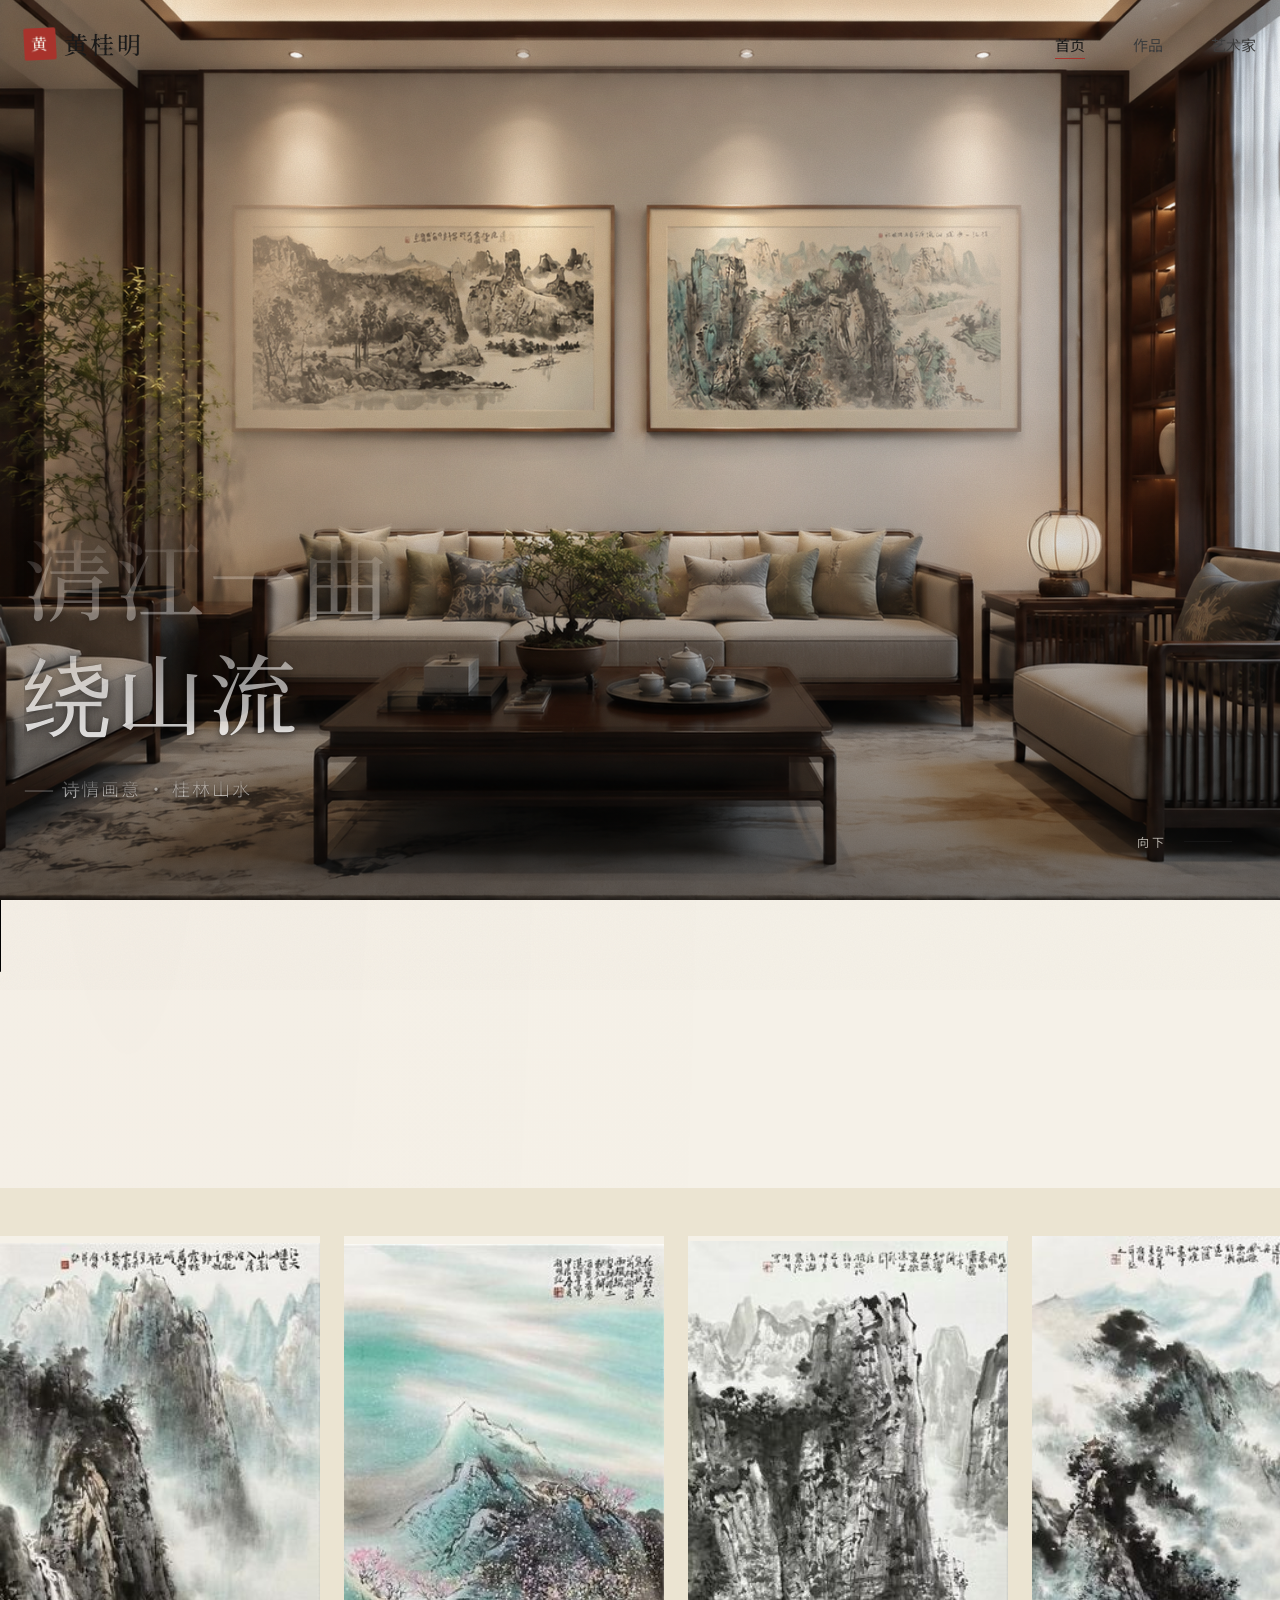
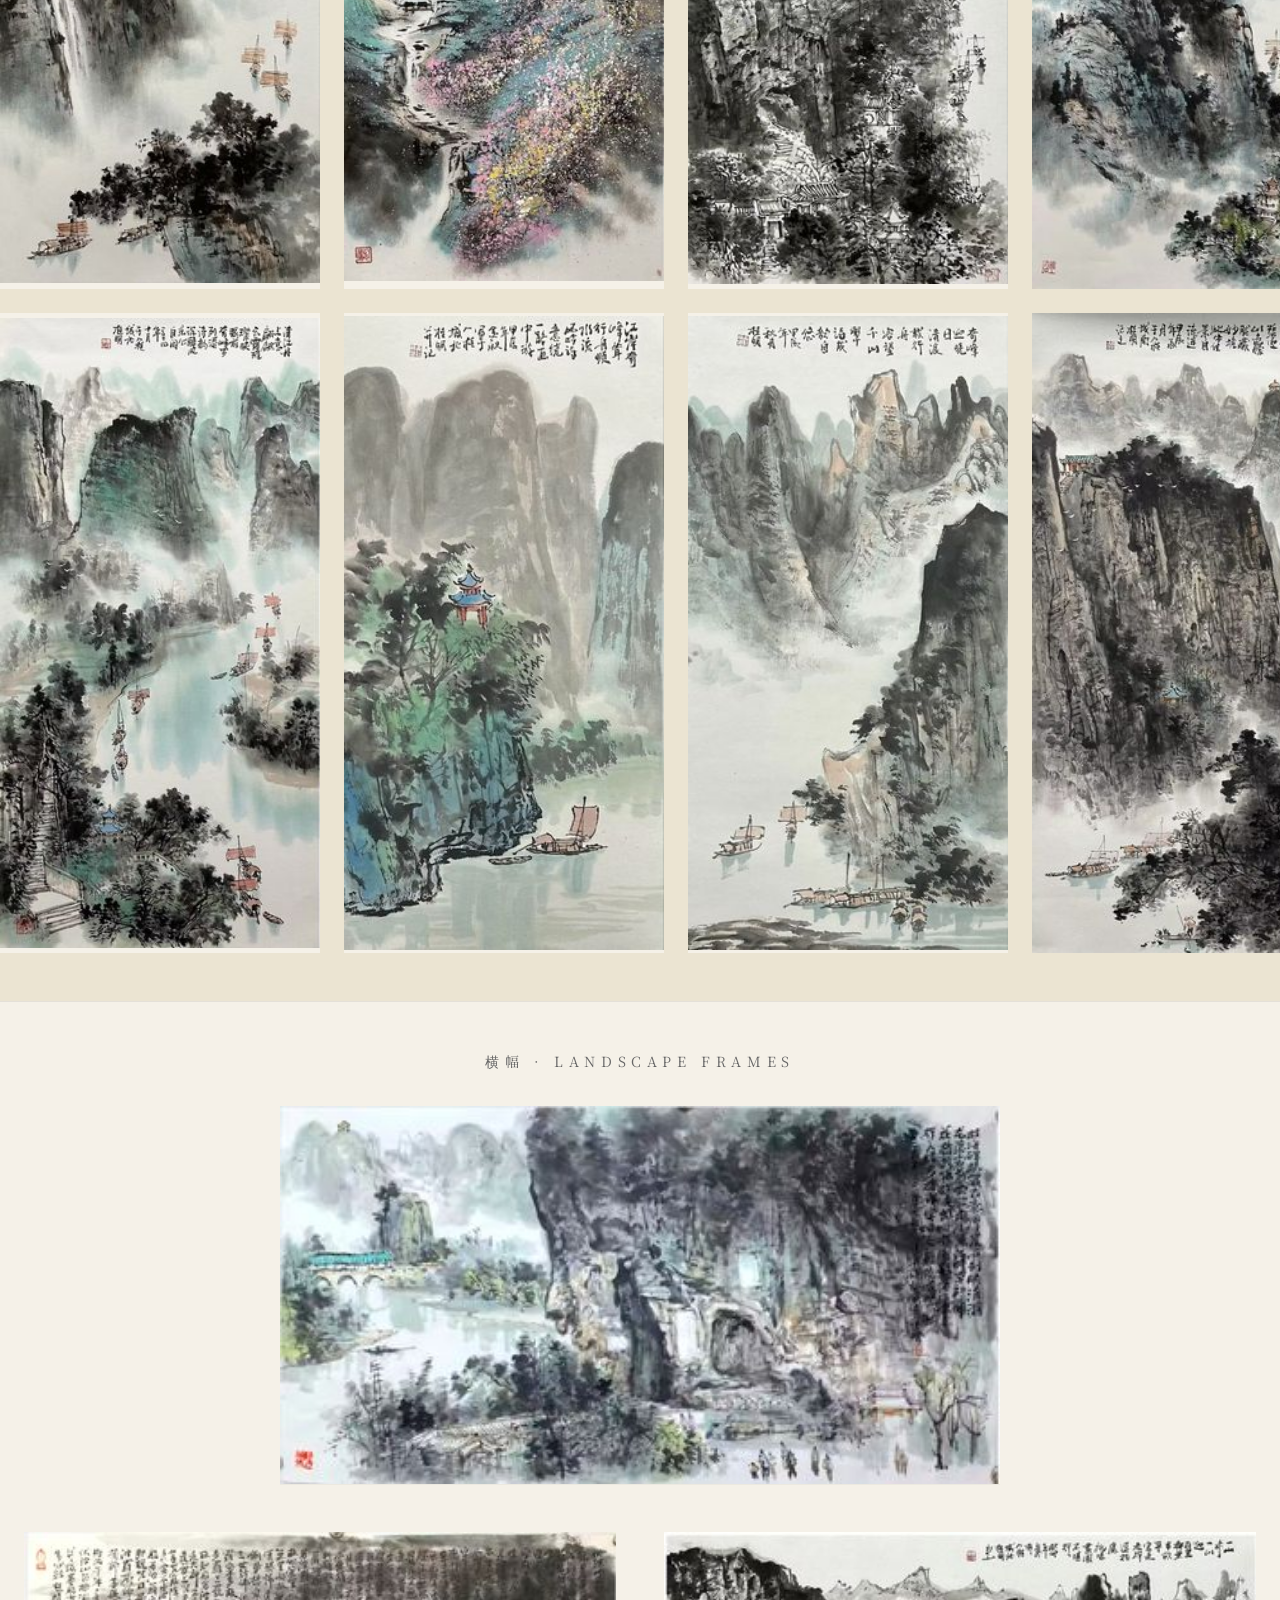
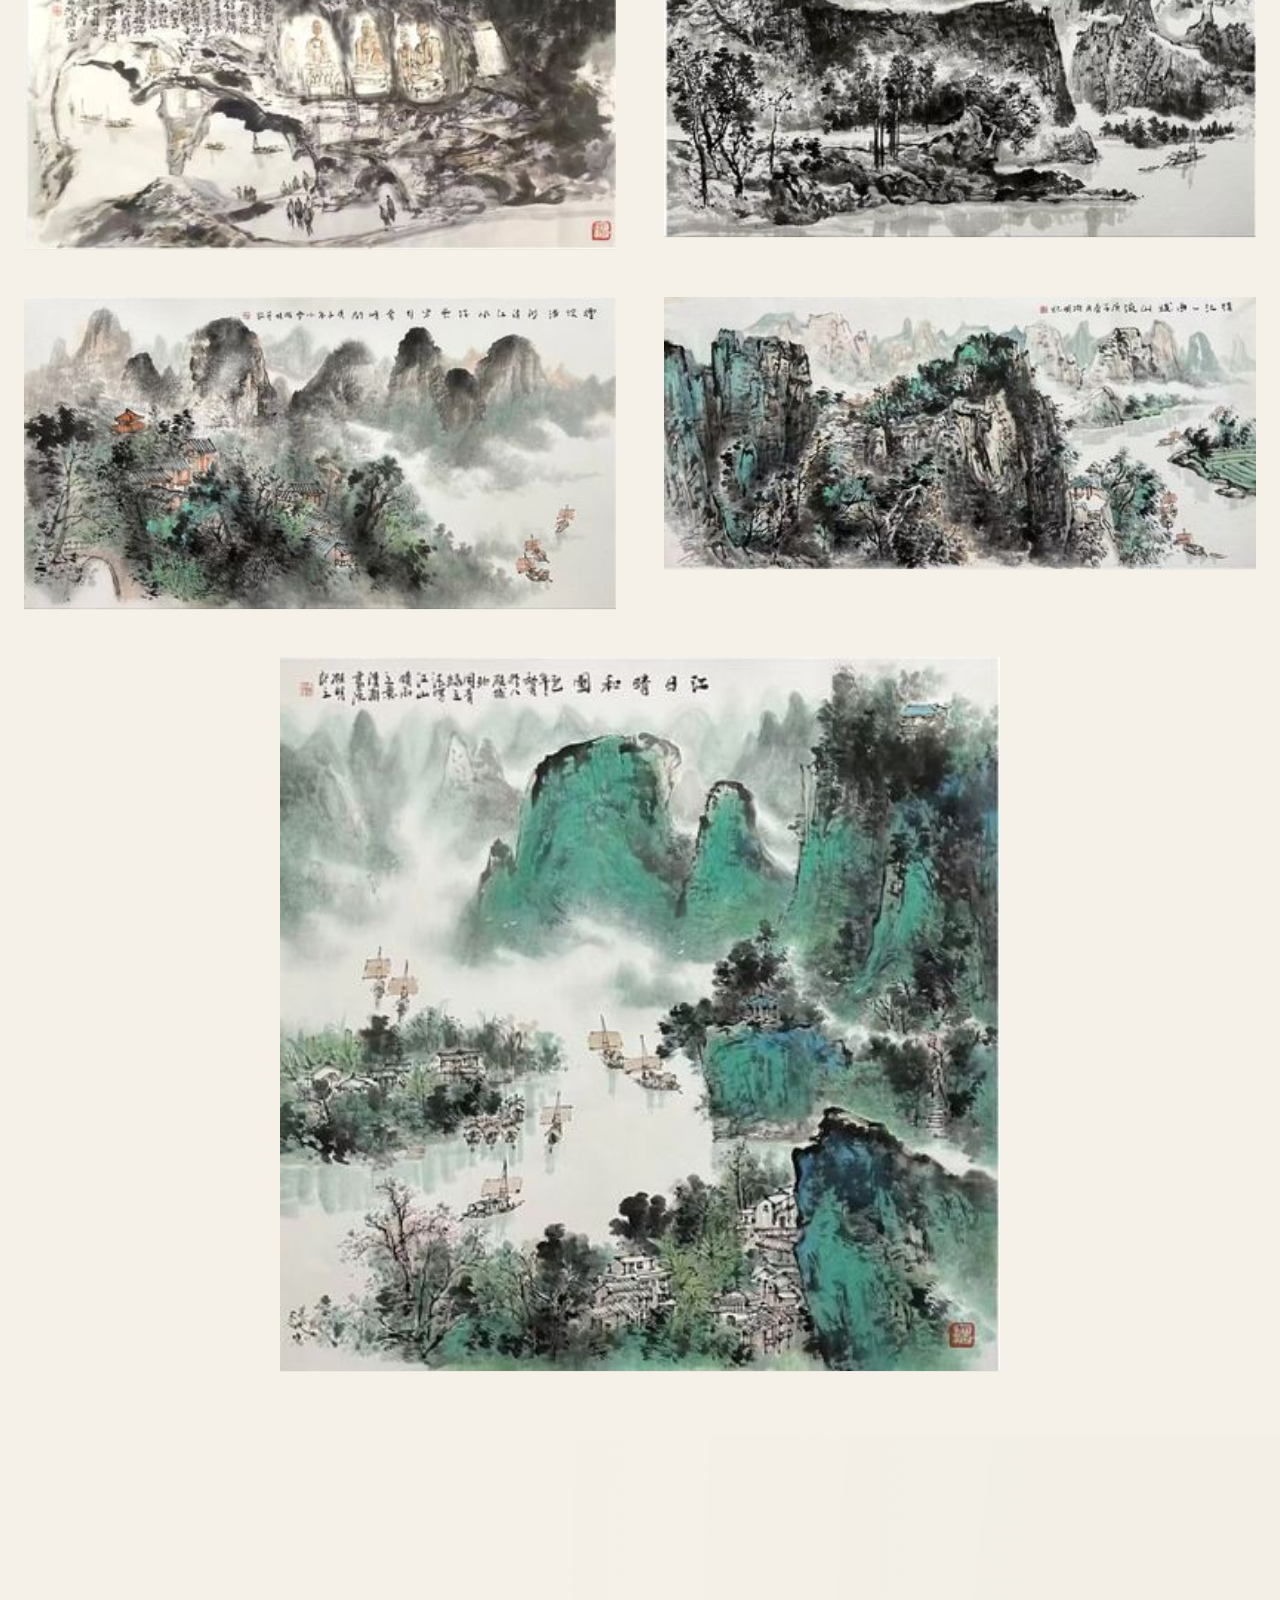
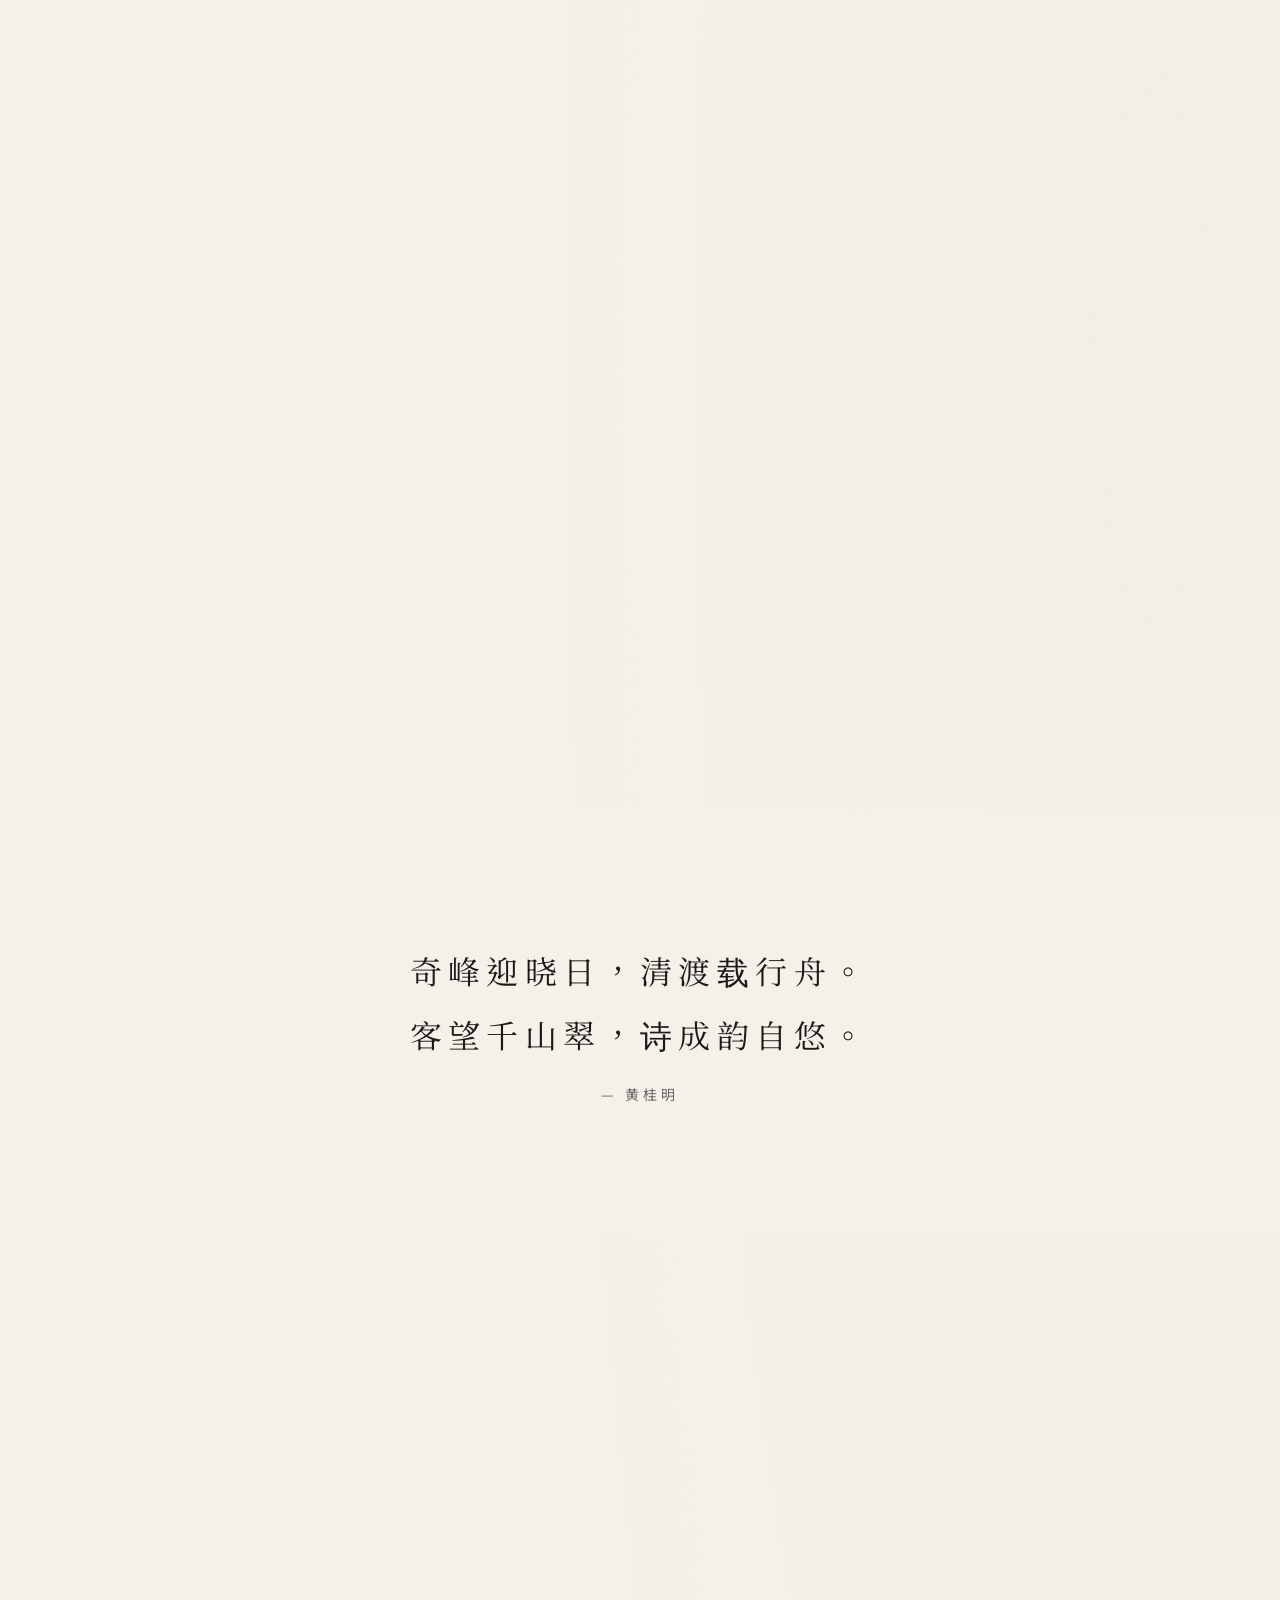
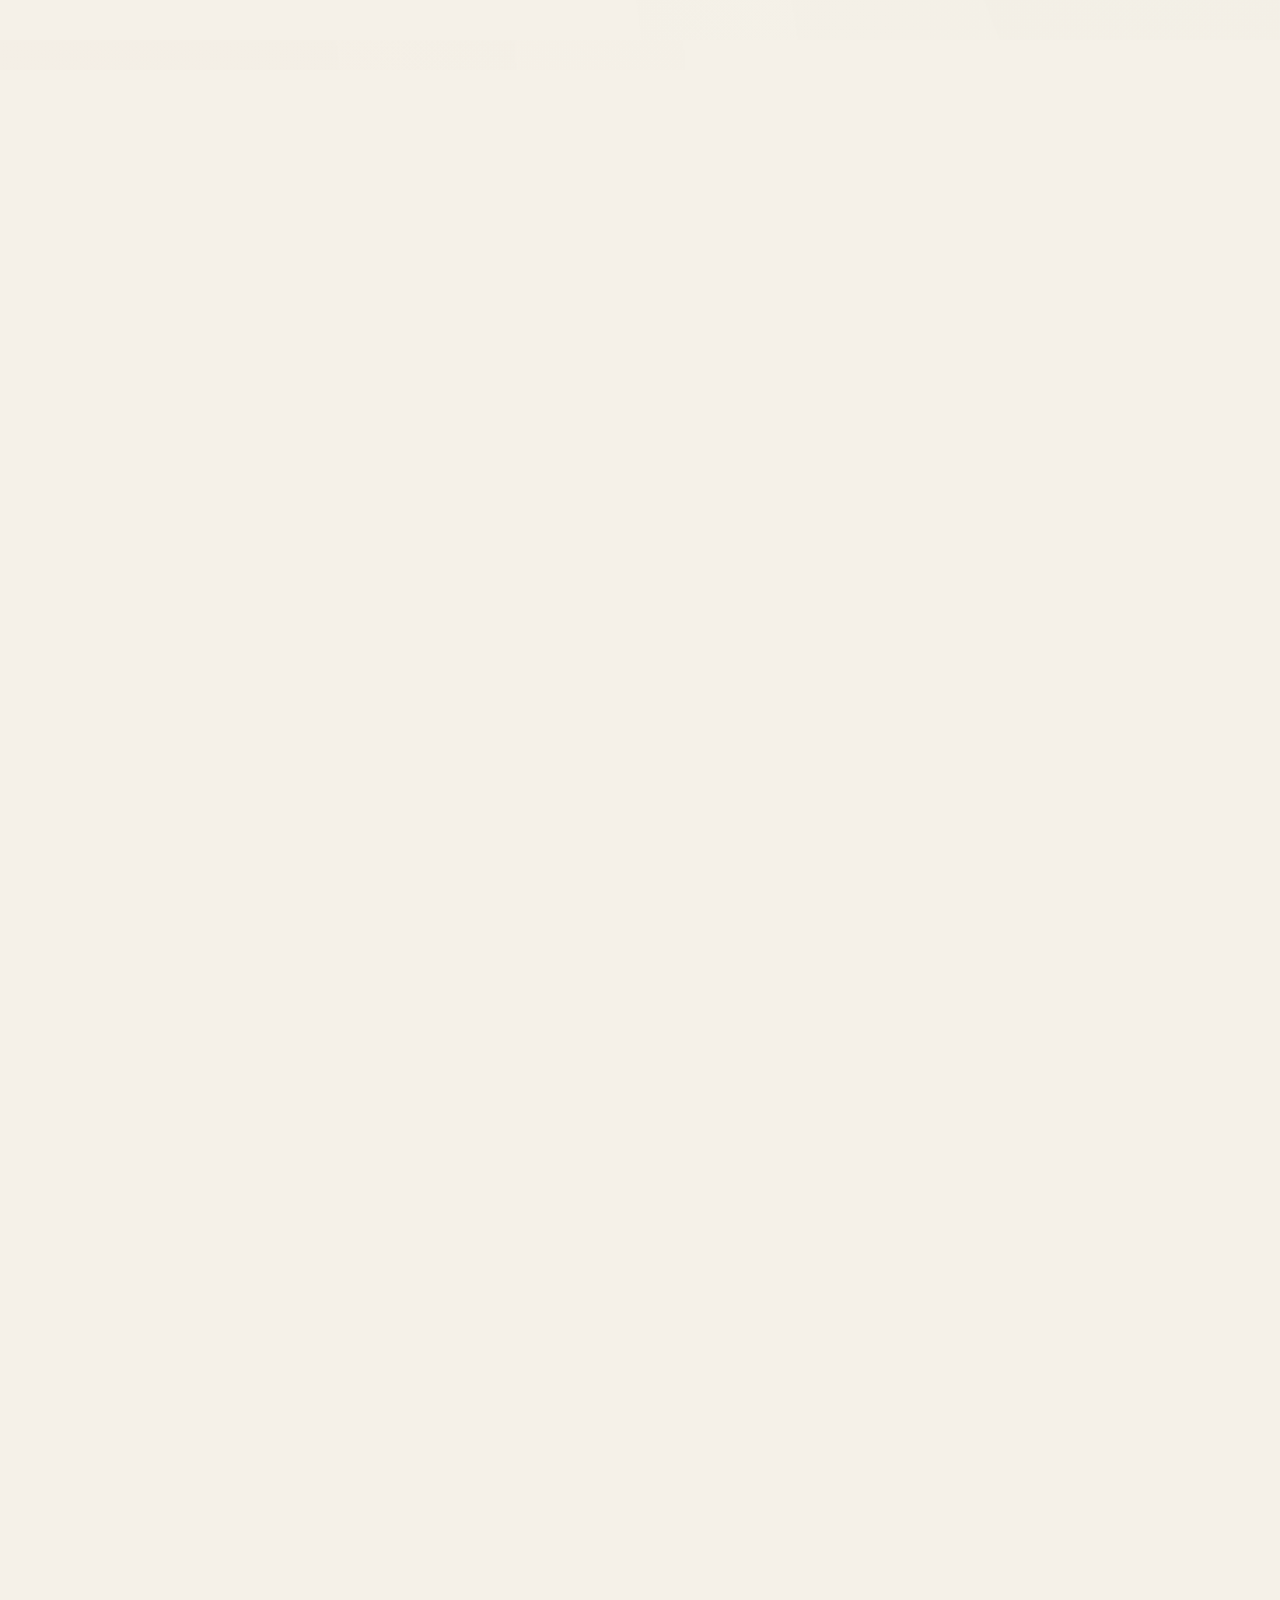
==== index.html @ 9d28aead "fix: 横向滑动也判定为滚动意图，不触发 lightbox 豆包建议：横移 ≥ 阈值也按滚动意图处理，避免用户误触。 - touchstart / touchmove 记录 X 极值 - touch" ====
<!DOCTYPE html>
<html lang="zh-CN">
<head>
  <meta charset="UTF-8">
  <meta name="viewport" content="width=device-width, initial-scale=1.0">
  <meta name="description" content="黄桂明 · 桂林山水画家 —— 诗情画意，笔耕四十余年。">
  <title>黄桂明 · 桂林山水画家</title>

  <link rel="preconnect" href="https://fonts.googleapis.com">
  <link rel="preconnect" href="https://fonts.gstatic.com" crossorigin>
  <link href="https://fonts.googleapis.com/css2?family=Noto+Sans+TC:wght@300;400;500;700&family=Noto+Serif+TC:wght@400;500;600;700&display=swap" rel="stylesheet">
  <link rel="stylesheet" href="styles.css?v=20260813c">
</head>
<body>

  <!-- Loader -->
  <div class="loader" id="loader" aria-hidden="true">
    <div class="loader__inner">
      <div class="loader__seal">黄</div>
      <div class="loader__brand">黄桂明</div>
      <div class="loader__caption">诗情画意 · 桂林山水 · 笔耕四十余年</div>
      <div class="loader__progress"><div class="loader__progress-bar" id="loaderBar"></div></div>
      <div class="loader__count"><span id="loaderCount">0</span><span class="loader__percent">%</span></div>
      <div class="loader__hint">正在准备山水画面…</div>
    </div>
  </div>

  <!-- Curtain（页间过场） -->
  <div class="curtain" id="curtain" aria-hidden="true"></div>

  <!-- SVG Defs（ink-edge 滤镜由 lib/svg-defs.js 注入，5 页共用） -->

  <!-- Nav (由 lib/nav.js 注入) -->
  <nav id="nav" aria-label="主导航"></nav>

  <!-- Hero 鼠标遮罩（逻辑由 ink-effects bootHero 处理） -->
  <section class="hero" id="hero" aria-label="作品展示">
    <div class="hero__layers">
      <img src="留白.png" alt="新中式客厅，墙面留白" class="hero__layer hero__layer--base">
      <img src="有画.png" alt="新中式客厅，挂有水墨山水画" class="hero__layer hero__layer--reveal" id="heroReveal">
    </div>
    <div class="hero__grain" aria-hidden="true"></div>
    <div class="hero__cursor-dot" id="heroCursorDot" aria-hidden="true"></div>

    <div class="hero__content">
      <h1 class="hero__title" data-ink-reveal>
        清江一曲<br>绕山流
      </h1>
      <p class="hero__subtitle" data-ink-reveal>
        —— 诗情画意 · 桂林山水
      </p>
    </div>

    <div class="hero__scroll" aria-hidden="true">
      <span>向下</span>
      <span class="hero__scroll-line"></span>
    </div>
  </section>

  <!-- ScrollStory 锁定叙事（GSAP ScrollTrigger.pin + scrub） -->
  <section class="scroll-story" id="scroll-story" aria-label="黄桂明绘画过程">
    <!-- Light Rays 远山青光线背景（letterbox 装裱空间，z-index 0，painting 覆盖后只露出 letterbox） -->
    <canvas id="lightRaysBg" class="light-rays-bg" aria-hidden="true"></canvas>
    <canvas id="scrollStoryCanvas" class="scroll-story__canvas"></canvas>

    <!-- ScrollStory 序幕（艺术家介绍） — 双列竖排（姓名 + 题画诗），让出 72px 顶导 -->
    <div id="introOverlay" class="intro-overlay" aria-hidden="true">
      <article class="ssc__card ssc__card--prologue" role="listitem" data-ssc-card="0" aria-hidden="true">
        <span class="ssc__rule" aria-hidden="true"></span>
        <h2 class="intro-overlay__name" data-intro="name" aria-hidden="true"></h2>
        <span class="intro-overlay__rule-vertical" aria-hidden="true"></span>
        <p class="intro-overlay__line" data-intro="line" aria-hidden="true"></p>
      </article>
    </div>

    <!-- ScrollStory 3 组横向卡片（数据 → 品格 → 收尾） -->
    <div id="scrollStoryCards" class="ssc" aria-hidden="true"></div>
  </section>

  <!-- Marquee 双行反向滚动（仅竖向 13 张作品；横向作品在下方单独展示） -->
  <section class="marquee" id="marquee" aria-label="作品长卷">
    <div class="marquee__track" id="marqueeRow1"></div>
    <div class="marquee__track" id="marqueeRow2"></div>
  </section>

  <!-- 横向作品单独展示（id=4,6,13,16,17,19 共 6 张）：
       横向作品在竖向长卷里显得矮胖、细节不清，因此脱离滚动机制，
       改成静态网格直观展示 —— 6 张全部直接呈现，无需等待滚动。 -->
  <section class="marquee-landscape" id="marqueeLandscape" aria-label="横幅作品">
    <div class="marquee-landscape__eyebrow">横幅 · Landscape Frames</div>
    <div class="landscape-grid" id="landscapeGrid"></div>
  </section>

  <!-- Story 艺术家故事 -->
  <section class="story section--numbered" id="story" aria-label="艺术家故事">
    <span class="chapter-number" aria-hidden="true">叁</span>
    <div class="container">
      <div class="story__grid">
        <div class="story__media">
          <img src="素材/20.jpg" alt="黄桂明" class="story__img" data-parallax="0.08">
          <div class="story__seal">桂明</div>
        </div>
        <div>
          <span class="eyebrow">艺术家 · The Artist</span>
          <h2 class="story__title" data-ink-reveal>画品即人品，<br>诗情即画意。</h2>
          <p class="story__text">
            黄桂明，桂林山水画家。17 岁拜师学画，至今笔耕四十余年。
            只画桂林山水，从未画过其他题材；一个景点可以画三、五、十张，每幅各有千秋，绝不重复。
          </p>
          <p class="story__text">
            他是一位"没有"什么的画家——不是任何协会会员，没有入展获奖记录，没有炒作宣传，
            没有出版过自己的画集。然而被艺术圈称为"黄桂明现象"，
            不用找合作画廊，画廊老板却主动上门协商取货。
          </p>
          <p class="story__signature">— 黄桂明 · 桂林</p>
          <div style="margin-top:48px;">
            <a href="artist.html" class="btn btn--ghost-dark">了解更多 →</a>
          </div>
        </div>
      </div>
    </div>
  </section>

  <!-- Verse 题画诗金句（由 ink-effects bootVerse 注入） -->
  <section class="verse" id="verse" aria-label="题画诗">
    <p class="verse__text"></p>
    <p class="verse__author">— 黄桂明</p>
  </section>

  <!-- ScrollStory 浮层艺术家介绍（已移入 #scroll-story section 内） -->

  <!-- Footer (由 lib/footer.js 注入) -->
  <footer id="footer" aria-label="页脚"></footer>

  <!-- Scripts（顺序：CDN/本地 vendor → 数据 → nav/footer → ink-effects） -->
  <script src="lib/vendor/lenis.min.js?v=1" defer crossorigin="anonymous"
          integrity="sha384-B2WBjDzEjJpYvhmi2UyEn7rektqkf5suS6sNoyyrf0EBAwBHdkiXxIlU0V5Ru2ed"
          onerror="console.error('[index.html] lenis.min.js 加载失败')"></script>
  <script src="lib/vendor/gsap.min.js?v=1" defer crossorigin="anonymous"
          integrity="sha384-g4NTh/Iv5PPU4xPyhEWqPcwtNXOvdaDI8LLnyYfyNZOjKJeYQyjzQ9X5275eBjpt"
          onerror="console.error('[index.html] gsap.min.js 加载失败')"></script>
  <script src="lib/vendor/ScrollTrigger.min.js?v=1" defer crossorigin="anonymous"
          integrity="sha384-Z3REaz79l2IaAZqJsSABtTbhjgOUYyV3p90XNnAPCSHg3EMTz1fouunq9WZRtj3d"
          onerror="console.error('[index.html] ScrollTrigger.min.js 加载失败')"></script>

  <script src="lib/escape-html.js?v=20260730" defer></script>
  <script src="lib/svg-defs.js?v=20260729" defer></script>
  <script src="lib/artworks-data.js?v=20260729" defer></script>
  <script src="lib/smooth-scroll.js?v=20260729" defer></script>
  <script src="lib/nav.js?v=20260731e" defer></script>
  <script src="lib/footer.js?v=20260731f" defer></script>
  <script src="lib/image-fit.js?v=20260801a" defer></script>
  <script src="lib/lightbox.js?v=20260803" defer></script>
  <script>
    window.addEventListener('DOMContentLoaded', function(){
      NAV_BOOT({ homepage: true });
      FOOTER_BOOT();
      LIGHT_RAYS_BOOT({
        raysOrigin: 'top-center',          // 起点在 section 之外（y=-0.2h，跨过 nav）
        raysColor: '#E0E8D0',              // 接近宣纸米（pale cream-green，letterbox 强烈可见）
        raysSpeed: 1.5,
        lightSpread: 2.0,                 // 很宽 — 覆盖 L/R letterbox
        rayLength: 3.0,                   // 很长 — 光线覆盖整个 section
        fadeDistance: 4.0,                // 渐隐距离很大，光线持久
        saturation: 1.0,
        followMouse: false,
        mouseInfluence: 0.0,
        noiseAmount: 0.0,                 // 干净 — 无噪点
        distortion: 0.0                   // 笔直 — 无扭曲
      });
    });
  </script>
  <script src="lib/scroll-story-progress.js?v=20260730b" defer></script>
  <script src="lib/scroll-story-cards-data.js?v=20260730b" defer></script>
  <script src="lib/light-rays-background.js?v=20260803b" defer></script>
  <script src="lib/scroll-story-cards.js?v=20260730b" defer></script>
  <script src="lib/intro-overlay.js?v=20260730b" defer></script>
  <script src="lib/marquee-row.js?v=20260814d" defer></script>
  <script src="ink-effects.js?v=20260813b" defer></script>
</body>
</html>
---- styles.css ----
/* ==========================================================================
   墨韵 · 字画画廊 — 全局样式
   Design Essence: 晨光书房，墙上水墨等你读懂
   ========================================================================== */

/* ---------- SVG Defs (墨晕滤镜源头) ---------- */
.svg-defs {
  position: absolute;
  width: 0;
  height: 0;
  overflow: hidden;
  pointer-events: none;
}

/* ---------- 动态宣纸纹理背景 ---------- */
body::before {
  content: '';
  position: fixed;
  inset: -10%;
  background-image: url("data:image/svg+xml;charset=utf-8,%3Csvg xmlns='http://www.w3.org/2000/svg' width='400' height='400'%3E%3Cfilter id='n'%3E%3CfeTurbulence type='fractalNoise' baseFrequency='0.85' numOctaves='2' seed='3'/%3E%3CfeColorMatrix values='0 0 0 0 0.6   0 0 0 0 0.55   0 0 0 0 0.45   0 0 0 0.5 0'/%3E%3C/filter%3E%3Crect width='100%25' height='100%25' filter='url(%23n)' opacity='0.4'/%3E%3C/svg%3E");
  background-size: 400px 400px;
  z-index: -1;
  pointer-events: none;
  opacity: 0.4;
  /* 视差跟随鼠标 */
  transform: translate(var(--bg-pan-x, 0), var(--bg-pan-y, 0));
  transition: transform 800ms var(--ease-out-expo);
  /* 缓慢呼吸 */
  animation: paper-breathe 12s ease-in-out infinite;
}

@keyframes paper-breathe {
  0%, 100% { opacity: 0.4; }
  50% { opacity: 0.5; }
}

/* ---------- 全局缓动与字体 ---------- */

/* ---------- Design Tokens ---------- */
:root {
  /* 颜色 — 调整自参考图氛围 */
  --color-ink: #1A1A1A;          /* 墨色 — 主文字 */
  --color-ink-soft: #3D3D3D;     /* 淡墨 — 次要文字 */
  --color-ink-mute: #666666;     /* 灰墨 — 辅助文字（4.5:1+ WCAG AA） */
  --color-paper: #F5F1E8;        /* 宣纸米 — 主背景 */
  --nav-height: 72px;            /* 导航栏高度（fixed top，覆盖此高度的视觉区） */
  --color-paper-warm: #EBE4D2;   /* 旧宣纸 — 区块背景 */
  --color-paper-cool: #FAF7EE;   /* 浅宣纸 — 卡片背景 */
  --color-wood: #5C3A21;         /* 胡桃木 — 装饰 */
  --color-mountain: #5C7A6B;     /* 远山青 — 强调 */
  --color-seal: #A8332C;         /* 朱砂印章红 — CTA/点睛 */
  --color-seal-deep: #8B2520;    /* 深朱砂 — hover */
  --color-divider: rgba(26, 26, 26, 0.08);

  /* 字体 */
  --font-serif: 'Noto Serif TC', 'Songti SC', 'STSong', serif;
  --font-sans: 'Noto Sans TC', 'PingFang SC', 'Microsoft YaHei', sans-serif;

  /* 间距 */
  --space-xs: 4px;
  --space-sm: 8px;
  --space-md: 16px;
  --space-lg: 24px;
  --space-xl: 32px;
  --space-2xl: 48px;
  --space-3xl: 64px;
  --space-4xl: 96px;
  --space-5xl: 128px;

  /* 圆角 — 克制 */
  --radius-sm: 2px;
  --radius-md: 4px;
  --radius-lg: 8px;

  /* 阴影 — 极淡 */
  --shadow-sm: 0 1px 2px rgba(26, 26, 26, 0.04);
  --shadow-md: 0 4px 12px rgba(26, 26, 26, 0.06);
  --shadow-lg: 0 12px 32px rgba(26, 26, 26, 0.08);

  /* 动效 */
  --ease-out-expo: cubic-bezier(0.16, 1, 0.3, 1);
  --ease-in-out: cubic-bezier(0.65, 0, 0.35, 1);
  --duration-fast: 200ms;
  --duration-base: 300ms;
  --duration-slow: 500ms;
}

/* ---------- Reset ---------- */
*, *::before, *::after {
  box-sizing: border-box;
  margin: 0;
  padding: 0;
}

html {
  font-size: 16px;
  scroll-behavior: smooth;
  -webkit-text-size-adjust: 100%;
}

body {
  font-family: var(--font-sans);
  font-size: 16px;
  line-height: 1.7;
  color: var(--color-ink);
  background-color: var(--color-paper);
  /* 宣纸纹理 */
  background-image:
    radial-gradient(at 10% 10%, rgba(168, 51, 44, 0.015) 0%, transparent 40%),
    radial-gradient(at 90% 80%, rgba(92, 122, 107, 0.02) 0%, transparent 40%);
  font-weight: 400;
  -webkit-font-smoothing: antialiased;
  -moz-osx-font-smoothing: grayscale;
  overflow-x: hidden;
}

img {
  max-width: 100%;
  display: block;
}

a {
  color: inherit;
  text-decoration: none;
  cursor: pointer;
}

button {
  font-family: inherit;
  cursor: pointer;
  border: none;
  background: none;
}

/* ---------- Typography ---------- */
.serif { font-family: var(--font-serif); }
.sans  { font-family: var(--font-sans); }

h1, h2, h3, h4 {
  font-family: var(--font-serif);
  font-weight: 500;
  line-height: 1.3;
  letter-spacing: 0.02em;
  color: var(--color-ink);
}

h1 { font-size: clamp(2.5rem, 5vw, 4.5rem); }
h2 { font-size: clamp(2rem, 4vw, 3rem); }
h3 { font-size: clamp(1.5rem, 2.5vw, 2rem); }
h4 { font-size: 1.25rem; }

/* ---------- 滚动驱动 Ink Reveal 文字效果 ----------
   标题用 mask-image 实现"墨染渐显"，从下到上像墨水浸润 */
[data-ink-reveal] {
  --ink-y: 110%;
  -webkit-mask-image: linear-gradient(to top, black 0%, black 60%, transparent 100%);
  mask-image: linear-gradient(to top, black 0%, black 60%, transparent 100%);
  -webkit-mask-size: 100% var(--ink-size, 300%);
  mask-size: 100% var(--ink-size, 300%);
  -webkit-mask-position: 0 var(--ink-y);
  mask-position: 0 var(--ink-y);
  -webkit-mask-repeat: no-repeat;
  mask-repeat: no-repeat;
  transition:
    -webkit-mask-position 1200ms cubic-bezier(0.16, 1, 0.3, 1),
    mask-position 1200ms cubic-bezier(0.16, 1, 0.3, 1);
}

[data-ink-reveal].ink-revealed {
  --ink-y: 0%;
}

.eyebrow {
  font-family: var(--font-sans);
  font-size: 0.75rem;
  font-weight: 500;
  letter-spacing: 0.3em;
  text-transform: uppercase;
  color: var(--color-ink-mute);
  margin-bottom: var(--space-md);
  display: inline-block;
}

.eyebrow--seal {
  color: var(--color-seal);
  position: relative;
  padding-left: 32px;
}
.eyebrow--seal::before {
  content: '';
  position: absolute;
  left: 0;
  top: 50%;
  transform: translateY(-50%);
  width: 24px;
  height: 24px;
  background: var(--color-seal);
  border-radius: 2px;
  /* 印章风格 — 微旋转 */
  transform: translateY(-50%) rotate(-3deg);
  opacity: 0.85;
}

p {
  font-size: 1rem;
  line-height: 1.8;
  color: var(--color-ink-soft);
}

.lead {
  font-size: 1.125rem;
  line-height: 1.9;
  color: var(--color-ink-soft);
}

/* ---------- Layout ---------- */
.container {
  width: 100%;
  max-width: 1280px;
  margin: 0 auto;
  padding: 0 var(--space-lg);
}

.container--narrow {
  max-width: 880px;
}

.section {
  padding: var(--space-5xl) 0;
}

.section--lg {
  padding: var(--space-5xl) 0 var(--space-4xl);
}

@media (max-width: 768px) {
  .section { padding: var(--space-4xl) 0; }
  .container { padding: 0 var(--space-md); }
}

/* ---------- Navigation ---------- */
.nav {
  position: fixed;
  top: 0;
  left: 0;
  right: 0;
  z-index: 100;
  padding: var(--space-lg) 0;
  transition: all var(--duration-base) var(--ease-out-expo);
  background: transparent;
}

.nav--scrolled {
  background: rgba(245, 241, 232, 0.92);
  backdrop-filter: blur(12px);
  -webkit-backdrop-filter: blur(12px);
  border-bottom: 1px solid var(--color-divider);
  padding: var(--space-md) 0;
}

.nav__inner {
  display: flex;
  align-items: center;
  justify-content: space-between;
  max-width: 1280px;
  margin: 0 auto;
  padding: 0 var(--space-lg);
}

.nav__brand {
  font-family: var(--font-serif);
  font-size: 1.5rem;
  font-weight: 500;
  letter-spacing: 0.1em;
  color: var(--color-ink);
  display: flex;
  align-items: center;
  gap: var(--space-sm);
}

.nav__brand-mark {
  width: 32px;
  height: 32px;
  background: var(--color-seal);
  border-radius: 2px;
  display: inline-flex;
  align-items: center;
  justify-content: center;
  color: var(--color-paper);
  font-size: 1rem;
  transform: rotate(-3deg);
}

.nav__menu {
  display: flex;
  align-items: center;
  gap: var(--space-2xl);
  list-style: none;
}

.nav__link {
  font-size: 0.9375rem;
  font-weight: 400;
  color: var(--color-ink-soft);
  transition: color var(--duration-fast) var(--ease-out-expo);
  position: relative;
  padding: 4px 0;
}

.nav__link::after {
  content: '';
  position: absolute;
  bottom: 0;
  left: 50%;
  transform: translateX(-50%);
  width: 0;
  height: 1px;
  background: var(--color-seal);
  transition: width var(--duration-base) var(--ease-out-expo);
}

.nav__link:hover {
  color: var(--color-ink);
}

.nav__link:hover::after,
.nav__link--active::after {
  width: 100%;
}

.nav__link--active {
  color: var(--color-ink);
}

.nav__cta {
  padding: 10px 20px;
  background: var(--color-ink);
  color: var(--color-paper);
  border-radius: var(--radius-md);
  font-size: 0.875rem;
  font-weight: 500;
  transition: all var(--duration-fast) var(--ease-out-expo);
  letter-spacing: 0.05em;
}

.nav__cta:hover {
  background: var(--color-seal);
  transform: translateY(-1px);
}

@media (max-width: 768px) {
  .nav__menu { display: none; }
  .nav__cta { padding: 8px 16px; font-size: 0.8125rem; }
}

/* ---------- Hero with Cursor Mask ---------- */
.hero {
  position: relative;
  width: 100%;
  height: 100vh;
  min-height: 720px;
  overflow: hidden;
  background: var(--color-paper);
}

.hero__layers {
  position: absolute;
  inset: 0;
}

.hero__layer {
  position: absolute;
  inset: 0;
  width: 100%;
  height: 100%;
  object-fit: cover;
  object-position: center center;
  user-select: none;
  -webkit-user-drag: none;
  /* 两张图同尺寸 (1422×1106)，object-fit: cover + 相同 object-position 保证完美对齐 */
}

.hero__layer--base {
  z-index: 1;
}

.hero__layer--reveal {
  z-index: 2;
  /* 稳定 CSS mask — 60fps 平滑跟随，无抖动。
     · 半径 500px：更聚焦，鼠标离开画作后画作明显淡出，
       强化"鼠标揭示画作"的交互感
     · alpha stops 在 100% 处为 transparent：mask 圆外 hero__layer--reveal
       完全透明，露出底层 hero__layer--base（留白墙），避免画作在远处残留 */
  -webkit-mask-image: radial-gradient(
    circle 500px at var(--mx, 50%) var(--my, 50%),
    black 0%,
    rgba(0,0,0,0.95) 30%,
    rgba(0,0,0,0.7) 60%,
    rgba(0,0,0,0.3) 85%,
    transparent 100%
  );
  mask-image: radial-gradient(
    circle 500px at var(--mx, 50%) var(--my, 50%),
    black 0%,
    rgba(0,0,0,0.95) 30%,
    rgba(0,0,0,0.7) 60%,
    rgba(0,0,0,0.3) 85%,
    transparent 100%
  );
  -webkit-mask-repeat: no-repeat;
  mask-repeat: no-repeat;
  /* 添加轻微滤镜 — 让露出的画作有"老画"质感 */
  filter: contrast(1.04) saturate(0.94);
}

/* ---------- 鼠标跟随墨点 ----------
   JS (ink-effects.js bootHero) 负责写 left/top/opacity，此处只定义外观。
   mix-blend-mode: difference 让墨点在留白墙与画作上都可见 */
.hero__cursor-dot {
  position: absolute;
  z-index: 4;
  width: 14px;
  height: 14px;
  margin: 0;
  border-radius: 50%;
  background: var(--color-seal, #A8332C);
  transform: translate(-50%, -50%);
  pointer-events: none;
  opacity: 0;
  mix-blend-mode: difference;
  transition: opacity 300ms ease, width 300ms ease, height 300ms ease;
}

/* 触屏设备无鼠标：隐藏墨点并恢复系统光标 */
@media (hover: none) {
  .hero__cursor-dot { display: none; }
}

/* 静态噪点装饰层 — 用 SVG turbulence 静态生成一次，提供"墨韵"质感
   不影响遮罩位置，仅作为画作表面的纹理叠加 */
.hero__grain {
  position: absolute;
  inset: 0;
  z-index: 3;
  pointer-events: none;
  opacity: 0.18;
  mix-blend-mode: multiply;
  background-image: url("data:image/svg+xml;charset=utf-8,%3Csvg xmlns='http://www.w3.org/2000/svg' width='300' height='300'%3E%3Cfilter id='n'%3E%3CfeTurbulence type='fractalNoise' baseFrequency='0.85' numOctaves='2' seed='7'/%3E%3CfeColorMatrix values='0 0 0 0 0.1   0 0 0 0 0.08   0 0 0 0 0.05   0 0 0 0.6 0'/%3E%3C/filter%3E%3Crect width='100%25' height='100%25' filter='url(%23n)'/%3E%3C/svg%3E");
  background-size: 300px 300px;
}

.hero__cursor-hint {
  position: absolute;
  top: 50%;
  left: 50%;
  transform: translate(-50%, -50%);
  z-index: 3;
  pointer-events: none;
  color: var(--color-paper);
  font-family: var(--font-serif);
  font-size: 0.875rem;
  letter-spacing: 0.3em;
  text-align: center;
  background: rgba(26, 26, 26, 0.45);
  backdrop-filter: blur(8px);
  padding: 16px 28px;
  border-radius: 100px;
  opacity: 0;
  animation: hint-fade-in 1.5s var(--ease-out-expo) 1.2s forwards, hint-fade-out 1.5s var(--ease-out-expo) 4.5s forwards;
  white-space: nowrap;
}

@keyframes hint-fade-in {
  to { opacity: 1; }
}
@keyframes hint-fade-out {
  to { opacity: 0; visibility: hidden; }
}

.hero__content {
  position: absolute;
  bottom: var(--space-4xl);
  left: var(--space-lg);
  right: var(--space-lg);
  z-index: 4;
  max-width: 1280px;
  margin: 0 auto;
  color: var(--color-paper);
}

/* 文字下方柔和渐变背板 — 保证任何背景下都清晰可读 */
.hero::after {
  content: '';
  position: absolute;
  bottom: 0;
  left: 0;
  right: 0;
  height: 55%;
  background: linear-gradient(
    to top,
    rgba(0, 0, 0, 0.5) 0%,
    rgba(0, 0, 0, 0.32) 35%,
    rgba(0, 0, 0, 0.12) 70%,
    transparent 100%
  );
  z-index: 3;
  pointer-events: none;
}

.hero__title {
  font-size: clamp(2.5rem, 7vw, 5.5rem);
  font-weight: 500;
  letter-spacing: 0.05em;
  margin-bottom: var(--space-lg);
  max-width: 12ch;
  /* mix-blend-mode: difference — 在任意背景下都自动反相 */
  mix-blend-mode: difference;
  color: white;
  /* 配合多层阴影 */
  text-shadow:
    0 2px 8px rgba(0, 0, 0, 0.4),
    0 4px 24px rgba(0, 0, 0, 0.3),
    0 0 1px rgba(0, 0, 0, 0.6);
}

/* 标题中文用 not-mix-blend（mix-blend 对中文渲染有干扰） */
.hero__title[data-ink-reveal] {
  /* 这里仍然用 mask-image 做墨染，不需要 mix-blend */
  color: white;
  mix-blend-mode: normal;
  /* 多层阴影保留 */
  text-shadow:
    0 2px 8px rgba(0, 0, 0, 0.7),
    0 4px 24px rgba(0, 0, 0, 0.5),
    0 0 1px rgba(0, 0, 0, 0.9);
}

.hero__title .accent {
  display: inline-block;
  color: var(--color-paper);
  position: relative;
}

.hero__subtitle {
  font-size: clamp(1rem, 1.5vw, 1.125rem);
  font-weight: 300;
  letter-spacing: 0.1em;
  max-width: 32ch;
  opacity: 0.98;
  color: #FFFFFF;
  text-shadow:
    0 1px 4px rgba(0, 0, 0, 0.85),
    0 2px 12px rgba(0, 0, 0, 0.5),
    0 0 1px rgba(0, 0, 0, 0.9);
}

.hero__scroll {
  position: absolute;
  bottom: var(--space-2xl);
  right: var(--space-2xl);
  z-index: 4;
  color: var(--color-paper);
  font-size: 0.75rem;
  letter-spacing: 0.3em;
  text-transform: uppercase;
  display: flex;
  align-items: center;
  gap: var(--space-md);
  opacity: 0.7;
}

.hero__scroll-line {
  width: 48px;
  height: 1px;
  background: var(--color-paper);
  position: relative;
  overflow: hidden;
}

.hero__scroll-line::after {
  content: '';
  position: absolute;
  inset: 0;
  background: var(--color-ink);
  animation: scroll-line 2.5s var(--ease-in-out) infinite;
}

@keyframes scroll-line {
  0% { transform: translateX(-100%); }
  100% { transform: translateX(100%); }
}

@media (max-width: 768px) {
  .hero { min-height: 600px; }
  .hero__content { bottom: var(--space-2xl); }
  .hero__scroll { display: none; }
  /* 移动端遮罩用稳定的 CSS radial-gradient（radius 260px） */
  .hero__layer--reveal {
    -webkit-mask-image: radial-gradient(
      circle 260px at var(--mx, 50%) var(--my, 50%),
      black 0%, black 50%, rgba(0,0,0,0.85) 65%, rgba(0,0,0,0.4) 80%, transparent 100%
    );
    mask-image: radial-gradient(
      circle 260px at var(--mx, 50%) var(--my, 50%),
      black 0%, black 50%, rgba(0,0,0,0.85) 65%, rgba(0,0,0,0.4) 80%, transparent 100%
    );
  }
}

/* ---------- Page Header (非首页通用) ---------- */
.page-header {
  padding: calc(var(--space-5xl) + 60px) 0 var(--space-4xl);
  text-align: center;
  background: var(--color-paper-warm);
}

.page-header__title {
  font-size: clamp(2rem, 5vw, 3.5rem);
  margin-bottom: var(--space-md);
}

.page-header__sub {
  font-size: 1rem;
  color: var(--color-ink-soft);
  max-width: 40ch;
  margin: 0 auto;
  white-space: nowrap;            /* v5.20 — 「每一幅皆为原创...」一行不转行 */
}

@media (max-width: 520px) {
  .page-header__sub { font-size: 0.875rem; }   /* 极窄屏缩小字号避免溢出 */
}

/* ---------- Featured Section ---------- */
.featured {
  padding: var(--space-5xl) 0;
  background: var(--color-paper);
  position: relative;
}

.featured__head {
  display: flex;
  align-items: flex-end;
  justify-content: space-between;
  margin-bottom: var(--space-3xl);
  flex-wrap: wrap;
  gap: var(--space-lg);
  position: relative;
}

.featured__title {
  font-size: clamp(2rem, 4vw, 3rem);
  max-width: 16ch;
}

.featured__more {
  font-size: 0.9375rem;
  color: var(--color-ink-soft);
  display: inline-flex;
  align-items: center;
  gap: var(--space-sm);
  padding-bottom: 4px;
  border-bottom: 1px solid var(--color-ink);
  transition: all var(--duration-fast) var(--ease-out-expo);
}

.featured__more:hover {
  color: var(--color-seal);
  border-bottom-color: var(--color-seal);
  gap: var(--space-md);
}

/* ---------- Gallery 底部跳转区（→ 艺术家页面十年精选） ---------- */
.gallery-cta {
  text-align: center;
  margin-top: var(--space-4xl);
  padding-top: var(--space-3xl);
  border-top: 1px solid var(--color-divider);
}

.gallery-cta__hint {
  margin-top: var(--space-md);
  font-size: 0.8125rem;
  color: var(--color-ink-mute);
  letter-spacing: 0.2em;
}

/* ---------- 巨型章节数字（杂志式版式锚点） ---------- */
.chapter-number {
  position: absolute;
  top: -32px;
  left: -16px;
  font-family: var(--font-serif);
  font-size: clamp(10rem, 18vw, 22rem);
  font-weight: 500;
  line-height: 1;
  color: var(--color-paper-warm);
  -webkit-text-stroke: 1.5px var(--color-divider);
  /* 让数字呈"印章嵌入"效果 — 极浅刻字 */
  opacity: 0.7;
  pointer-events: none;
  user-select: none;
  letter-spacing: -0.05em;
  z-index: 0;
}

.chapter-number--seal {
  color: transparent;
  -webkit-text-stroke: 0;
  background: var(--color-seal);
  -webkit-background-clip: text;
  background-clip: text;
  opacity: 0.12;
}

/* 包裹数字的容器需要 relative 让数字绝对定位 */
.section--numbered {
  position: relative;
  overflow: hidden;
}

.section--numbered > .container {
  position: relative;
  z-index: 1;
}

/* ---------- Gallery Grid ---------- */
.gallery-grid {
  display: grid;
  grid-template-columns: repeat(auto-fill, minmax(280px, 1fr));
  gap: var(--space-3xl) var(--space-2xl);
}

.art-card {
  cursor: pointer;
  transition: transform var(--duration-base) var(--ease-out-expo);
}

.art-card__media {
  position: relative;
  width: 100%;
  /* aspect-ratio 由 lib/image-fit.js 按图片原比例动态设置 */
  overflow: hidden;  /* 改回 hidden，避免图片超出撕边 mask 范围 */
  background: var(--color-paper-warm);
  margin-bottom: var(--space-lg);
  /* 卡片墨晕 hover — 默认不扭曲 */
  filter: none;
  transition: filter 600ms var(--ease-out-expo);
}

/* 卡片四角墨晕装饰 — 微妙的几笔 */
.art-card__media::before,
.art-card__media::after {
  content: '';
  position: absolute;
  width: 80px;
  height: 80px;
  pointer-events: none;
  z-index: 2;
  opacity: 0;
  transition: opacity 600ms var(--ease-out-expo);
  /* 用径向渐变模拟墨点 */
  background: radial-gradient(circle, rgba(26, 26, 26, 0.5) 0%, rgba(26, 26, 26, 0.2) 30%, transparent 70%);
  filter: blur(6px);
}

.art-card__media::before {
  top: -20px;
  left: -20px;
  transform: rotate(-15deg);
}

.art-card__media::after {
  bottom: -20px;
  right: -20px;
  transform: rotate(-15deg) scale(0.6);
}

.art-card:hover .art-card__media::before,
.art-card:hover .art-card__media::after {
  opacity: 1;
}

/* 卡片 hover — 图片应用墨晕 SVG 滤镜，让边缘呈现水墨晕染 */
.art-card:hover .art-card__media {
  filter: url(#ink-edge);
}

/* 触屏无 hover：改用媒体查询直接生效，不再依赖 JS 添加 .art-card--touch
   （该类此前从未被任何脚本加上，规则等于死代码） */
@media (hover: none) {
  .art-card:active .art-card__media {
    filter: url(#ink-edge);
  }
  .art-card:active .art-card__media::before,
  .art-card:active .art-card__media::after {
    opacity: 1;
  }
}

.art-card__img {
  width: 100%;
  height: 100%;
  object-fit: contain;
  transition: transform 800ms var(--ease-out-expo);
}

.art-card:hover .art-card__img {
  transform: scale(1.06);
}

.art-card__seal {
  position: absolute;
  top: var(--space-md);
  right: var(--space-md);
  width: 36px;
  height: 36px;
  background: var(--color-seal);
  color: var(--color-paper);
  display: flex;
  align-items: center;
  justify-content: center;
  font-family: var(--font-serif);
  font-size: 0.875rem;
  transform: rotate(-4deg);
  opacity: 0;
  transition: opacity var(--duration-base) var(--ease-out-expo);
}

.art-card:hover .art-card__seal {
  opacity: 1;
}

.art-card__title {
  font-family: var(--font-serif);
  font-size: 1.125rem;
  font-weight: 500;
  color: var(--color-ink);
  margin-bottom: var(--space-xs);
  letter-spacing: 0.05em;
}

.art-card__meta {
  display: flex;
  align-items: center;
  justify-content: space-between;
  font-size: 0.8125rem;
  color: var(--color-ink-mute);
}

.art-card__price {
  font-family: var(--font-serif);
  font-size: 1rem;
  color: var(--color-ink);
  font-weight: 500;
}

/* ---------- Artist / Story Section ---------- */
.story {
  background: var(--color-paper-warm);
  padding: var(--space-5xl) 0;
  position: relative;
  overflow: hidden;
}

.story__grid {
  display: grid;
  grid-template-columns: 1fr 1fr;
  gap: var(--space-5xl);
  align-items: center;
}

.story__media {
  /* aspect-ratio 由 lib/image-fit.js 按图片原比例动态设置 */
  overflow: hidden;
  background: var(--color-paper);
  position: relative;
  max-width: 520px;
  margin: 0 auto;
}

.story__img {
  width: 100%;
  height: 100%;
  object-fit: contain;
  filter: saturate(0.92) contrast(1.02);
}

.story__seal {
  position: absolute;
  bottom: var(--space-xl);
  right: var(--space-xl);
  width: 80px;
  height: 80px;
  background: var(--color-seal);
  color: var(--color-paper);
  display: flex;
  align-items: center;
  justify-content: center;
  font-family: var(--font-serif);
  font-size: 1.25rem;
  writing-mode: vertical-rl;
  letter-spacing: 0.3em;
  transform: rotate(-3deg);
  padding: 12px;
  line-height: 1.3;
}

.story__title {
  font-size: clamp(2rem, 4vw, 3rem);
  margin-bottom: var(--space-lg);
  max-width: 14ch;
}

.story__text {
  font-size: 1.0625rem;
  line-height: 2;
  color: var(--color-ink-soft);
  margin-bottom: var(--space-lg);
  max-width: 50ch;
}

.story__signature {
  margin-top: var(--space-2xl);
  font-family: var(--font-serif);
  font-size: 1.5rem;
  color: var(--color-ink);
  letter-spacing: 0.1em;
}

@media (max-width: 1024px) {
  .story__grid { grid-template-columns: 1fr; gap: var(--space-3xl); }
}

/* ---------- CTA Section ---------- */
.cta-section {
  padding: var(--space-5xl) 0;
  text-align: center;
  background: var(--color-ink);
  color: var(--color-paper);
}

.cta-section .eyebrow {
  color: var(--color-paper);
  opacity: 0.6;
}

.cta-section h2 {
  color: var(--color-paper);
  margin-bottom: var(--space-xl);
  max-width: 18ch;
  margin-left: auto;
  margin-right: auto;
}

.cta-section p {
  color: var(--color-paper);
  opacity: 0.7;
  max-width: 48ch;
  margin: 0 auto var(--space-2xl);
}

/* ---------- Buttons ---------- */
.btn {
  display: inline-flex;
  align-items: center;
  gap: var(--space-sm);
  padding: 16px 32px;
  font-family: var(--font-sans);
  font-size: 0.9375rem;
  font-weight: 500;
  letter-spacing: 0.1em;
  border-radius: var(--radius-md);
  transition: all var(--duration-base) var(--ease-out-expo);
  cursor: pointer;
  border: 1px solid transparent;
}

.btn--primary {
  background: var(--color-seal);
  color: var(--color-paper);
}

.btn--primary:hover {
  background: var(--color-seal-deep);
  transform: translateY(-2px);
  box-shadow: 0 8px 24px rgba(168, 51, 44, 0.24);
}

.btn--ghost-light {
  background: transparent;
  color: var(--color-paper);
  border-color: var(--color-paper);
}

.btn--ghost-light:hover {
  background: var(--color-paper);
  color: var(--color-ink);
}

.btn--ghost-dark {
  background: transparent;
  color: var(--color-ink);
  border-color: var(--color-ink);
}

.btn--ghost-dark:hover {
  background: var(--color-ink);
  color: var(--color-paper);
}

.btn--ink {
  background: var(--color-ink);
  color: var(--color-paper);
}

.btn--ink:hover {
  background: var(--color-seal);
  transform: translateY(-2px);
}

/* ---------- Quote / Verse Block ---------- */
.verse {
  text-align: center;
  padding: var(--space-4xl) var(--space-lg);
  background: var(--color-paper);
}

.verse__text {
  font-family: var(--font-serif);
  font-size: clamp(1.25rem, 2.5vw, 2rem);
  letter-spacing: 0.2em;
  line-height: 2;
  color: var(--color-ink);
  margin-bottom: var(--space-md);
}

.verse__author {
  font-size: 0.875rem;
  color: var(--color-ink-mute);
  letter-spacing: 0.3em;
}

/* ---------- Footer ---------- */
.footer {
  background: var(--color-paper-warm);
  padding: var(--space-4xl) 0 var(--space-xl);
  border-top: 1px solid var(--color-divider);
}

.footer__grid {
  display: grid;
  grid-template-columns: 2fr 1fr 1fr 1fr 1fr;
  gap: var(--space-3xl);
  margin-bottom: var(--space-3xl);
}

.footer__brand {
  max-width: 32ch;
}

.footer__brand-name {
  font-family: var(--font-serif);
  font-size: 1.5rem;
  font-weight: 500;
  color: var(--color-ink);
  margin-bottom: var(--space-md);
  letter-spacing: 0.1em;
}

.footer__text {
  font-size: 0.875rem;
  color: var(--color-ink-soft);
  line-height: 1.8;
}

.footer__heading {
  font-family: var(--font-serif);
  font-size: 0.9375rem;
  font-weight: 500;
  color: var(--color-ink);
  letter-spacing: 0.2em;
  text-transform: uppercase;
  margin-bottom: var(--space-lg);
}

.footer__list {
  list-style: none;
  display: flex;
  flex-direction: column;
  gap: var(--space-md);
}

.footer__link {
  font-size: 0.875rem;
  color: var(--color-ink-soft);
  transition: color var(--duration-fast) var(--ease-out-expo);
}

.footer__link:hover {
  color: var(--color-seal);
}

/* ---------- Footer: 管理栏（业主快捷入口） ---------- */
/* 设计目标：与现有 footer 栏视觉一致，但工具属性略低调，不抢"内容三栏"戏 */
.footer__heading--subtle {
  color: var(--color-ink-mute);
}

.footer__link--subtle {
  font-size: 0.8125rem;
  color: var(--color-ink-mute);
}
.footer__link--subtle:hover {
  color: var(--color-seal);
}

.footer__note {
  margin-top: var(--space-md);
  font-size: 0.75rem;
  line-height: 1.6;
  color: var(--color-ink-mute);
  opacity: 0.8;
}

.footer__bottom {
  display: flex;
  align-items: center;
  justify-content: space-between;
  padding-top: var(--space-xl);
  border-top: 1px solid var(--color-divider);
  font-size: 0.8125rem;
  color: var(--color-ink-mute);
}

@media (max-width: 768px) {
  .footer__grid { grid-template-columns: 1fr 1fr; gap: var(--space-xl); }
  /* 手机端隐藏管理入口 — 后台用桌面访问更合适；业主手机上误触也避免 */
  .footer__manage { display: none; }
  .footer__bottom { flex-direction: column; gap: var(--space-md); }
  /* 手机端锁死 footer 可见 — 解决 rootMargin -10% 阻挡 + Quark 等国产浏览器
     IntersectionObserver 不触发「加载时已在 viewport」元素的 bug，
     避免底部功能区永久 opacity:0 看不见。桌面端保留淡入动画 */
  .footer { opacity: 1 !important; transform: none !important; transition: none !important; }
}

/* ---------- Artwork Detail ---------- */
.artwork {
  padding: var(--space-5xl) 0;
}

.artwork__grid {
  display: grid;
  grid-template-columns: 1.4fr 1fr;
  gap: var(--space-4xl);
  align-items: start;
}

.artwork__media {
  position: relative;
  background: var(--color-paper-warm);
  overflow: hidden;
  /* aspect-ratio 由 lib/image-fit.js 按图片原比例动态设置 */
  max-height: 85vh;
}

.artwork__img {
  width: 100%;
  height: 100%;
  object-fit: contain;
}

.artwork__seal-badge {
  position: absolute;
  top: var(--space-xl);
  right: var(--space-xl);
  background: var(--color-seal);
  color: var(--color-paper);
  padding: 12px 16px;
  font-family: var(--font-serif);
  font-size: 0.75rem;
  letter-spacing: 0.3em;
  writing-mode: vertical-rl;
  transform: rotate(-3deg);
}

.artwork__info {
  position: sticky;
  top: 100px;
}

.artwork__eyebrow {
  font-size: 0.8125rem;
  color: var(--color-seal);
  letter-spacing: 0.3em;
  margin-bottom: var(--space-md);
}

.artwork__title {
  font-size: clamp(2rem, 4vw, 3rem);
  margin-bottom: var(--space-md);
}

.artwork__artist {
  font-family: var(--font-serif);
  font-size: 1.125rem;
  color: var(--color-ink-soft);
  margin-bottom: var(--space-2xl);
  letter-spacing: 0.05em;
}

.artwork__desc {
  font-size: 1rem;
  line-height: 2;
  color: var(--color-ink-soft);
  margin-bottom: var(--space-2xl);
}

.artwork__specs {
  list-style: none;
  border-top: 1px solid var(--color-divider);
  padding: var(--space-xl) 0;
  margin-bottom: var(--space-2xl);
}

.artwork__spec {
  display: flex;
  justify-content: space-between;
  padding: var(--space-md) 0;
  border-bottom: 1px solid var(--color-divider);
}

.artwork__spec-label {
  font-size: 0.875rem;
  color: var(--color-ink-mute);
  letter-spacing: 0.1em;
}

.artwork__spec-value {
  font-family: var(--font-serif);
  font-size: 0.9375rem;
  color: var(--color-ink);
}

.artwork__price-row {
  display: flex;
  align-items: baseline;
  justify-content: space-between;
  margin-bottom: var(--space-xl);
}

.artwork__price {
  font-family: var(--font-serif);
  font-size: 2rem;
  color: var(--color-ink);
}

.artwork__price-note {
  font-size: 0.8125rem;
  color: var(--color-ink-mute);
}

.artwork__actions {
  display: flex;
  gap: var(--space-md);
  margin-bottom: var(--space-lg);
}

@media (max-width: 1024px) {
  .artwork__grid { grid-template-columns: 1fr; gap: var(--space-3xl); }
  .artwork__info { position: static; }
}

/* ---------- Filters (Gallery) ---------- */
.filters {
  display: flex;
  gap: var(--space-md);
  flex-wrap: wrap;
  margin-bottom: var(--space-3xl);
  padding-bottom: var(--space-xl);
  border-bottom: 1px solid var(--color-divider);
}

.filter {
  padding: 8px 16px;
  font-size: 0.875rem;
  color: var(--color-ink-soft);
  border: 1px solid var(--color-divider);
  border-radius: 100px;
  background: transparent;
  transition: all var(--duration-fast) var(--ease-out-expo);
  cursor: pointer;
}

.filter:hover {
  border-color: var(--color-ink);
  color: var(--color-ink);
}

.filter--active {
  background: var(--color-ink);
  color: var(--color-paper);
  border-color: var(--color-ink);
}

/* ---------- Toast ---------- */
.toast {
  position: fixed;
  bottom: var(--space-2xl);
  left: 50%;
  transform: translateX(-50%) translateY(100px);
  background: var(--color-ink);
  color: var(--color-paper);
  padding: 16px 24px;
  border-radius: var(--radius-md);
  font-size: 0.875rem;
  letter-spacing: 0.05em;
  z-index: 1000;
  opacity: 0;
  pointer-events: none;
  transition: all var(--duration-base) var(--ease-out-expo);
  display: flex;
  align-items: center;
  gap: var(--space-md);
  box-shadow: var(--shadow-lg);
}

.toast--show {
  transform: translateX(-50%) translateY(0);
  opacity: 1;
}

.toast__seal {
  width: 20px;
  height: 20px;
  background: var(--color-seal);
  border-radius: 2px;
  display: inline-block;
}

/* ---------- Accessibility ---------- */
@media (prefers-reduced-motion: reduce) {
  *, *::before, *::after {
    animation-duration: 0.01ms !important;
    transition-duration: 0.01ms !important;
    scroll-behavior: auto !important;
  }
  .hero__layer--reveal {
    transition: none;
  }
}

:focus-visible {
  outline: 2px solid var(--color-seal);
  outline-offset: 4px;
  border-radius: 2px;
}

::selection {
  background: var(--color-seal);
  color: var(--color-paper);
}

/* ===== Marquee ===== */
.marquee {
  position: relative;
  background: var(--color-paper-warm);
  /* 关键：占满 100vh，让两行都始终在视口内
     （旧版用内容高度撑出来时，第二行被推到屏幕外只露底边）*/
  min-height: 100vh;
  display: flex;
  flex-direction: column;
  justify-content: center;
  padding: var(--space-2xl) 0;     /* 上下 padding 缩小：3xl→2xl 释放高度 */
  overflow: hidden;
  gap: var(--space-lg);            /* 行间距由 gap 统一管理 */
}

/* ===== Marquee Landscape（横向作品单独展示）=====
   横向作品在竖向长卷里显得矮胖、细节不清，因此脱离滚动机制，
   改成静态网格直观展示 —— 6 张全部直接呈现，无需等待滚动。
   网格：桌面 2 列、平板/移动 1 列，gap 走 2xl。 */
.marquee-landscape {
  position: relative;
  background: var(--color-paper);          /* 浅一档，与上方 marquee 形成层次 */
  padding: var(--space-2xl) 0 var(--space-3xl);
  border-top: 1px solid var(--color-divider, #E5E0D5);
}
.marquee-landscape__eyebrow {
  font-family: var(--font-serif);
  font-size: 0.875rem;
  letter-spacing: 0.4em;
  color: var(--color-ink-mute, #666);
  text-transform: uppercase;
  text-align: center;
  margin-bottom: var(--space-xl);
  user-select: none;
}
.landscape-grid {
  display: grid;
  grid-template-columns: repeat(2, 1fr);    /* 桌面 2 列 */
  gap: var(--space-2xl);
  max-width: 1280px;
  margin: 0 auto;
  padding: 0 var(--space-lg);
}
/* grid 里的 tile：width 100% 由 image-fit.js 设置 aspect-ratio 决定高度 */
.landscape-grid .marquee__tile {
  flex: none;
  width: 100%;
  background: var(--color-paper-warm);
  box-shadow: 0 1px 0 rgba(26,26,26,0.04);
  transition: transform 600ms var(--ease-out-expo), box-shadow 600ms var(--ease-out-expo);
}
.landscape-grid .marquee__tile:hover {
  transform: translateY(-2px);
  box-shadow: 0 8px 24px rgba(26,26,26,0.08);
}
/* 跨列居中 tile：占满整行 + max-width 收住，避免太宽 */
.landscape-grid .marquee__tile--wide {
  grid-column: 1 / -1;
  max-width: 720px;
  width: 100%;
  justify-self: center;
}
@media (max-width: 768px) {
  .landscape-grid { grid-template-columns: 1fr; }
}
.marquee__track {
  display: flex;
  gap: 24px;
  width: max-content;
  /* 不再在 CSS 设动画：方向/速度由 lib/marquee-row.js 创建实例时写入 */
  will-change: transform;
}
.marquee__track:last-child { margin-bottom: 0; }
.marquee__tile {
  position: relative;
  flex: 0 0 320px;
  /* aspect-ratio 由 lib/image-fit.js 按图片原比例动态设置 */
  background: var(--color-paper);
  overflow: hidden;
  display: block;
}
/* 横向作品区 tile 更宽，让宽幅作品自然呼吸 */
.marquee-landscape .marquee__tile {
  flex: 0 0 520px;
  box-shadow: 0 1px 0 rgba(26,26,26,0.04);
}
.marquee__tile img {
  width: 100%;
  height: 100%;
  object-fit: contain;
  transition: transform 600ms var(--ease-out-expo);
}
.marquee__tile:hover img { transform: scale(1.05); }
/* button.marquee__tile：移除 a/button 默认样式，保持视觉一致 */
button.marquee__tile {
  border: none;
  padding: 0;
  margin: 0;
  background: var(--color-paper);
  font: inherit;
  color: inherit;
  cursor: pointer;
  text-align: center;
}
button.marquee__tile:focus-visible {
  outline: 2px solid var(--color-seal);
  outline-offset: 4px;
}
.marquee__seal {
  position: absolute;
  top: 12px; right: 12px;
  width: 32px; height: 32px;
  background: var(--color-seal);
  color: var(--color-paper);
  display: flex; align-items: center; justify-content: center;
  font-family: var(--font-serif);
  font-size: 0.875rem;
  transform: rotate(-3deg);
  opacity: 0;
  transition: opacity 300ms ease;
}
.marquee__tile:hover .marquee__seal { opacity: 1; }

@media (max-width: 600px) {
  /* 强制统一 tile 尺寸 — 每张图原始宽高比不同会导致 aspect-ratio
     算出不同高度，同一行 tile 参差不齐。固定 220×280 让竖图居中显示
     （object-fit: contain 保留原图比例，多余空间留白），行高统一。
     桌面端 flex-basis + 动态 aspect-ratio 不变。 */
  .marquee__tile { flex: 0 0 220px; height: 280px; }
  .marquee-landscape .marquee__tile { flex: 0 0 280px; height: 180px; }
  /* 拉宽 tile 间距 — 桌面 24px 在窄屏太挤，视觉上图片"贴"在一起 */
  .marquee__track { gap: 40px; }
}

/* ===== Lightbox — 首页点击作品全屏展示 ===== */
.lightbox {
  position: fixed;
  inset: 0;
  z-index: 9000;            /* loader 是 9999，lightbox 在它之下 */
  background: rgba(15, 15, 15, 0.94);
  display: flex;
  align-items: center;
  justify-content: center;
  padding: clamp(24px, 4vw, 64px);
  opacity: 0;
  pointer-events: none;
  transition: opacity 280ms cubic-bezier(0.16, 1, 0.3, 1);
}
.lightbox.is-open {
  opacity: 1;
  pointer-events: auto;
}
.lightbox__figure {
  margin: 0;
  display: flex;
  flex-direction: column;
  align-items: center;
  justify-content: center;
  max-width: 90vw;
  max-height: 90vh;
  gap: 16px;
}
.lightbox__img {
  max-width: 90vw;
  max-height: 80vh;
  object-fit: contain;
  display: block;
  background: var(--color-paper);
  box-shadow:
    0 4px 24px rgba(0,0,0,0.45),
    0 1px 0 rgba(255,255,255,0.05);
  /* 略微入场动效 */
  transform: scale(0.98);
  transition: transform 280ms cubic-bezier(0.16, 1, 0.3, 1);
}
.lightbox.is-open .lightbox__img {
  transform: scale(1);
}
.lightbox__caption {
  font-family: var(--font-serif);
  font-size: 0.9375rem;
  letter-spacing: 0.18em;
  color: rgba(245, 241, 232, 0.78);
  text-align: center;
  user-select: none;
}
.lightbox__close {
  position: absolute;
  top: clamp(16px, 3vw, 32px);
  right: clamp(16px, 3vw, 32px);
  width: 48px;
  height: 48px;
  border: none;
  background: rgba(255,255,255,0.08);
  color: rgba(245,241,232,0.92);
  font-size: 28px;
  line-height: 48px;
  text-align: center;
  cursor: pointer;
  border-radius: 50%;
  transition: background 200ms ease, transform 200ms ease;
  font-family: var(--font-serif);
}
.lightbox__close:hover,
.lightbox__close:focus-visible {
  background: rgba(255,255,255,0.18);
  transform: scale(1.06);
  outline: none;
}
.lightbox__close:focus-visible {
  box-shadow: 0 0 0 2px var(--color-seal);
}

/* ===== Verse section ===== */
.verse {
  padding: var(--space-5xl) var(--space-lg);
  background: var(--color-paper);
}

/* ===== Marquee CSS keyframe fallback (GSAP 加载失败时) ===== */
@keyframes marqueeScrollLeft {
  from { transform: translateX(0); }
  to   { transform: translateX(-50%); }
}
@keyframes marqueeScrollRight {
  from { transform: translateX(-50%); }
  to   { transform: translateX(0); }
}
.marquee__track--left {
  animation: marqueeScrollLeft 60s linear infinite;
}
.marquee__track--right {
  animation: marqueeScrollRight 80s linear infinite;
}
.marquee__track--left:hover,
.marquee__track--right:hover {
  animation-play-state: paused;
}

/* reduced-motion：完全停 marquee */
@media (prefers-reduced-motion: reduce) {
  .marquee__track--left,
  .marquee__track--right {
    animation: none !important;
  }
}

/* ---------- Utility ---------- */
.text-center { text-align: center; }
.mb-md { margin-bottom: var(--space-md); }
.mb-lg { margin-bottom: var(--space-lg); }
.mb-xl { margin-bottom: var(--space-xl); }
.mt-lg { margin-top: var(--space-lg); }
.divider {
  width: 64px;
  height: 1px;
  background: var(--color-ink);
  margin: var(--space-2xl) auto;
}

.divider--seal {
  background: var(--color-seal);
}

/* ==========================================================================
   Loader — 全屏加载界面
   · 预加载 598 张图片序列
   · 加载完成后丝滑淡出 + 缩放
   · 同步让 hero 区域淡入
   ========================================================================== */

.loader {
  position: fixed;
  inset: 0;
  z-index: 9999;
  background: var(--color-paper);
  display: flex;
  align-items: center;
  justify-content: center;
  opacity: 1;
  transition:
    opacity 900ms cubic-bezier(0.16, 1, 0.3, 1),
    transform 900ms cubic-bezier(0.16, 1, 0.3, 1);
  /* 防止用户滚动 */
  overflow: hidden;
}

.loader.is-hiding {
  opacity: 0;
  transform: scale(1.04);
  pointer-events: none;
}

.loader.is-removed {
  display: none;
}

/* 关闭 loader 后，让主内容淡入 */
body.is-ready .hero,
body.is-ready .nav {
  animation: hero-fade-in 1400ms cubic-bezier(0.16, 1, 0.3, 1) 100ms both;
}

/* scroll-story 的过渡由 is-active class 触发（见 .scroll-story 样式块） */

@keyframes hero-fade-in {
  from {
    opacity: 0;
    transform: scale(0.985);
  }
  to {
    opacity: 1;
    transform: scale(1);
  }
}

/* ---------- 内部布局 ---------- */
.loader__inner {
  text-align: center;
  display: flex;
  flex-direction: column;
  align-items: center;
  gap: var(--space-lg);
  padding: var(--space-2xl);
}

/* ---------- 印章 logo ---------- */
.loader__seal {
  width: 80px;
  height: 80px;
  background: var(--color-seal);
  color: var(--color-paper);
  font-family: var(--font-serif);
  font-size: 2.5rem;
  font-weight: 600;
  display: flex;
  align-items: center;
  justify-content: center;
  margin-bottom: var(--space-md);
  border-radius: 4px;
  transform: rotate(-4deg);
  box-shadow:
    0 8px 24px rgba(168, 51, 44, 0.25),
    inset 0 0 0 2px rgba(245, 241, 232, 0.15);
  animation: seal-pulse 3s ease-in-out infinite;
}

@keyframes seal-pulse {
  0%, 100% { transform: rotate(-4deg) scale(1); }
  50%      { transform: rotate(-4deg) scale(1.04); }
}

/* ---------- 品牌名 ---------- */
.loader__brand {
  font-family: var(--font-serif);
  font-size: clamp(1.75rem, 3vw, 2.5rem);
  font-weight: 500;
  letter-spacing: 0.3em;
  color: var(--color-ink);
  margin-right: -0.3em; /* 抵消字间距让视觉居中 */
}

.loader__caption {
  font-family: var(--font-sans);
  font-size: 0.75rem;
  letter-spacing: 0.4em;
  color: var(--color-ink-mute);
  margin-top: calc(-1 * var(--space-sm));
}

/* ---------- 进度条 ---------- */
.loader__progress {
  width: 240px;
  height: 2px;
  background: rgba(26, 26, 26, 0.1);
  border-radius: 1px;
  overflow: hidden;
  margin-top: var(--space-xl);
  position: relative;
}

.loader__progress-bar {
  height: 100%;
  width: 0%;
  background: var(--color-seal);
  border-radius: 1px;
  transition: width 250ms cubic-bezier(0.16, 1, 0.3, 1);
  position: relative;
}

/* 进度条末端的微光效果 */
.loader__progress-bar::after {
  content: '';
  position: absolute;
  right: 0;
  top: -3px;
  width: 8px;
  height: 8px;
  background: var(--color-seal);
  border-radius: 50%;
  filter: blur(4px);
  opacity: 0.6;
}

/* ---------- 进度百分比 ---------- */
.loader__count {
  font-family: var(--font-serif);
  font-size: 1.125rem;
  color: var(--color-ink);
  font-variant-numeric: tabular-nums;
  display: flex;
  align-items: baseline;
  gap: 1px;
  margin-top: var(--space-md);
}

.loader__percent {
  font-size: 0.75rem;
  color: var(--color-ink-mute);
  margin-left: 2px;
}

/* ---------- 提示文案 ---------- */
.loader__hint {
  font-family: var(--font-sans);
  font-size: 0.6875rem;
  letter-spacing: 0.3em;
  color: var(--color-ink-mute);
  margin-top: var(--space-sm);
  text-transform: uppercase;
  animation: hint-blink 2s ease-in-out infinite;
}

@keyframes hint-blink {
  0%, 100% { opacity: 0.5; }
  50%      { opacity: 1; }
}

/* ---------- 右下角装饰 ---------- */
.loader__corner {
  position: absolute;
  bottom: var(--space-xl);
  right: var(--space-xl);
  font-family: var(--font-serif);
  font-size: 0.875rem;
  letter-spacing: 0.4em;
  color: var(--color-ink-mute);
  opacity: 0.6;
}

/* ---------- 响应式 ---------- */
@media (max-width: 768px) {
  .loader__seal {
    width: 64px;
    height: 64px;
    font-size: 2rem;
  }
  .loader__progress {
    width: 200px;
  }
  .loader__corner {
    bottom: var(--space-lg);
    right: var(--space-lg);
    font-size: 0.75rem;
  }
}

/* ---------- 减少动效时禁用脉冲/闪烁 ---------- */
@media (prefers-reduced-motion: reduce) {
  .loader__seal,
  .loader__hint {
    animation: none;
  }
  .loader {
    transition-duration: 200ms;
  }
}

/* ==========================================================================
   Scroll Story — 第二页（图片序列背景动画）
   · 真正的 scroll-locking：进入第二页时 lock body，wheel 只控制帧
   · 渐进式过渡：800ms 第一页淡出 + 第二页淡入放大
   · 帧到底 → 第二页淡出 → 解锁滚到下一页
   · 页面不增加任何高度
   ========================================================================== */

.scroll-story {
  position: relative;
  width: 100%;
  /* 保持 100vh 让 ScrollTrigger pin 工作；padding-top 让出固定导航栏高度 */
  height: 100vh;
  padding: var(--nav-height) 0 0 0;
  box-sizing: border-box;
  /* v5.18 — canvas 严格 16:9 后上下无 letterbox，左右 letterbox ≈ 110px 给文字 */
  background: #000000;
  display: flex;
  align-items: center;
  justify-content: center;
  overflow: hidden;

  /* 默认隐藏（无 transform 缩放 — 边框严格对齐） */
  opacity: 0;
  transition: opacity 800ms cubic-bezier(0.16, 1, 0.3, 1);
  will-change: opacity;
}

/* ---------- Light Rays 远山青光线背景（v5.9 移除） ----------
   原设计：letterbox 装裱空间显示光线，被 painting canvas 覆盖后只露出 letterbox。
   用户反馈 letterbox 区光线（白色三角）视觉突兀，2026-08-04 决定彻底移除此背景。
   保留 HTML 元素 + lib/light-rays-background.js 加载，仅用 display:none 隐藏。 */
.light-rays-bg {
  display: none !important;
}

/* v5.5 — 移除 ::before 环境光覆盖层
   原 v5.4 在 lightRaysBg(z=0) 之上加了一层 rgba(232,240,216,0.42→0) 米色渐变，
   会在 ScrollStory 顶部形成米白色色块，完全遮住 Light Rays 光线效果。
   现在让 lightRaysBg 直接渲染，letterbox 顶部补光由 Light Rays 自己负责。 */

/* 把 painting canvas 提到 z-index 1，确保在 Light Rays + 环境光 之上；
   introOverlay / scrollStoryCards 保持各自原 position（多为 absolute），
   不要在这里统一改为 relative，否则会变成 flex item 撑开布局 */
.scroll-story__canvas {
  position: relative;
  z-index: 1;
}

/* 第二页淡入完成状态（无 scale，保持 frame 原比例） */
.scroll-story.is-active {
  opacity: 1;
}

.scroll-story__canvas {
  /* v5.20 — 缩小画布留出真正 letterbox：宽度从 92vw 收到 80vw，左右各留 10vw (≈144px) 给文字 */
  display: block;
  width: 80vw;
  height: calc(80vw * 9 / 16);
  max-height: calc(100vh - var(--nav-height));
  margin: 0 auto;
  padding: 0;
  border: 0;
  outline: none;
  position: relative;
}

.scroll-story__canvas::before,
.scroll-story__canvas::after {
  content: "";
  position: absolute;
  left: 0;
  right: 0;
  height: 1px;
  background: rgba(245, 241, 232, 0.08);
  pointer-events: none;
  z-index: 2;
}

.scroll-story__canvas::before { top: 12px; }      /* 顶部留白线（距 canvas 上缘 12px） */
.scroll-story__canvas::after  { bottom: 12px; }    /* 底部留白线（距 canvas 下缘 12px） */

/* ---------- Hero 淡出（用户进入第二页时） ---------- */
.hero {
  transition:
    opacity 700ms cubic-bezier(0.16, 1, 0.3, 1),
    transform 700ms cubic-bezier(0.16, 1, 0.3, 1);
  will-change: opacity, transform;
}

html.is-locking .hero {
  opacity: 0;
  transform: scale(0.96);
  pointer-events: none;
}

/* ---------- 无障碍：减少动效时关闭过渡 ---------- */
@media (prefers-reduced-motion: reduce) {
  .scroll-story,
  .hero {
    transition: none !important;
  }
  .scroll-story {
    opacity: 1;
    transform: none;
  }
}

/* ==========================================================================
   下一页淡入（Awwwards 标准做法）
   · story / cta-section / footer 默认隐藏
   · IntersectionObserver 检测进入视口时淡入
   · 让 unlockAndScroll + smooth scroll 看起来是连续的"页面切换"
   ========================================================================== */

.story,
.cta-section,
.footer {
  opacity: 0;
  transform: translateY(30px);
  transition:
    opacity 800ms cubic-bezier(0.16, 1, 0.3, 1),
    transform 800ms cubic-bezier(0.16, 1, 0.3, 1);
  will-change: opacity, transform;
}

.story.is-page-visible,
.cta-section.is-page-visible,
.footer.is-page-visible {
  opacity: 1;
  transform: translateY(0);
}

/* 减少动效用户：直接显示 */
@media (prefers-reduced-motion: reduce) {
  .story,
  .cta-section,
  .footer {
    opacity: 1;
    transform: none;
    transition: none;
  }
}

/* ==========================================================================
   Curtain 幕布 — 戏剧换场效果
   · 滚动视频播放完后，幕布从顶部落下覆盖视口
   · 幕布完全覆盖时，页面瞬时切换（用户看不到）
   · 幕布向底部升起，露出新页面
   · 实现"舞台切换"而非"翻页滑动"
   ========================================================================== */

.curtain {
  position: fixed;
  inset: 0;
  z-index: 9000;            /* 高于所有内容，低于 loader */
  background: var(--color-ink);
  transform: translateY(-100%); /* 默认在视口上方 */
  transition: transform 450ms cubic-bezier(0.65, 0, 0.35, 1);
  pointer-events: none;
}

.curtain.is-closing {
  transform: translateY(0);     /* 幕布落下覆盖视口 */
}

.curtain.is-opening {
  transform: translateY(100%);  /* 幕布向底部离开视口 */
  transition: transform 450ms cubic-bezier(0.65, 0, 0.35, 1);
}

/* ==========================================================================
   隐藏右侧滚动条（仅保留滚轮操作）
   ========================================================================== *//* WebKit / Chromium */
::-webkit-scrollbar {
  width: 0;
  background: transparent;
}

/* Firefox */
html {
  scrollbar-width: none;
}

/* ============ ScrollStory 序幕（艺术家介绍卡片，与下方 3 组数据卡同系统） ============ */
.intro-overlay {
  position: fixed;
  inset: 0;
  z-index: 2;
  pointer-events: none;
  display: flex;
  flex-direction: row;
  align-items: flex-start;
  justify-content: flex-start;
  /* v5.20 — 序幕 padding-top 让出 72px 固定导航栏 */
  padding: var(--nav-height) 1vw 0 0vw;   /* v5.20 — 再左移：左 padding → 0vw，贴边 */
  gap: 0.8em;
  opacity: 0;
}

.intro-overlay__name {
  font-family: var(--font-serif);
  font-weight: 500;
  /* v5.19 — 中国古代竖排书写：writing-mode: vertical-rl 让文字垂直排列，
     text-orientation: upright 让每个字保持正向（不旋转 90°），
     字号 20px、字间距 0.3em 模拟传统书法节奏。 */
  font-size: 20px;
  line-height: 1.6;
  letter-spacing: 0.3em;
  color: var(--color-paper);
  margin: 0;
  writing-mode: vertical-rl;
  text-orientation: upright;
  white-space: nowrap;
}

.intro-overlay__divider {
  width: 40px;
  height: 1px;
  background: rgba(245, 241, 232, 0.40);
  display: block;
  margin: 6px 0;
}

.intro-overlay__line {
  font-family: var(--font-serif);
  font-weight: 400;
  /* v5.19 — 题画诗竖排：垂直排列，字号 14px，字间距 0.3em。 */
  font-size: 14px;
  line-height: 1.6;
  letter-spacing: 0.3em;
  color: rgba(245, 241, 232, 0.85);
  margin: 0;
  writing-mode: vertical-rl;
  text-orientation: upright;
  white-space: nowrap;
}

/* 减少动效：lib/intro-overlay.js 已处理 transform/opacity，CSS 这层不需再设 */
@media (prefers-reduced-motion: reduce) {
  .intro-overlay__name,
  .intro-overlay__line {
    transition: none;
  }
}

/* 移动端：字号降一档 */
@media (max-width: 768px) {
  .intro-overlay__name      { font-size: clamp(32px, 8vw, 48px); }
  .intro-overlay__line      { font-size: clamp(16px, 4vw, 22px); }
}

/* ===== 手机端 ScrollStory 布局：竖排文字上下分布 + 水平靠右（v 豆包建议） =====
   桌面端：画布 80vw + 文字竖排在左右 10vw letterbox 内（窄列题签）— 不动
   手机端：画布 95vw + 竖排文字保持原样（vertical-rl + upright + nowrap），
          name 整段放【国画上方黑色留白区】，line 整段放【国画下方黑色留白区】，
          整体水平靠右避免压中央画作；溢出允许延伸到 letterbox */
@media (max-width: 768px) {
  /* 1. canvas 扩大 — 80vw → 95vw（让画面更大、更不缺失） */
  .scroll-story__canvas {
    width: 95vw;
    height: calc(95vw * 9 / 16);
  }

  /* 2. 滚动故事区允许溢出（竖排文字可延伸到上下黑色 letterbox 区不被裁剪） */
  .scroll-story {
    overflow: visible;
  }

  /* 3. intro overlay 铺满 viewport（position: fixed inset: 0 已经是），
        允许文字超出 viewport 高度延伸到上下黑色留白区 */
  .intro-overlay {
    padding: calc(var(--nav-height, 72px) + 6px) 4vw 6vh 4vw;
    display: flex;
    align-items: stretch;
    justify-content: flex-start;
    overflow: visible;
  }

  /* 4. 序幕卡片：纵向 flex，name 顶部 / line 底部（错开中间画作），
        整体水平居中（落在 T/B 黑色留白区水平中线） */
  .ssc__card--prologue {
    flex-direction: column;
    justify-content: space-between;
    align-items: center;         /* 文字列整体水平居中，不贴右缘也不贴左缘 */
    width: 100%;
    height: 100%;
    padding: 0;
    margin: 0;
    max-width: none;
    gap: 0;
    flex-wrap: nowrap;
    text-align: start;
  }

  /* 5. 保留桌面端竖排书写（vertical-rl + upright + nowrap）；
        缩小字号 + 行高压缩，让两列能放进上下 letterbox 区不互相重叠 */
  .ssc__card--prologue .intro-overlay__name,
  .ssc__card--prologue .intro-overlay__line {
    writing-mode: vertical-rl;
    text-orientation: upright;
    letter-spacing: 0.3em;
    white-space: nowrap;
    text-align: start;
    margin: 0;
    max-height: none;
    line-height: 1.5;
  }
  .ssc__card--prologue .intro-overlay__name {
    /* name 8 字（黄桂明 · 桂林山水），clamp 适配不同手机高度 */
    font-size: clamp(14px, 3.4vh, 18px) !important;
    color: rgba(245, 241, 232, 0.9);
  }
  .ssc__card--prologue .intro-overlay__line {
    /* line 16 字（清江一曲绕山流 · 江岸奇峰耸），字号更小以放下 letterbox */
    font-size: clamp(10px, 2.2vh, 13px) !important;
    color: rgba(245, 241, 232, 0.65);
  }

  /* 6. 序幕印章 + 竖分隔线 — 上下分布下显得突兀，隐藏 */
  .ssc__card--prologue .ssc__rule,
  .intro-overlay__rule-vertical {
    display: none;
  }

  /* 7. 3 组数据卡（侧边 2.6vw 极窄竖排 + 右侧 4vw 留白放不下文字）— 隐藏 */
  .ssc__group { display: none; }
}

/* v5.20 — 序幕双列间的小竖线（替代旧 40×1px 横线） */
.intro-overlay__rule-vertical {
  width: 1px;
  height: 1.2em;
  background: rgba(245, 241, 232, 0.40);
  align-self: flex-start;
  margin: 0 0.8em 0 0;
  display: block;
}

/* v5.20 — 序幕字号提升 & 显式覆盖移动端，避免被 .ssc__card--prologue 特异性压制 */
.intro-overlay__name {
  font-size: clamp(20px, 4.4vh, 26px);
}
.intro-overlay__line {
  font-size: clamp(14px, 2.6vh, 17px);
}
@media (max-width: 768px) {
  .ssc__card--prologue .intro-overlay__name { font-size: clamp(20px, 4.4vh, 26px); }
  .ssc__card--prologue .intro-overlay__line { font-size: clamp(14px, 2.6vh, 17px); }
}

/* ==========================================================================
   ScrollStory 3 组横向卡片（数据 → 品格 → 收尾）
   + 序幕大卡（与数据卡同系统，左对齐，靠左靠上）
   共享同一张画作背景；每张卡片自带半透明墨底保证文字可读
   进度驱动：lib/scroll-story-cards.js + lib/intro-overlay.js
   颜色契约：linear-gradient(0.62→0.52) + 宣纸米文字在最坏背景（雾白）下 ≥4.5:1
   ========================================================================== */

.ssc {
  position: fixed;
  inset: 0;
  z-index: 3;                   /* 在 #scrollStoryCanvas 之上 */
  pointer-events: none;
  /* 不再用 flex：所有 group 绝对定位叠在同一垂直位置，避免 flex column 堆叠时
     opacity 0 的 group 也占位把可见的 group 挤出视口 */
}

.ssc__group {
  /* v5.17 — 数据卡改为纵向排列：单列 grid，3 张卡垂直堆叠。
     v5.20 — 默认保留单列堆叠作为降级路径，@supports 块内升级为 3 列竖排题签。 */
  position: absolute;
  top: 50%;
  right: 1vw;
  left: auto;
  transform: translateY(-50%);
  display: grid;
  grid-template-columns: 1fr;
  gap: 14px;
  width: auto;
  max-width: 10vw;
}

/* v5.20 — 数据题签：3 张卡片在右侧留白区纵向叠放，每张内字内容从上到下竖排 */
@supports (writing-mode: vertical-rl) {
  .ssc__group {
    /* 单列纵向叠放，紧凑放右侧 letterbox 内（不越界到 canvas 画作） */
    display: flex;
    flex-direction: column;
    align-items: flex-end;          /* 卡片在容器内右对齐 */
    justify-content: center;        /* 整体在 scroll-story 高度内垂直居中 */
    gap: 24px;
    right: 0.4vw;                   /* 贴近视口右边缘 */
    width: 2.6vw;                   /* 紧凑：2.6vw ≈ 37px（1440 视口） */
    max-width: 2.6vw;
  }
  .ssc__card {
    writing-mode: vertical-rl;
    text-orientation: upright;
    min-height: 200px;              /* 拉伸每张题签高度 */
    width: 100%;
    max-width: 2.6vw;
    padding: 8px 0;
    justify-content: space-between; /* 题签内：印记顶部、数字/单位中部、描述底部 */
  }
  .ssc__num { text-combine-upright: all; }
}

/* 组 1「四十年」+ 组 2「三不」：均下移至视口底部（保留 3 列横向布局），
   两组进度区间不重叠（0.35-0.60 / 0.65-0.95），时间上不会同时显示 */
.ssc__group[data-ssc-group="1"],
.ssc__group[data-ssc-group="2"] {
  top: auto;
  bottom: var(--space-3xl);
  transform: translateY(0);
}

.ssc__row {
  display: contents;
  /* display:contents 让 row 不参与布局，子卡片直接归到 group 的 grid，
     避免多一层 flex 容器与 grid 打架 */
}

.ssc__card {
  /* v5.17 — 用户要求"取消边框"：移除 border + box-shadow + border-radius。
     现在是纯文字布局，没有任何卡片装饰。 */
  min-height: auto;
  display: flex;
  flex-direction: column;
  align-items: flex-start;
  justify-content: flex-start;
  gap: 8px;
  padding: 8px 12px;
  text-align: start;
  transform-origin: 50% 50%;
  aspect-ratio: auto;

  /* v5.17 — 纯文字，无背景/边框/阴影 */
  background: transparent;
  backdrop-filter: none;
  -webkit-backdrop-filter: none;
  border: none;
  box-shadow: none;
  border-radius: 0;

  opacity: 0;
  /* will-change removed in v5.20 — writing-mode reflow cost; 减少 Safari 合成层压力 */
  /* 卡片本身不设 transition；JS 逐帧写 inline style */
}

.ssc__rule {
  /* 印章式小方块：10×10 旋转 45° 实心朱砂红，模拟画家落款印章 */
  width: 10px;
  height: 10px;
  background: var(--color-seal);
  transform: rotate(45deg);
  border-radius: 1px;
  display: block;
  box-shadow: 0 0 0 1px rgba(168, 51, 44, 0.20); /* 朱砂微外晕 */
  align-self: flex-start;
  margin-bottom: 0.4em;
}

.ssc__line {
  display: flex;
  flex-direction: column;
  align-items: flex-start;
  justify-content: flex-start;
  gap: 4px;
  color: var(--color-paper);                     /* 宣纸米 #F5F1E8 */
  font-family: var(--font-serif);
}

.ssc__num {
  /* v5.20 — 紧凑（适配 2.6vw 窄列） */
  font-size: clamp(28px, 4.6vh, 38px);
  font-weight: 500;
  line-height: 1;
  letter-spacing: 0.04em;
}

.ssc__unit {
  font-size: clamp(14px, 1.8vh, 18px);
  font-weight: 400;
  letter-spacing: 0.10em;
  color: rgba(245, 241, 232, 0.85);
}

.ssc__desc {
  font-family: var(--font-serif);
  font-size: clamp(12px, 1.8vh, 16px);
  color: rgba(245, 241, 232, 0.78);
  letter-spacing: 0.10em;
  margin: 0;
  text-transform: none;
  white-space: pre-line;
  line-height: 1.4;
  word-break: keep-all;
}

/* 序幕大卡：v5.16 — 重新设计为左侧 letterbox 紧凑版式（10vw = 142px 宽），
   字号缩小到 14-18px，让"黄桂明·桂林山水"+ "漓江一曲绕山流·江岸奇峰耸"
   在不覆盖 painting canvas 的前提下完整呈现。 */
.ssc__card--prologue {
  max-width: 10vw;                              /* 142px，完全在 12vw letterbox 内 */
  min-height: auto;
  padding: 16px 12px;
  align-items: flex-start;
  text-align: left;
  gap: 8px;
}

.ssc__card--prologue .ssc__rule {
  width: 12px;
  height: 12px;                                 /* 序幕印章略大 */
}

/* v5.19 — 序幕卡片竖排：覆盖原 .intro-overlay__name 的大字号 */
.ssc__card--prologue .intro-overlay__name {
  font-size: 20px;
  letter-spacing: 0.3em;
  writing-mode: vertical-rl;
  text-orientation: upright;
  white-space: nowrap;
}

.ssc__card--prologue .intro-overlay__line {
  font-size: 14px;
  letter-spacing: 0.3em;
  color: rgba(245, 241, 232, 0.85);
  writing-mode: vertical-rl;
  text-orientation: upright;
  white-space: nowrap;
}

/* 减少动效：去掉所有 transform；opacity 仍由 JS 写入 */
@media (prefers-reduced-motion: reduce) {
  .ssc__card {
    transform: none !important;
  }
}

/* 移动端：卡片纵向堆叠 */
@media (max-width: 768px) {
  .ssc__row {
    flex-direction: column;
    align-items: stretch;
  }
  .ssc__card {
    max-width: none;
    min-height: 100px;
    padding: 18px 20px;
  }
  .ssc__num { font-size: clamp(32px, 10vw, 48px); }
}

/* v5.20 — 平板竖屏（769-1199px）字号降一档 */
@media (min-width: 769px) and (max-width: 1199px) {
  @supports (writing-mode: vertical-rl) {
    .ssc__group { max-width: 3.5vw; }
    .ssc__num   { font-size: clamp(24px, 4vh, 32px); }
    .ssc__unit  { font-size: clamp(12px, 1.5vh, 15px); }
    .ssc__desc  { font-size: clamp(11px, 1.5vh, 14px); }
  }
}

/* v5.20 — 手机横屏（高度 ≤480px）压缩 */
@media (max-height: 480px) {
  @supports (writing-mode: vertical-rl) {
    .ssc__group { max-width: 4vw; }
    .ssc__card  { padding: 4px 0; min-height: 140px; }
    .ssc__rule  { width: 8px; height: 8px; }
    .ssc__num   { font-size: clamp(20px, 6vh, 28px); }
    .ssc__unit  { font-size: clamp(10px, 2.2vh, 13px); }
    .ssc__desc  { font-size: clamp(9px, 2vh, 12px); }
  }
}

/* v5.20 — reduced-motion 仍保持文字方向 */
@media (prefers-reduced-motion: reduce) {
  @supports (writing-mode: vertical-rl) {
    .ssc__card {
      writing-mode: vertical-rl;
      text-orientation: upright;
      transform: none !important;
    }
  }
}
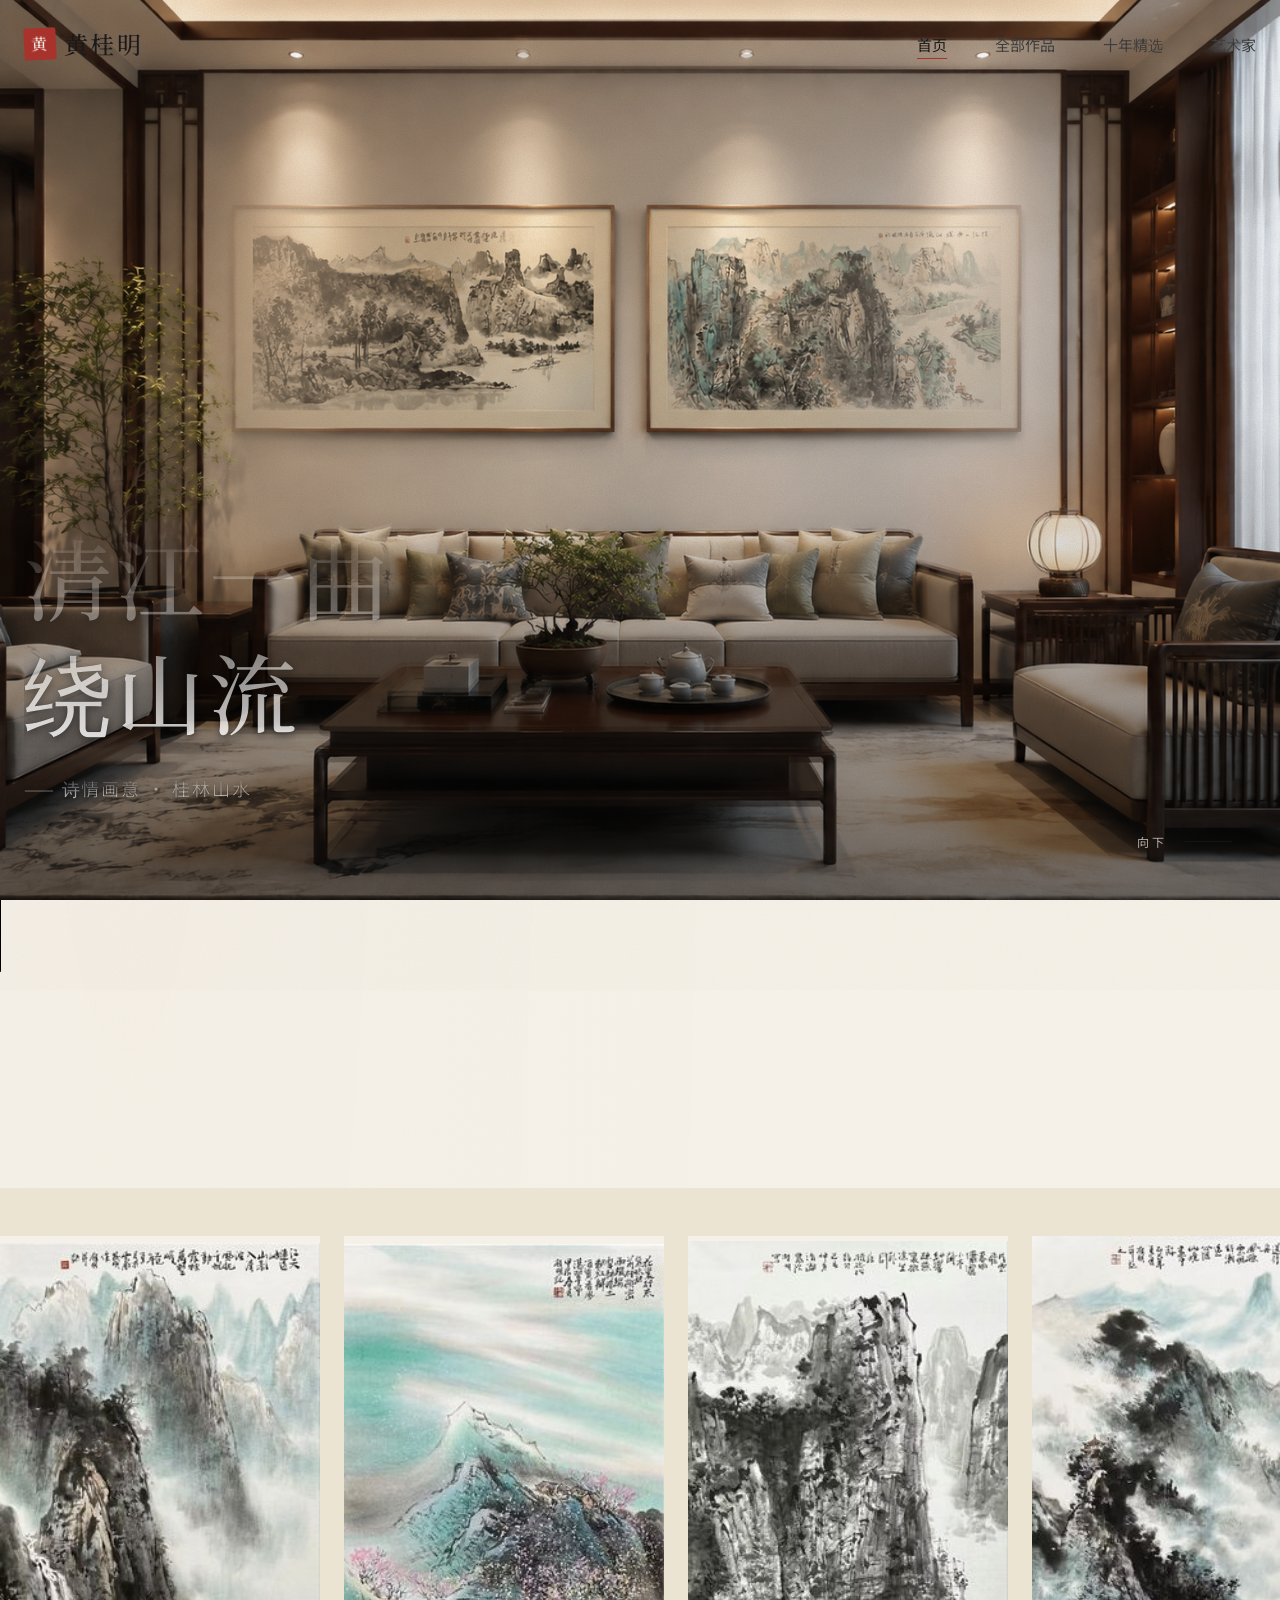
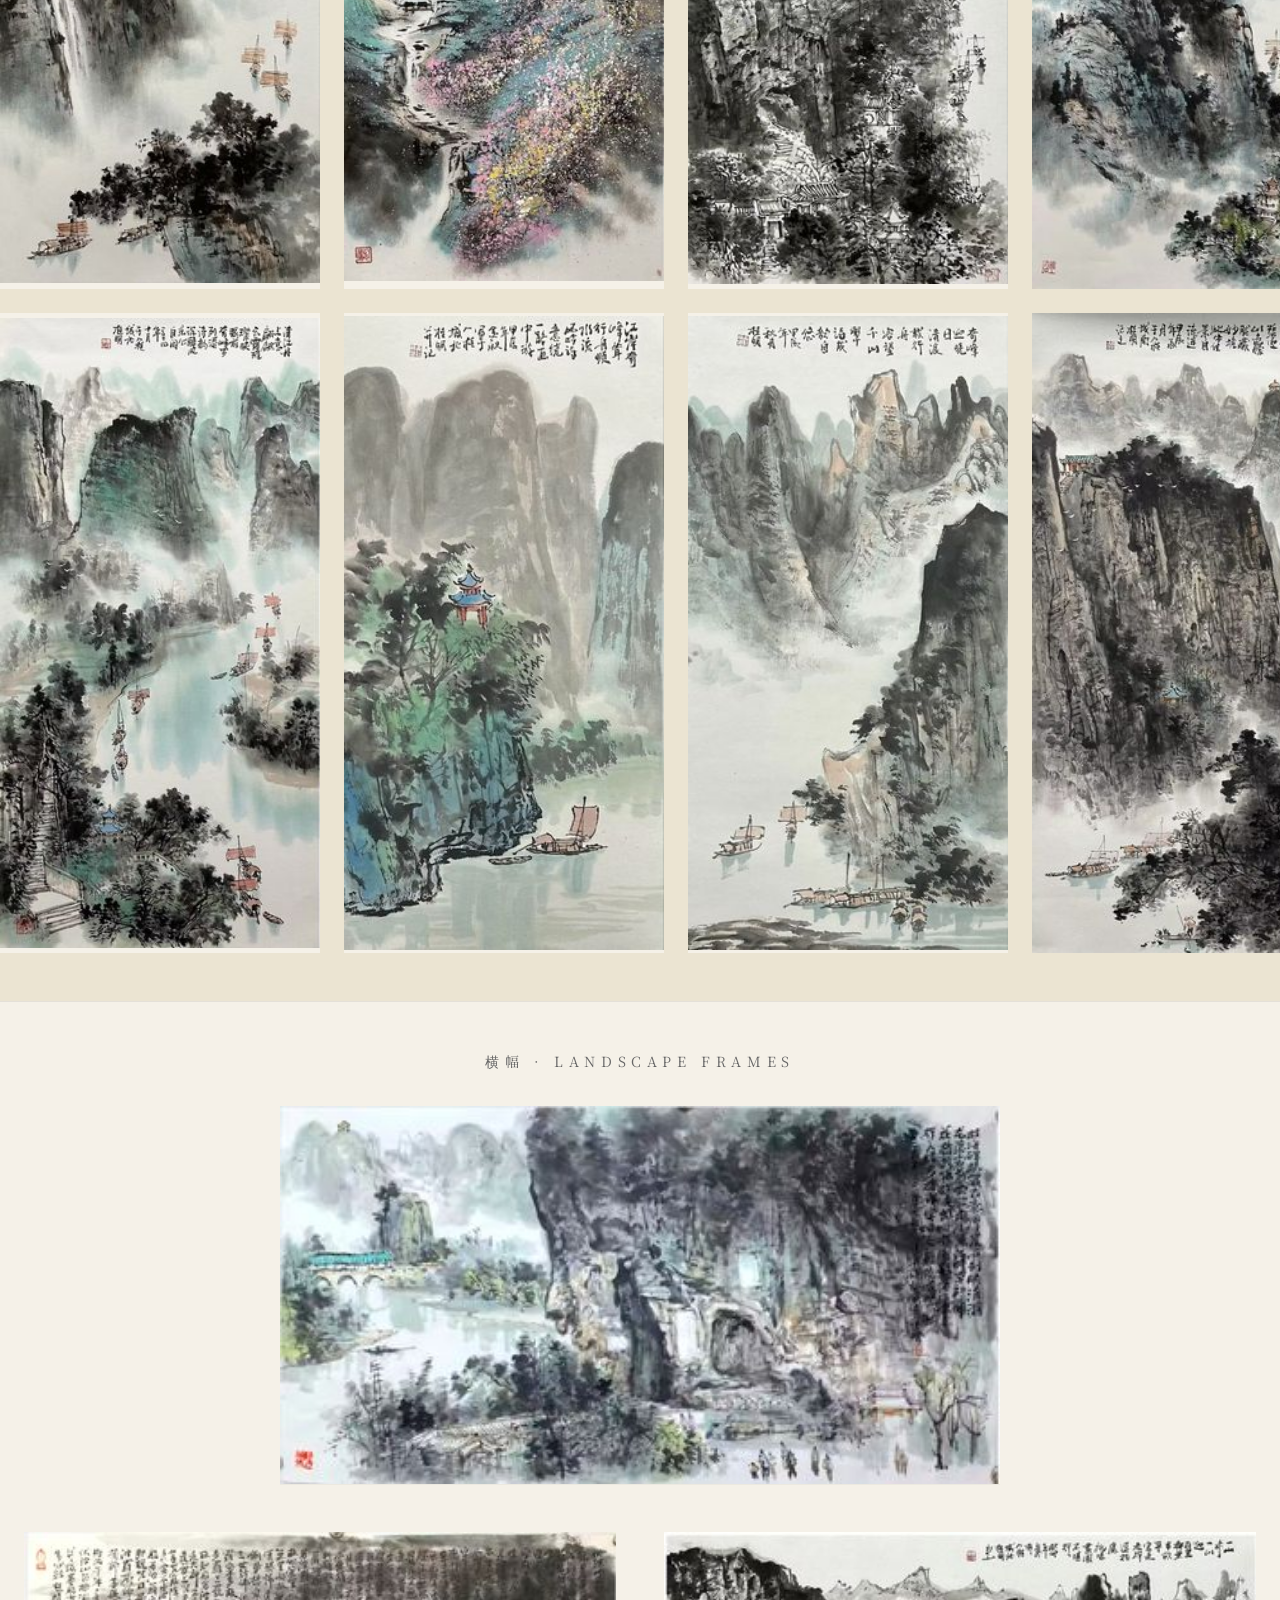
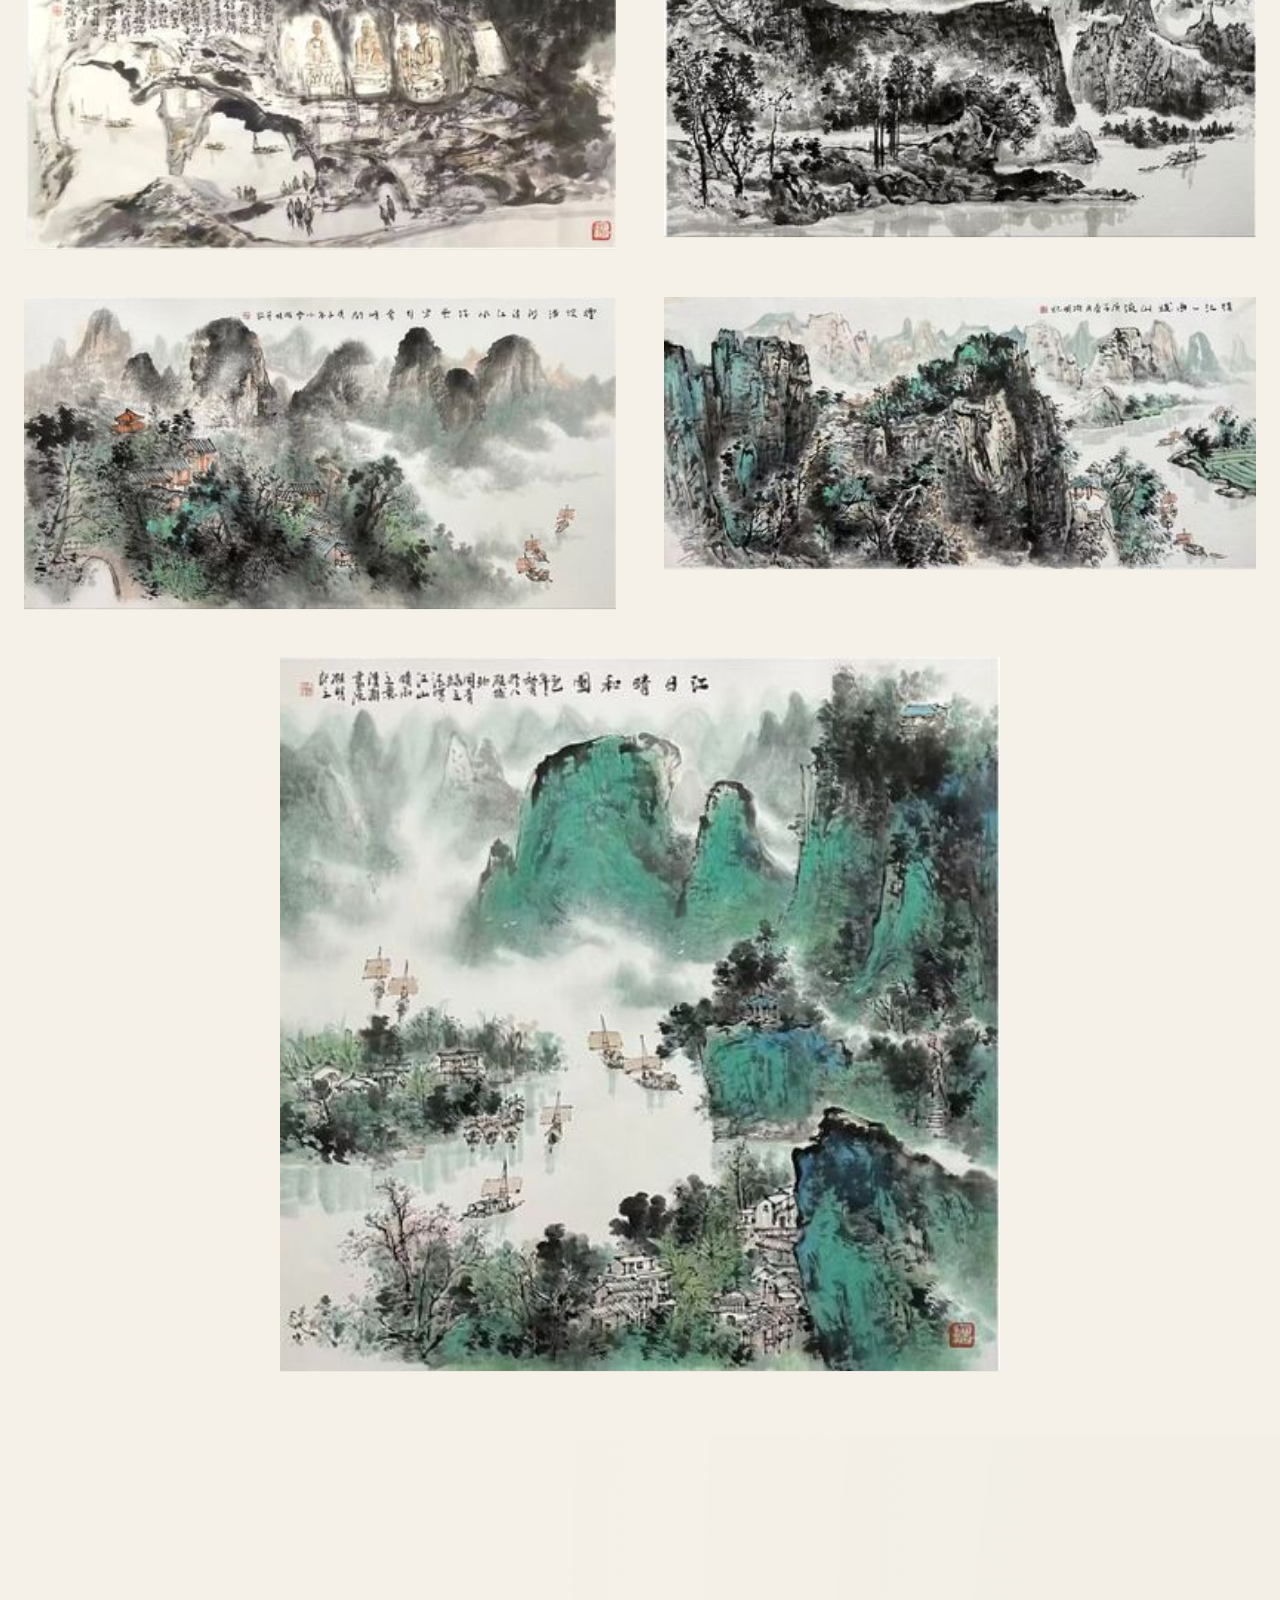
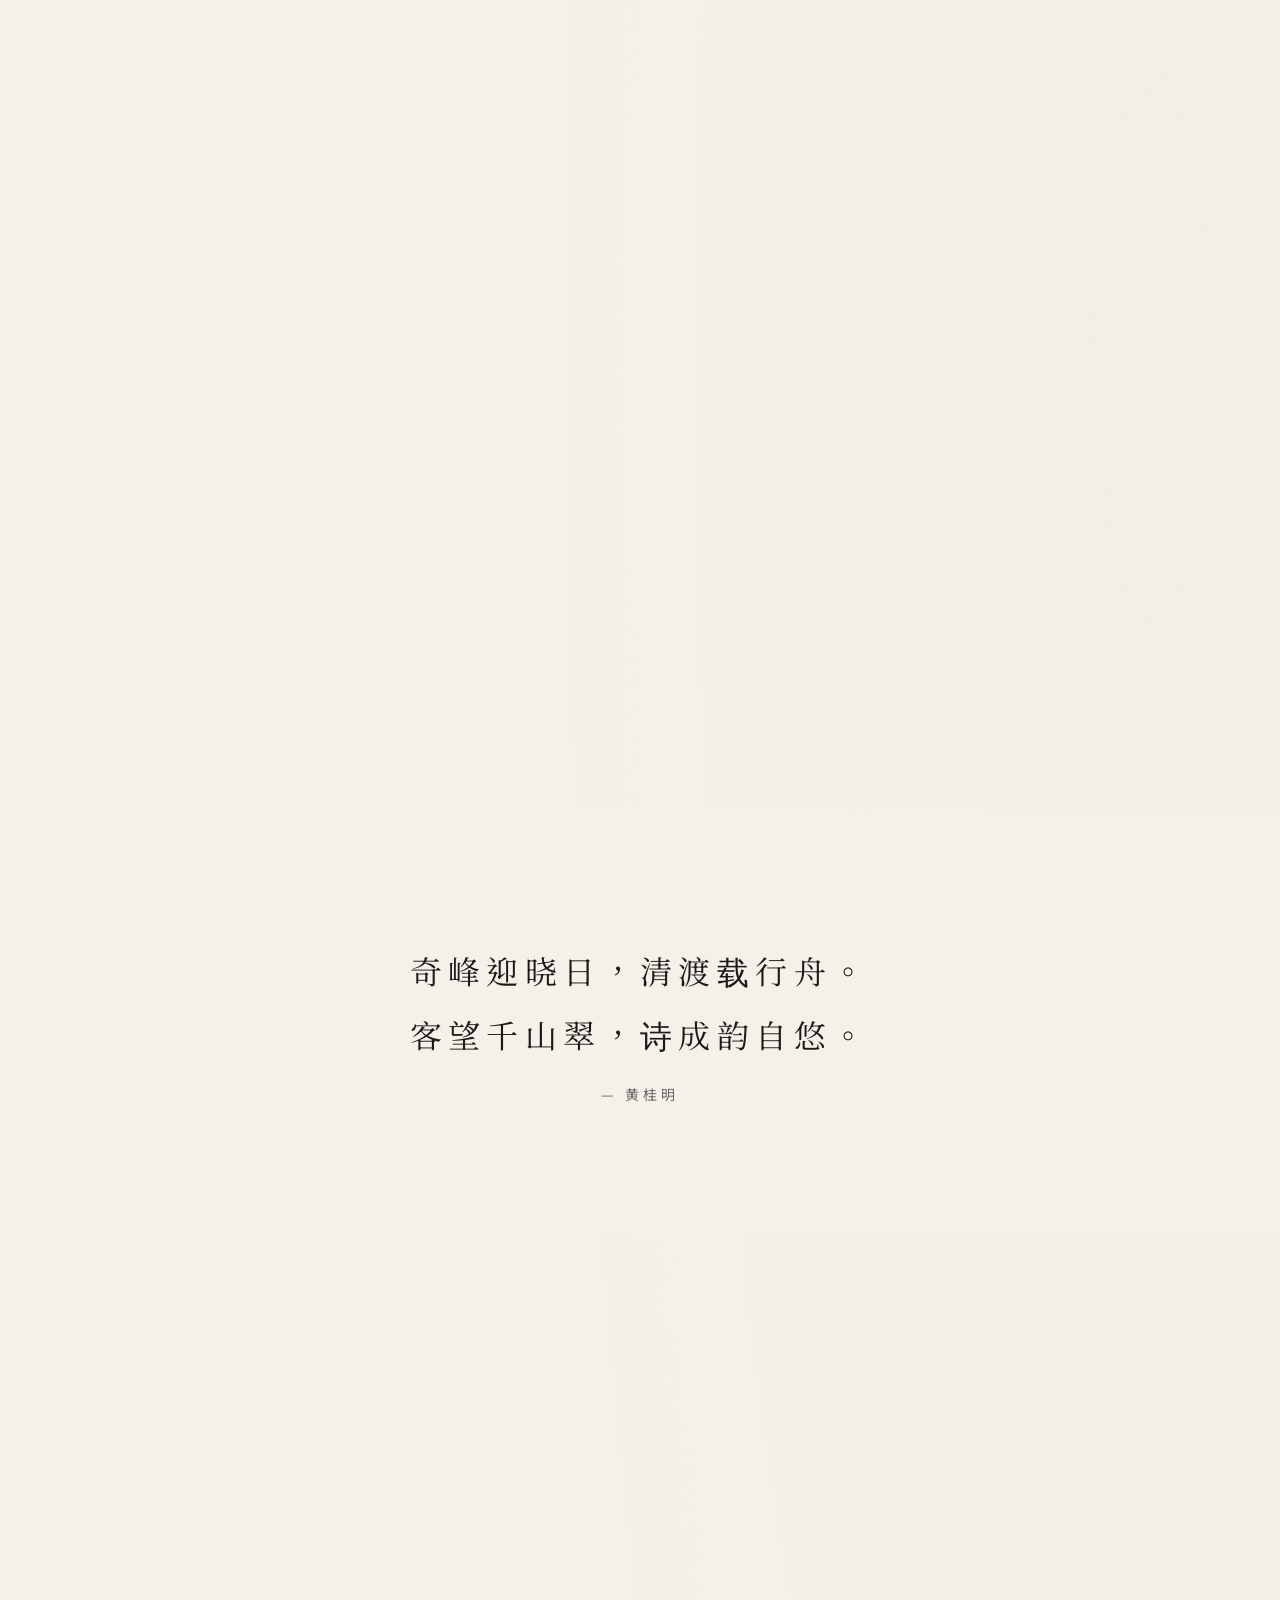
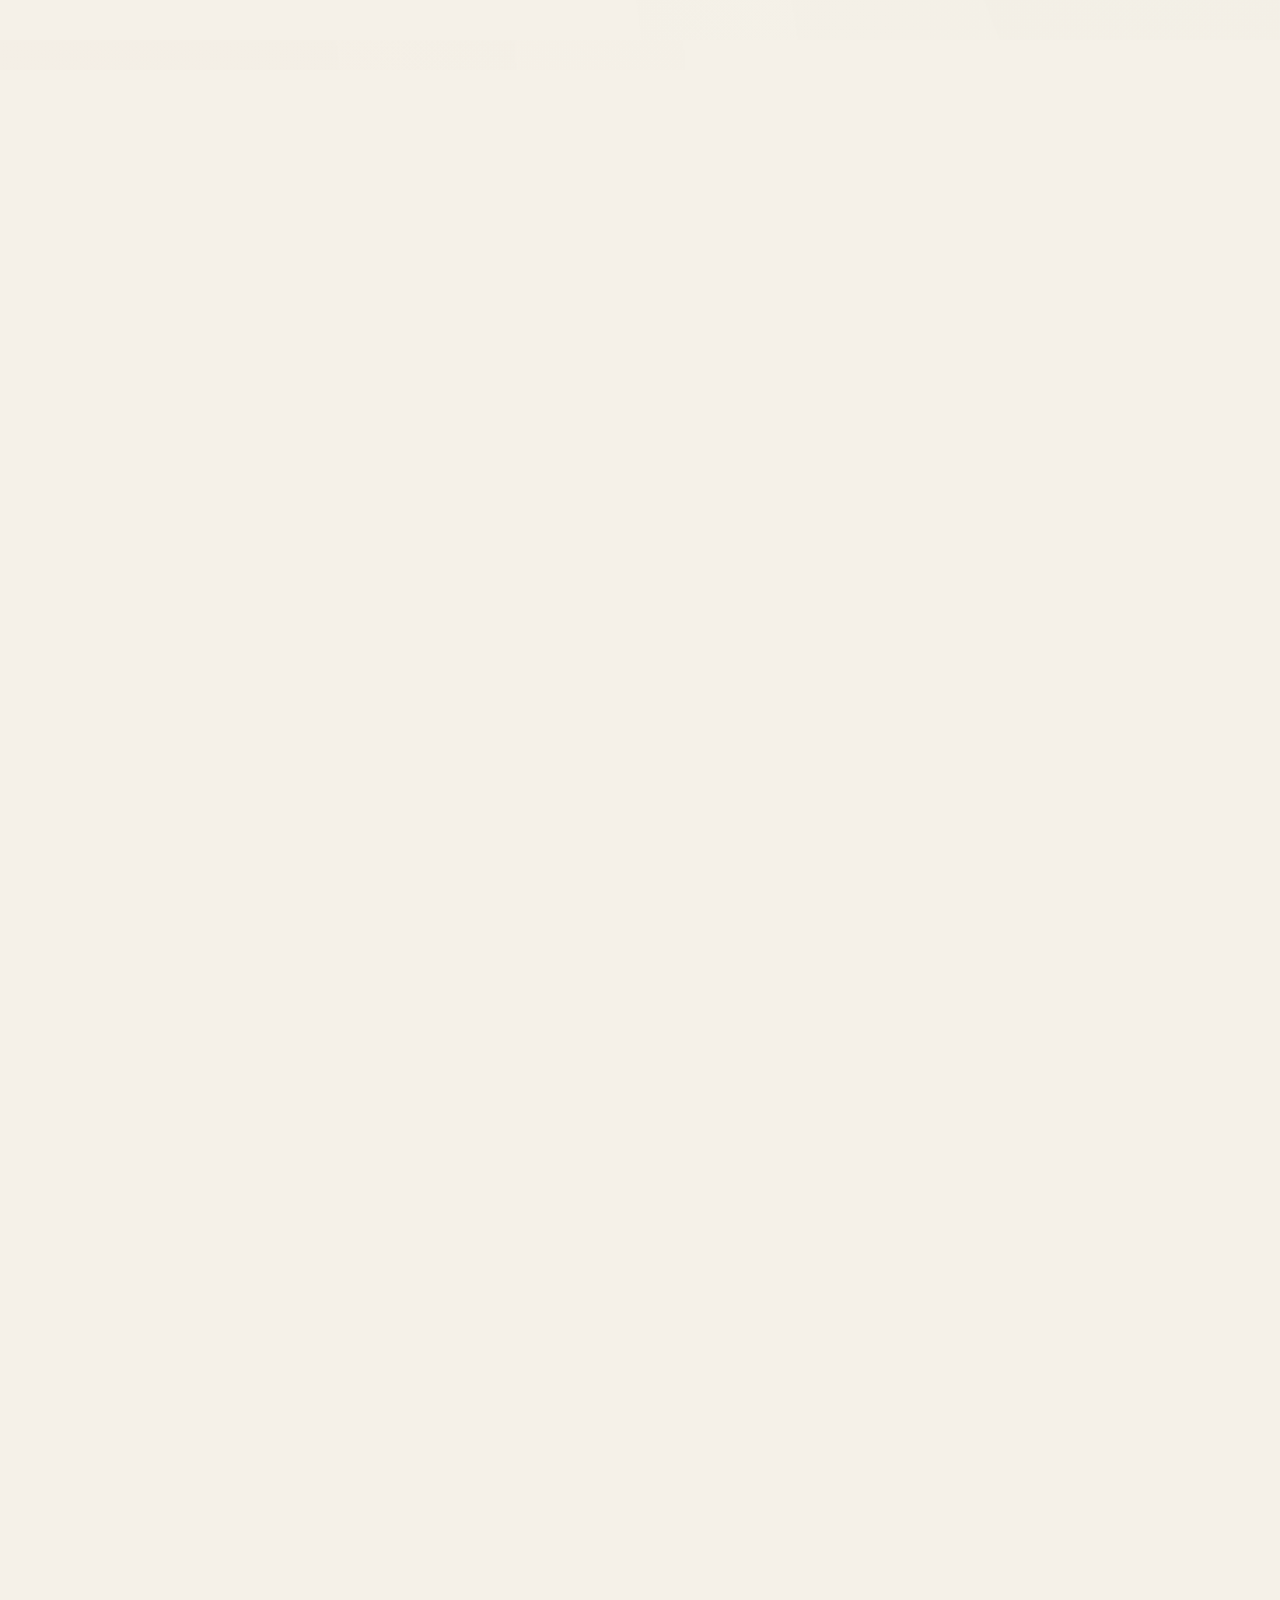
==== commit 20197a5d: "feat: 首页竖屏横屏提示组件 仅首页 index.html，竖屏（orientation: portrait）显示，提示用户旋转手机到横屏获得更佳浏览体验。  组件结构： - 半透明墨色遮罩 + " ====
--- a/index.html
+++ b/index.html
@@ -9,9 +9,53 @@
   <link rel="preconnect" href="https://fonts.googleapis.com">
   <link rel="preconnect" href="https://fonts.gstatic.com" crossorigin>
   <link href="https://fonts.googleapis.com/css2?family=Noto+Sans+TC:wght@300;400;500;700&family=Noto+Serif+TC:wght@400;500;600;700&display=swap" rel="stylesheet">
-  <link rel="stylesheet" href="styles.css?v=20260813c">
+  <link rel="stylesheet" href="styles.css?v=20260814c">
 </head>
 <body>
+
+  <!-- Portrait Hint（竖屏提示：建议横屏观看，仅竖屏显示） -->
+  <div class="portrait-hint" id="portraitHint" aria-live="polite" aria-hidden="false">
+    <div class="portrait-hint__card">
+      <!-- 关闭按钮 -->
+      <button type="button" class="portrait-hint__close" id="portraitHintClose"
+              aria-label="关闭提示">
+        <svg viewBox="0 0 24 24" aria-hidden="true">
+          <line x1="6" y1="6" x2="18" y2="18"/>
+          <line x1="18" y1="6" x2="6" y2="18"/>
+        </svg>
+      </button>
+
+      <!-- 旋转手机 SVG 图标 -->
+      <svg class="portrait-hint__icon" viewBox="0 0 64 64" aria-hidden="true">
+        <g fill="none" stroke="currentColor" stroke-width="2" stroke-linecap="round" stroke-linejoin="round">
+          <!-- 外框：横屏手机 -->
+          <rect class="phone phone--landscape" x="6" y="20" width="52" height="24" rx="3"/>
+          <circle cx="11" cy="32" r="1.2" fill="currentColor"/>
+          <line x1="49" y1="32" x2="55" y2="32"/>
+          <!-- 内框：竖屏手机（淡色，作为旋转目标） -->
+          <rect class="phone phone--portrait" x="26" y="6" width="12" height="20" rx="2" opacity="0.35"/>
+          <!-- 旋转箭头 -->
+          <path class="rotate-arrow" d="M 52 14 A 8 8 0 0 0 44 6"/>
+          <polyline class="rotate-arrow-head" points="44,3 44,6 47,6" opacity="0.6"/>
+        </g>
+      </svg>
+
+      <!-- 主提示 -->
+      <p class="portrait-hint__title">为了更佳的浏览体验</p>
+      <p class="portrait-hint__sub">建议将手机旋转至横屏观看</p>
+
+      <!-- 副提示（项目诗意） -->
+      <div class="portrait-hint__divider">
+        <span class="portrait-hint__divider-line"></span>
+        <span class="portrait-hint__divider-mark">诗</span>
+        <span class="portrait-hint__divider-line"></span>
+      </div>
+      <p class="portrait-hint__quote">诗情画意 · 桂林山水</p>
+
+      <!-- 右下角朱砂印章装饰 -->
+      <span class="portrait-hint__seal" aria-hidden="true">黄</span>
+    </div>
+  </div>
 
   <!-- Loader -->
   <div class="loader" id="loader" aria-hidden="true">
@@ -147,7 +191,8 @@
   <script src="lib/svg-defs.js?v=20260729" defer></script>
   <script src="lib/artworks-data.js?v=20260729" defer></script>
   <script src="lib/smooth-scroll.js?v=20260729" defer></script>
-  <script src="lib/nav.js?v=20260731e" defer></script>
+  <script src="lib/nav.js?v=20260814a" defer></script>
+  <script src="lib/portrait-hint.js?v=20260814c" defer></script>
   <script src="lib/footer.js?v=20260731f" defer></script>
   <script src="lib/image-fit.js?v=20260801a" defer></script>
   <script src="lib/lightbox.js?v=20260803" defer></script>
@@ -175,7 +220,7 @@
   <script src="lib/light-rays-background.js?v=20260803b" defer></script>
   <script src="lib/scroll-story-cards.js?v=20260730b" defer></script>
   <script src="lib/intro-overlay.js?v=20260730b" defer></script>
-  <script src="lib/marquee-row.js?v=20260814d" defer></script>
-  <script src="ink-effects.js?v=20260813b" defer></script>
+<script src="lib/marquee-row.js?v=20260814d" defer></script>
+  <script src="ink-effects.js?v=20260814a" defer></script>
 </body>
 </html>
--- a/styles.css
+++ b/styles.css
@@ -349,8 +349,47 @@
 }
 
 @media (max-width: 768px) {
-  .nav__menu { display: none; }
-  .nav__cta { padding: 8px 16px; font-size: 0.8125rem; }
+  .nav__inner {
+    gap: var(--space-sm);
+    padding: 0 var(--space-md);
+  }
+  .nav__brand {
+    font-size: 1.05rem;
+    letter-spacing: 0.05em;
+    gap: var(--space-xs);
+  }
+  .nav__brand-mark {
+    width: 26px;
+    height: 26px;
+    font-size: 0.875rem;
+  }
+  .nav__menu {
+    gap: var(--space-md);
+  }
+  .nav__link {
+    font-size: 0.8125rem;
+    padding: 2px 0;
+  }
+  .nav__cta {
+    padding: 8px 14px;
+    font-size: 0.8125rem;
+  }
+}
+
+@media (max-width: 480px) {
+  .nav__inner {
+    gap: var(--space-xs);
+    padding: 0 var(--space-sm);
+  }
+  .nav__brand > span:last-child {
+    display: none;
+  }
+  .nav__menu {
+    gap: var(--space-sm);
+  }
+  .nav__link {
+    font-size: 0.75rem;
+  }
 }
 
 /* ---------- Hero with Cursor Mask ---------- */
@@ -631,6 +670,25 @@
   .page-header__sub { font-size: 0.875rem; }   /* 极窄屏缩小字号避免溢出 */
 }
 
+/* page-header 移动端缩小 padding — 避免占满半个屏幕把内容推出视口 */
+@media (max-width: 768px) {
+  .page-header {
+    padding: calc(var(--space-3xl) + var(--space-lg)) 0 var(--space-3xl);
+  }
+  .page-header__title {
+    font-size: clamp(1.75rem, 7vw, 2.5rem);
+  }
+}
+
+/* story__media 移动端兜底 aspect-ratio — 防止 image-fit.js 加载失败时容器塌陷 */
+@media (max-width: 768px) {
+  .story__media {
+    max-width: 320px;
+    margin-bottom: var(--space-lg);
+    aspect-ratio: 1 / 1;  /* 兜底：JS 未生效时容器有高度 */
+  }
+}
+
 /* ---------- Featured Section ---------- */
 .featured {
   padding: var(--space-5xl) 0;
@@ -930,6 +988,50 @@
 
 @media (max-width: 1024px) {
   .story__grid { grid-template-columns: 1fr; gap: var(--space-3xl); }
+}
+
+/* 锚点滚动让出 nav 高度 — 修复 #selected 等跳转定位 */
+section[id], div[id] {
+  scroll-margin-top: 80px;
+}
+
+/* 时间线（#chronology）移动端适配 — 内联 grid 120px 1fr 在小屏挤压 */
+@media (max-width: 768px) {
+  #chronology h2 { font-size: 1.75rem; }
+  #chronology .container > div > div {
+    grid-template-columns: 1fr !important;
+    gap: 12px !important;
+    padding-bottom: 32px !important;
+  }
+  #chronology .container > div > div > div:first-child {
+    display: flex;
+    align-items: baseline;
+    gap: 12px;
+  }
+  #chronology .container > div > div > div:first-child > div:first-child {
+    font-size: 1.5rem !important;
+  }
+  #chronology .container > div > div > div:first-child > div:last-child {
+    margin-top: 0 !important;
+    font-size: 0.75rem !important;
+  }
+}
+
+@media (max-width: 480px) {
+  .story__seal {
+    width: 60px;
+    height: 60px;
+    font-size: 1rem;
+    bottom: var(--space-md);
+    right: var(--space-md);
+  }
+  .story__title {
+    font-size: 1.75rem;
+  }
+  .story__text {
+    font-size: 0.9375rem;
+    line-height: 1.85;
+  }
 }
 
 /* ---------- CTA Section ---------- */
@@ -2427,3 +2529,207 @@
     }
   }
 }
+
+/* ==========================================================================
+   Portrait Hint — 竖屏横屏提示（仅首页、仅竖屏显示）
+   ========================================================================== */
+.portrait-hint {
+  position: fixed;
+  inset: 0;
+  z-index: 200;                  /* 高于 nav (100) 和其他内容 */
+  display: none;                  /* 默认隐藏（横屏/桌面）*/
+  align-items: center;
+  justify-content: center;
+  padding: var(--space-xl);
+  background: rgba(26, 26, 26, 0.72);
+  backdrop-filter: blur(8px);
+  -webkit-backdrop-filter: blur(8px);
+  animation: portrait-hint-fade-in 600ms cubic-bezier(0.16, 1, 0.3, 1) both;
+  transition: opacity 400ms cubic-bezier(0.16, 1, 0.3, 1);
+}
+
+/* 关闭状态：淡出 + 缩小 + 不可点击 */
+.portrait-hint--dismissed {
+  opacity: 0 !important;
+  pointer-events: none;
+  transform: scale(0.94);
+}
+
+.portrait-hint__card {
+  max-width: 340px;
+  width: 100%;
+  padding: 40px 32px 36px;
+  background: var(--color-paper);
+  border: 1px solid var(--color-seal);
+  border-radius: 4px;
+  text-align: center;
+  box-shadow: 0 24px 60px rgba(0, 0, 0, 0.35);
+  position: relative;
+}
+
+/* 关闭按钮：右上角圆形按钮，hover 变印章红 */
+.portrait-hint__close {
+  position: absolute;
+  top: -14px;
+  right: -14px;
+  width: 32px;
+  height: 32px;
+  border-radius: 50%;
+  border: 1px solid var(--color-divider);
+  background: var(--color-paper);
+  color: var(--color-ink-soft, #555);
+  cursor: pointer;
+  display: flex;
+  align-items: center;
+  justify-content: center;
+  padding: 0;
+  transition: all var(--duration-fast, 200ms) cubic-bezier(0.16, 1, 0.3, 1);
+  box-shadow: 0 2px 8px rgba(0, 0, 0, 0.15);
+  -webkit-tap-highlight-color: transparent;
+}
+
+.portrait-hint__close svg {
+  width: 14px;
+  height: 14px;
+  stroke: currentColor;
+  stroke-width: 2;
+  stroke-linecap: round;
+  fill: none;
+}
+
+.portrait-hint__close:hover,
+.portrait-hint__close:focus-visible {
+  background: var(--color-seal);
+  color: var(--color-paper);
+  border-color: var(--color-seal);
+  transform: rotate(90deg) scale(1.05);
+  outline: none;
+}
+
+.portrait-hint__close:focus-visible {
+  box-shadow: 0 0 0 3px rgba(168, 51, 44, 0.3);
+}
+
+/* 右下角朱砂印章装饰 */
+.portrait-hint__seal {
+  position: absolute;
+  bottom: -14px;
+  right: 20px;
+  width: 32px;
+  height: 32px;
+  background: var(--color-seal);
+  color: var(--color-paper);
+  font-family: var(--font-serif);
+  font-size: 16px;
+  font-weight: 500;
+  display: flex;
+  align-items: center;
+  justify-content: center;
+  border-radius: 2px;
+  transform: rotate(-3deg);
+  box-shadow: 0 2px 6px rgba(168, 51, 44, 0.4);
+  pointer-events: none;
+  user-select: none;
+}
+
+.portrait-hint__icon {
+  width: 80px;
+  height: 80px;
+  color: var(--color-ink);
+  margin: 0 auto 24px;
+  display: block;
+  animation: portrait-hint-rock 2.4s cubic-bezier(0.45, 0.05, 0.55, 0.95) infinite;
+}
+
+/* 旋转动画：手机图标左右摇晃 */
+@keyframes portrait-hint-rock {
+  0%, 100% { transform: rotate(-12deg); }
+  50%      { transform: rotate(12deg); }
+}
+
+/* 卡片淡入 */
+@keyframes portrait-hint-fade-in {
+  from { opacity: 0; transform: scale(0.96); }
+  to   { opacity: 1; transform: scale(1); }
+}
+
+.portrait-hint__title {
+  font-family: var(--font-serif);
+  font-size: 1.125rem;
+  font-weight: 500;
+  color: var(--color-ink);
+  letter-spacing: 0.05em;
+  margin: 0 0 8px;
+}
+
+.portrait-hint__sub {
+  font-family: var(--font-sans);
+  font-size: 0.875rem;
+  color: var(--color-ink-soft, #444);
+  letter-spacing: 0.05em;
+  margin: 0 0 28px;
+  line-height: 1.6;
+}
+
+/* 装饰分隔线：中间一个"诗"字 */
+.portrait-hint__divider {
+  display: flex;
+  align-items: center;
+  justify-content: center;
+  gap: 12px;
+  margin: 0 0 16px;
+}
+
+.portrait-hint__divider-line {
+  flex: 1;
+  height: 1px;
+  background: var(--color-seal);
+  opacity: 0.3;
+}
+
+.portrait-hint__divider-mark {
+  font-family: var(--font-serif);
+  font-size: 0.875rem;
+  color: var(--color-seal);
+  letter-spacing: 0.1em;
+}
+
+.portrait-hint__quote {
+  font-family: var(--font-serif);
+  font-size: 0.8125rem;
+  color: var(--color-ink-soft, #555);
+  letter-spacing: 0.15em;
+  margin: 0;
+  font-style: italic;
+}
+
+/* 仅竖屏显示（orientation: portrait 即高度 > 宽度） */
+@media (orientation: portrait) {
+  .portrait-hint { display: flex; }
+}
+
+/* 横屏或桌面：彻底隐藏（确保即使 JS 报错也不会遮挡） */
+@media (orientation: landscape) {
+  .portrait-hint { display: none !important; }
+}
+
+/* 小屏手机：稍微紧凑 */
+@media (max-width: 380px) {
+  .portrait-hint__card {
+    padding: 32px 24px 28px;
+  }
+  .portrait-hint__icon {
+    width: 64px;
+    height: 64px;
+    margin-bottom: 18px;
+  }
+  .portrait-hint__title { font-size: 1rem; }
+  .portrait-hint__sub   { font-size: 0.8125rem; }
+}
+
+/* reduced-motion 用户：禁用摇晃动画 */
+@media (prefers-reduced-motion: reduce) {
+  .portrait-hint__icon { animation: none; }
+  .portrait-hint       { animation: none; }
+  .portrait-hint__close:hover { transform: scale(1.05); }
+}
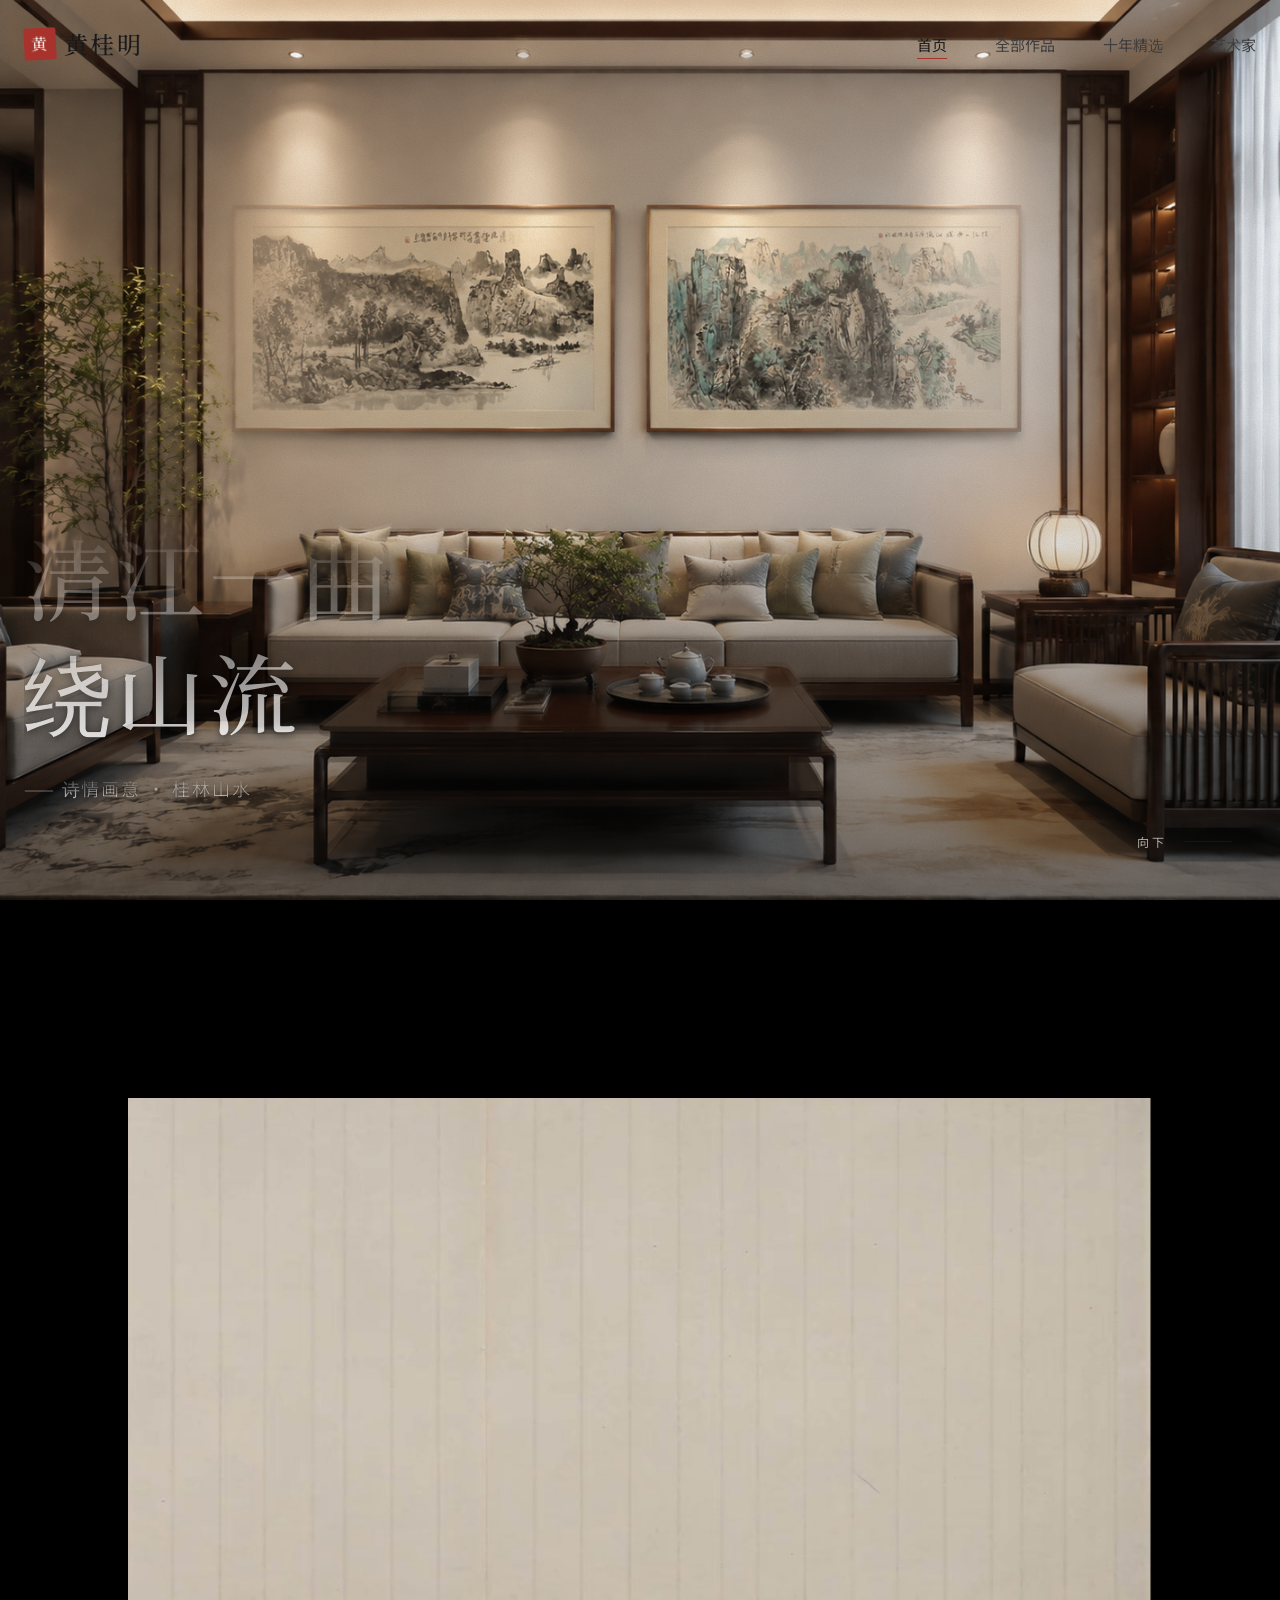
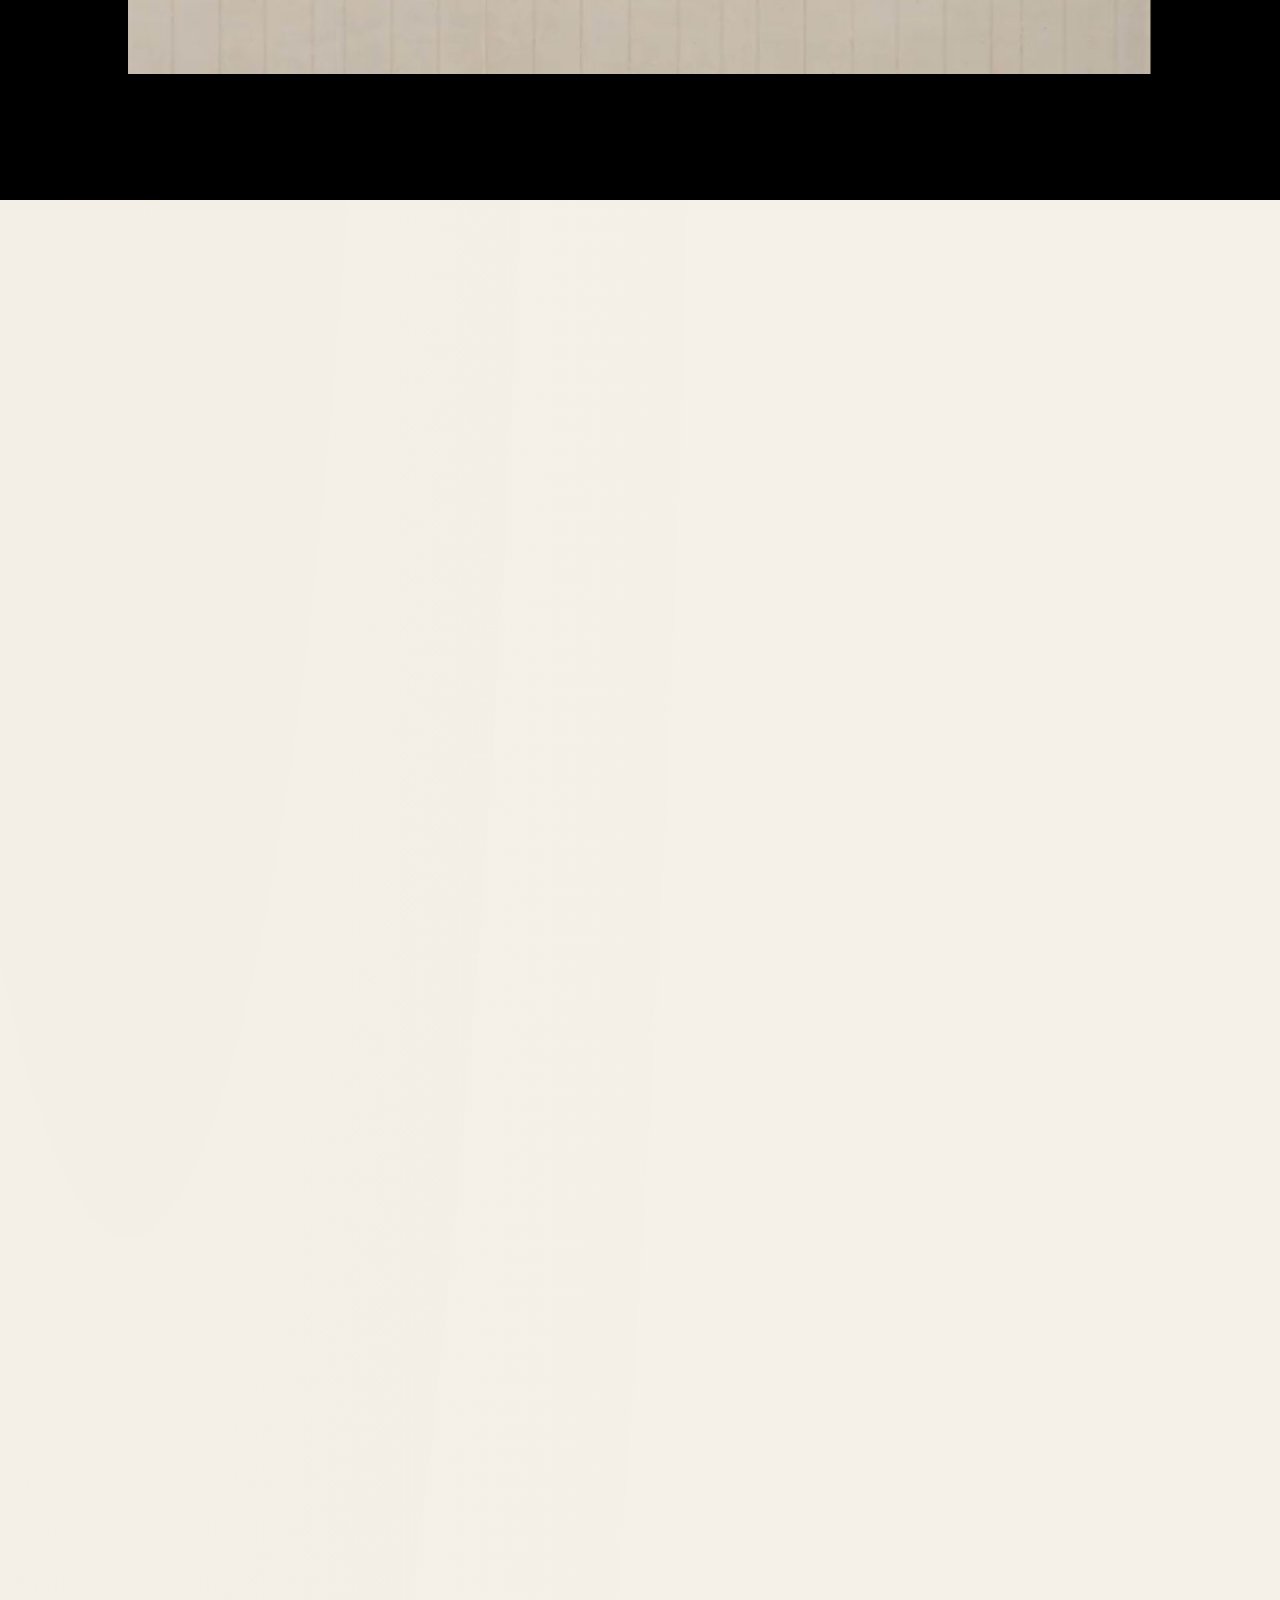
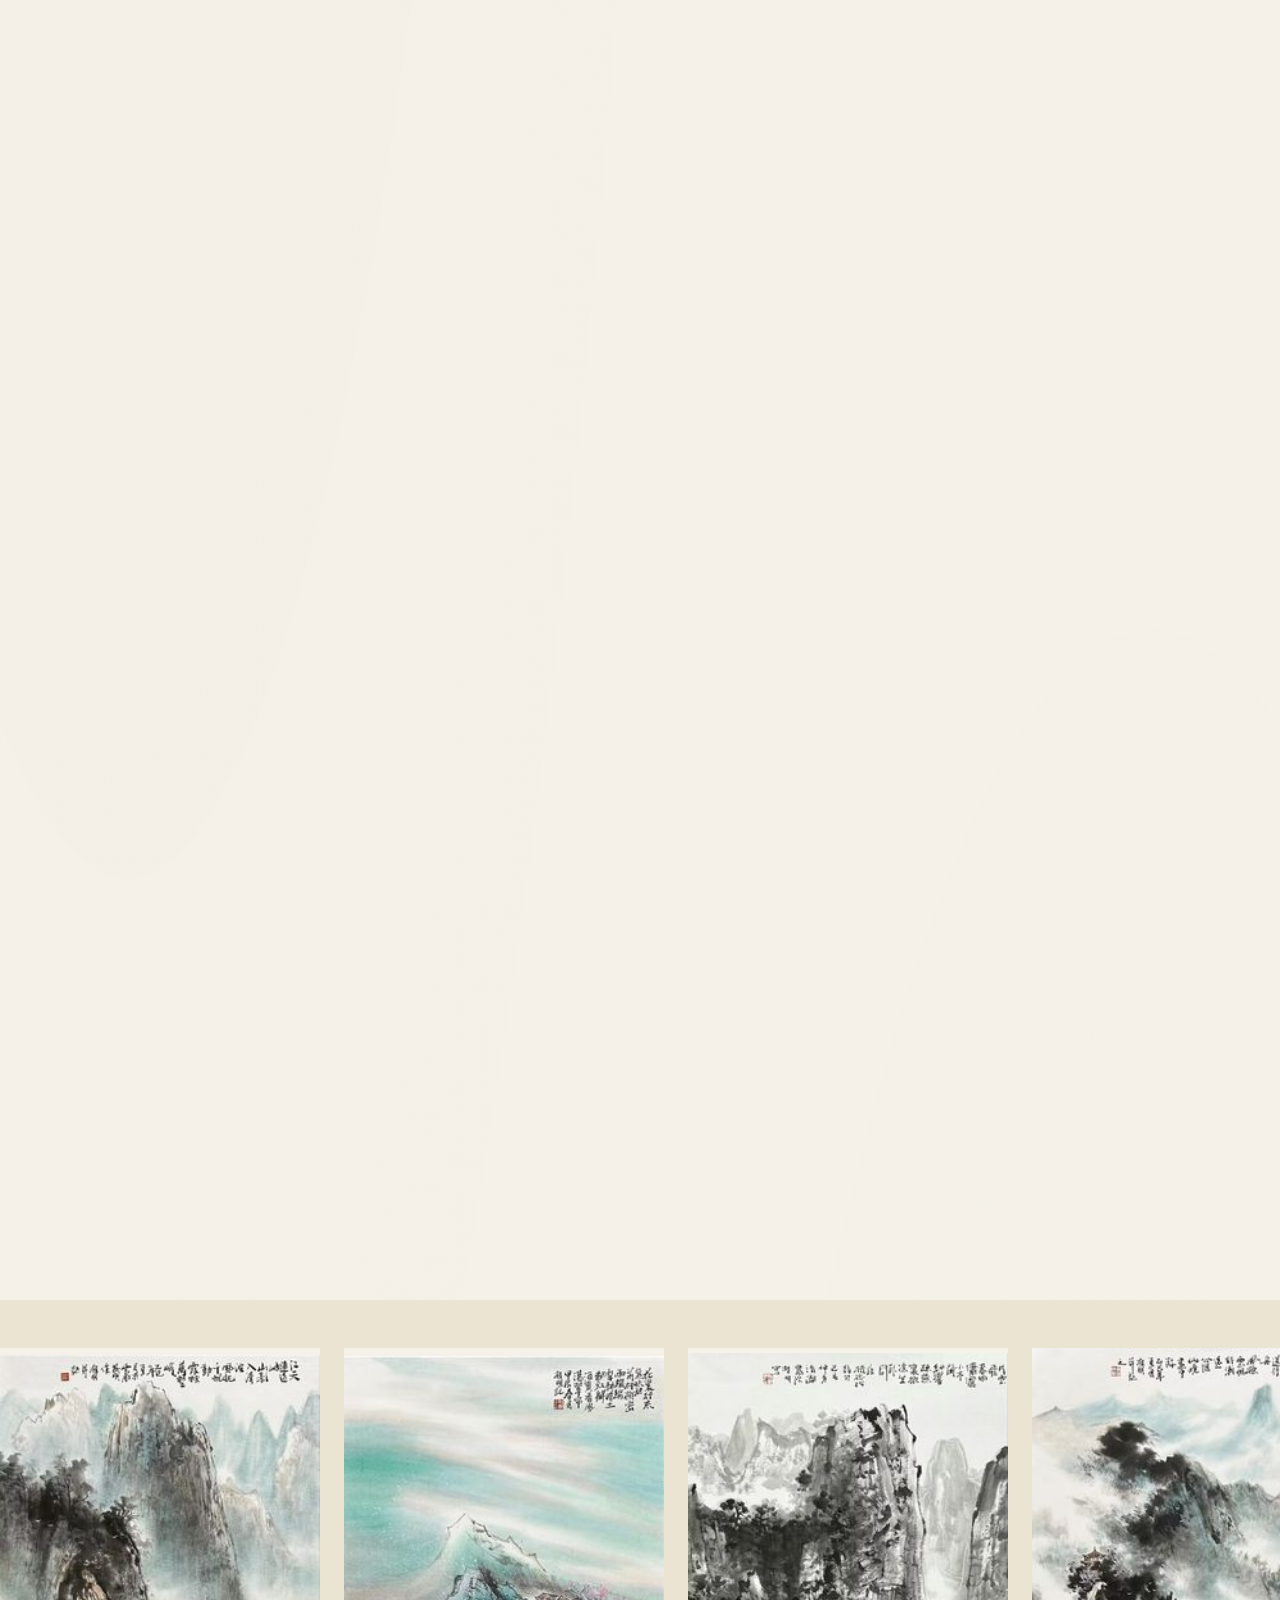
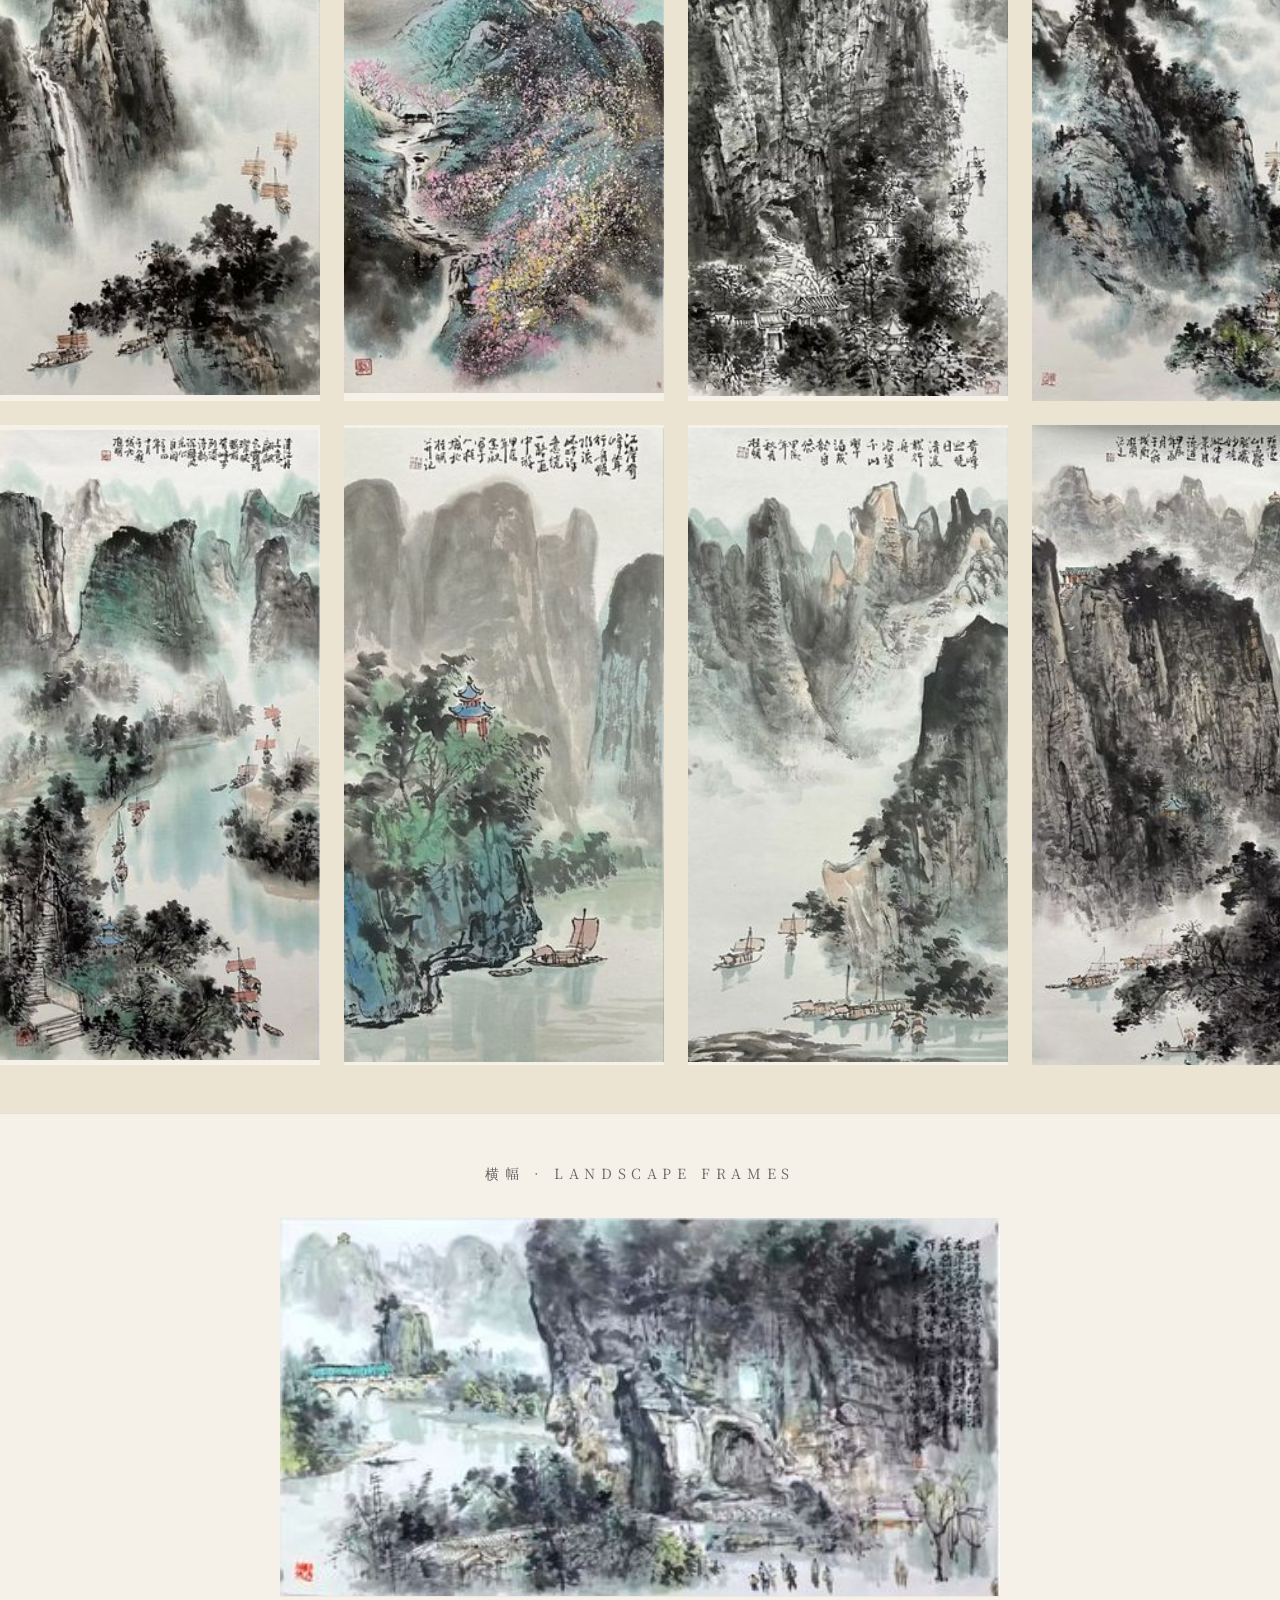
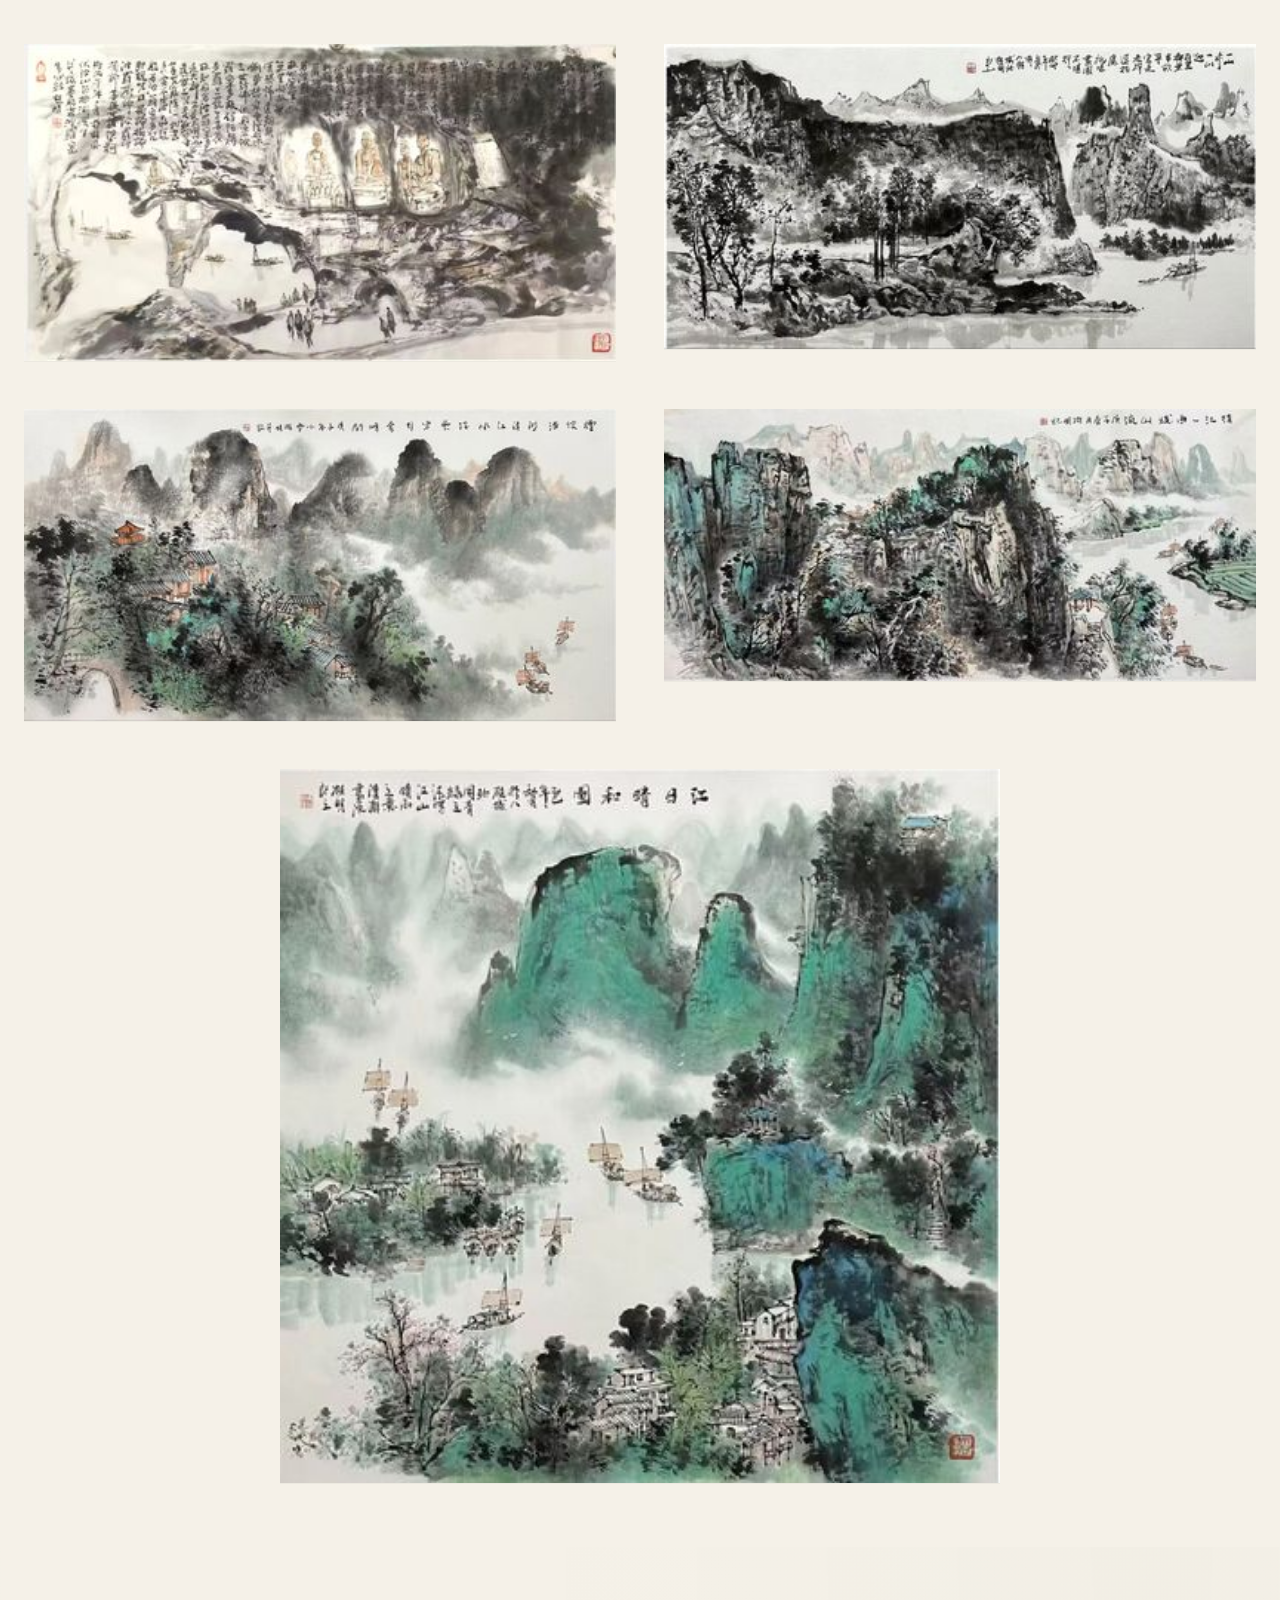
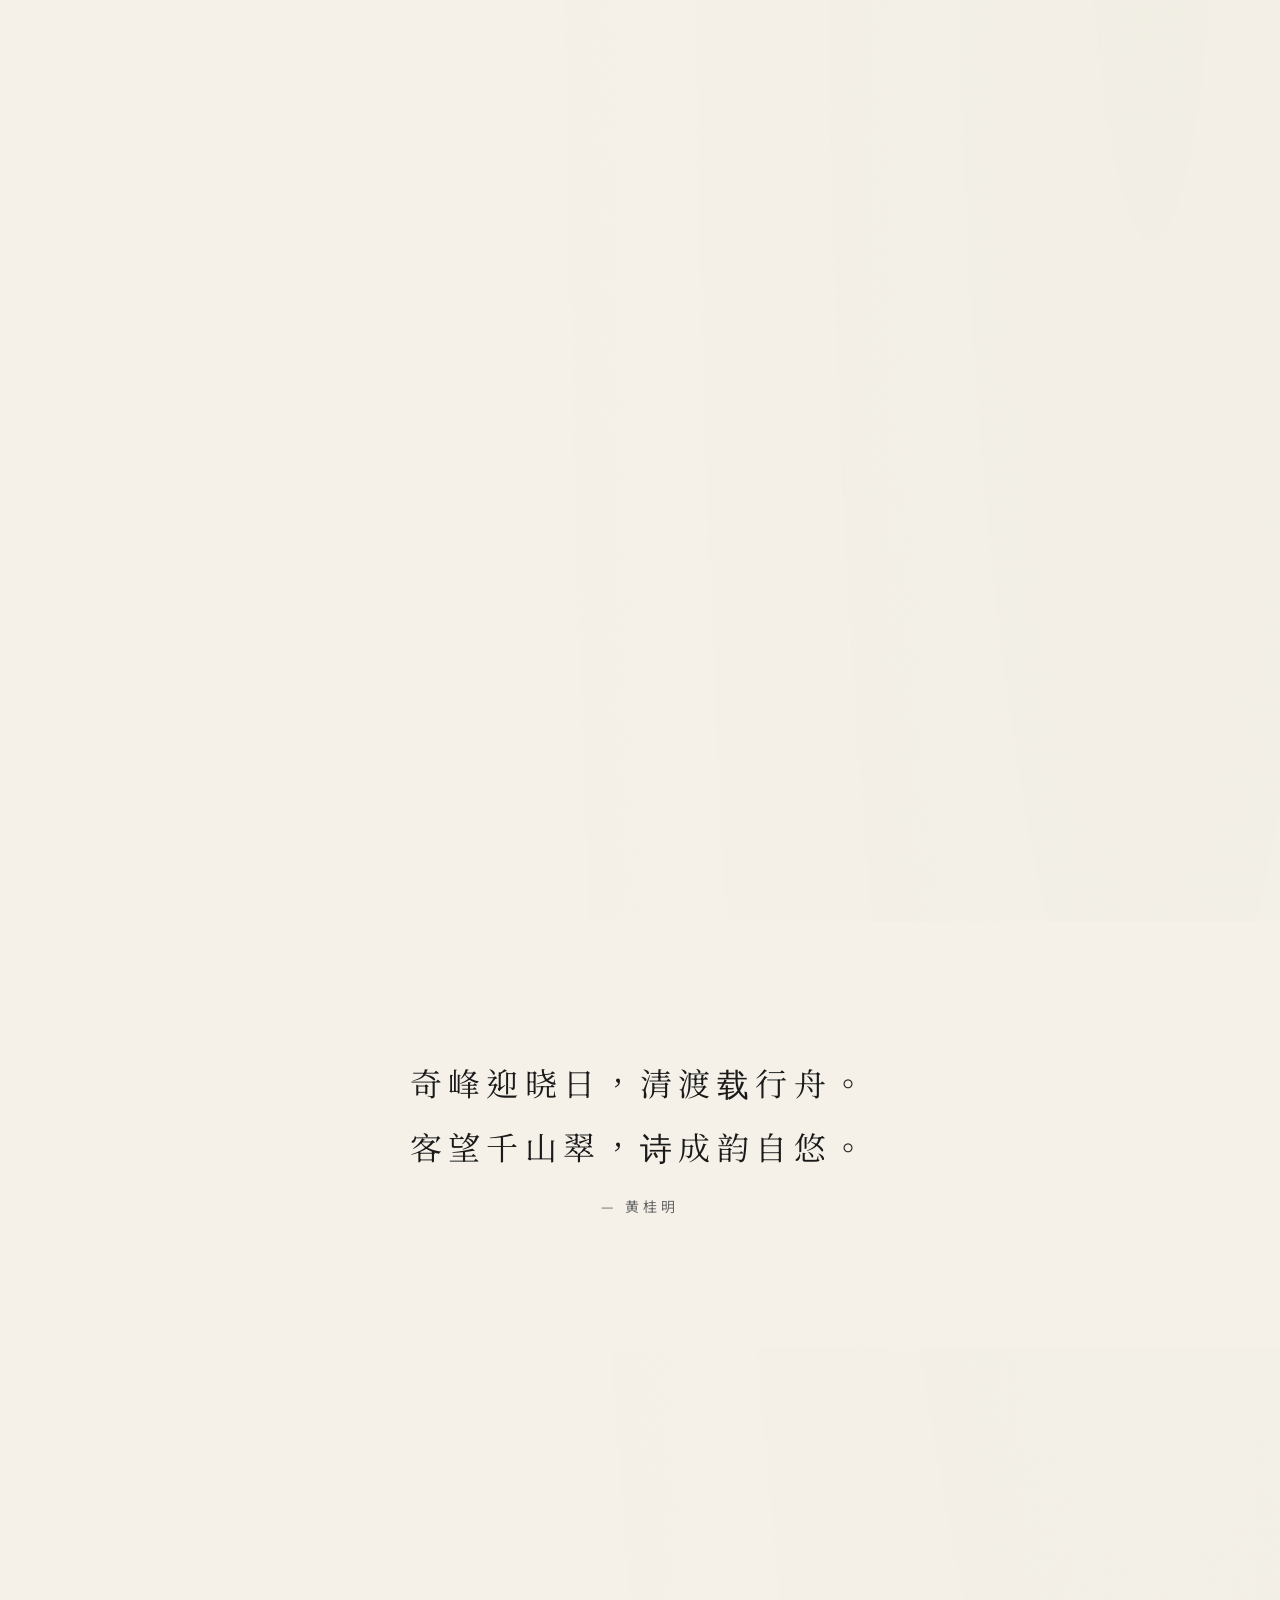
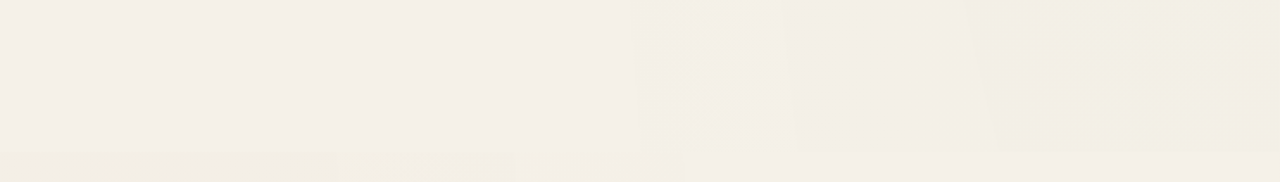
==== commit c175b34f: "feat: 首页底部 CTA 跳转目标改为全部作品，文本改为'了解画家更多作品' 将艺术家故事（Story）章节末尾的 CTA 按钮从「了解更多 → artist.html」 调整为「了解画家更多作品" ====
--- a/index.html
+++ b/index.html
@@ -9,7 +9,7 @@
   <link rel="preconnect" href="https://fonts.googleapis.com">
   <link rel="preconnect" href="https://fonts.gstatic.com" crossorigin>
   <link href="https://fonts.googleapis.com/css2?family=Noto+Sans+TC:wght@300;400;500;700&family=Noto+Serif+TC:wght@400;500;600;700&display=swap" rel="stylesheet">
-  <link rel="stylesheet" href="styles.css?v=20260814c">
+  <link rel="stylesheet" href="styles.css?v=20260814d">
 </head>
 <body>
 
@@ -158,7 +158,7 @@
           </p>
           <p class="story__signature">— 黄桂明 · 桂林</p>
           <div style="margin-top:48px;">
-            <a href="artist.html" class="btn btn--ghost-dark">了解更多 →</a>
+            <a href="gallery.html" class="btn btn--ghost-dark">了解画家更多作品 →</a>
           </div>
         </div>
       </div>
@@ -220,7 +220,7 @@
   <script src="lib/light-rays-background.js?v=20260803b" defer></script>
   <script src="lib/scroll-story-cards.js?v=20260730b" defer></script>
   <script src="lib/intro-overlay.js?v=20260730b" defer></script>
-<script src="lib/marquee-row.js?v=20260814d" defer></script>
+<script src="lib/marquee-row.js?v=20260814f" defer></script>
   <script src="ink-effects.js?v=20260814a" defer></script>
 </body>
 </html>
--- a/styles.css
+++ b/styles.css
@@ -2546,6 +2546,7 @@
   -webkit-backdrop-filter: blur(8px);
   animation: portrait-hint-fade-in 600ms cubic-bezier(0.16, 1, 0.3, 1) both;
   transition: opacity 400ms cubic-bezier(0.16, 1, 0.3, 1);
+  pointer-events: none;           /* 背景不挡触摸 —— 唯 close 按钮可点 */
 }
 
 /* 关闭状态：淡出 + 缩小 + 不可点击 */
@@ -2586,6 +2587,7 @@
   transition: all var(--duration-fast, 200ms) cubic-bezier(0.16, 1, 0.3, 1);
   box-shadow: 0 2px 8px rgba(0, 0, 0, 0.15);
   -webkit-tap-highlight-color: transparent;
+  pointer-events: auto;            /* 覆盖父级 .portrait-hint 的 none */
 }
 
 .portrait-hint__close svg {
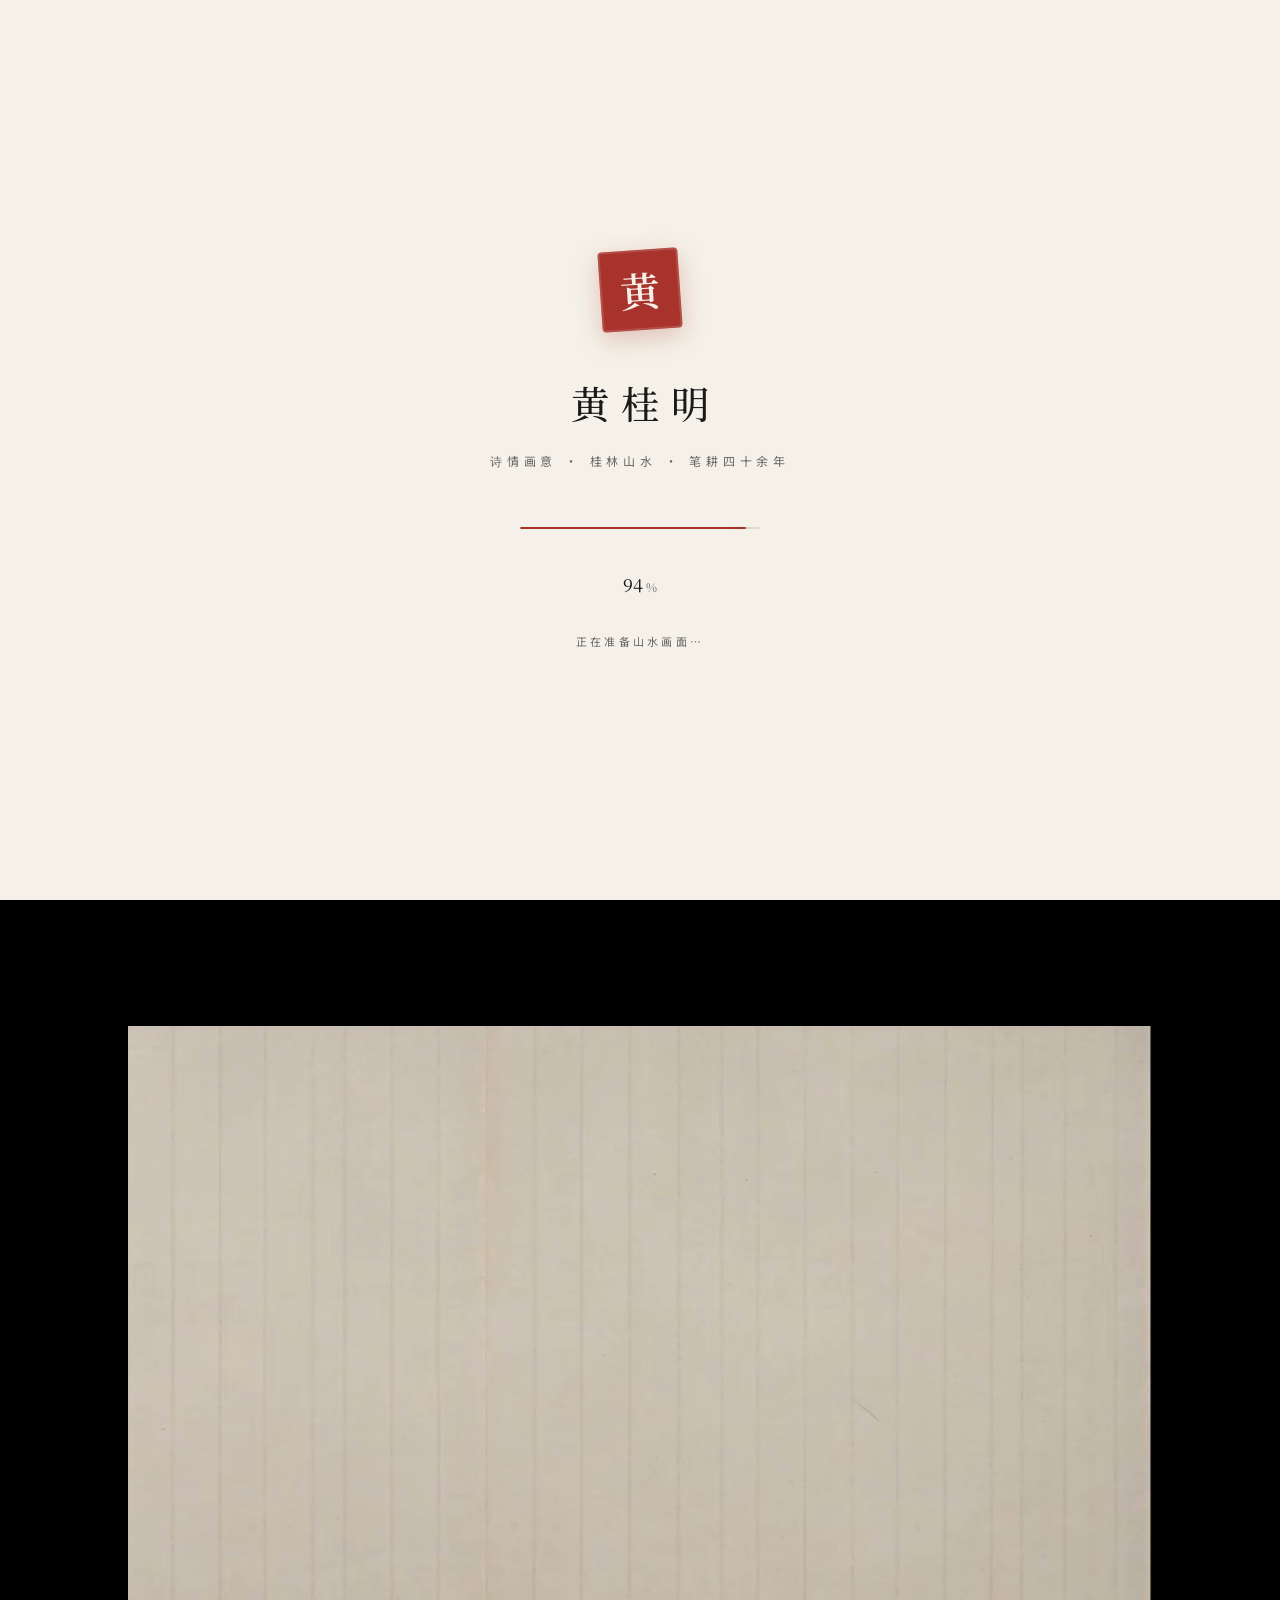
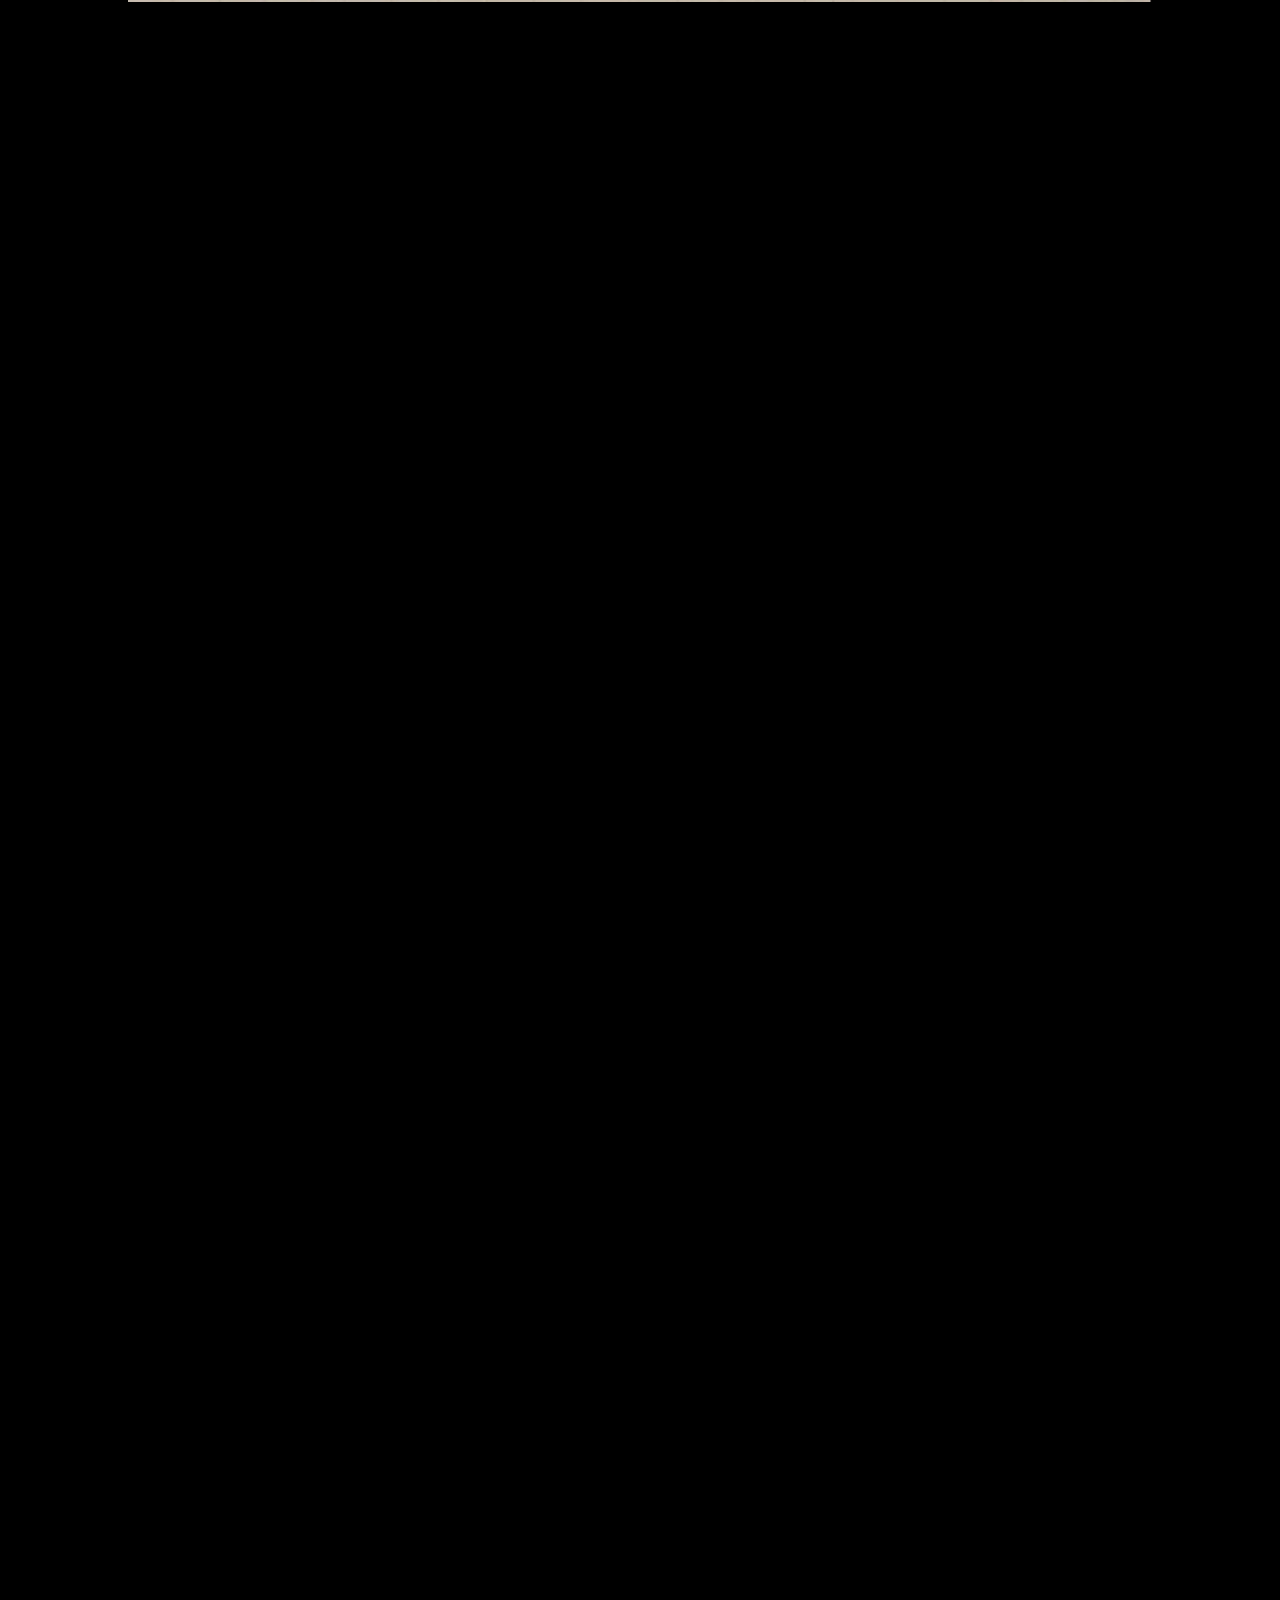
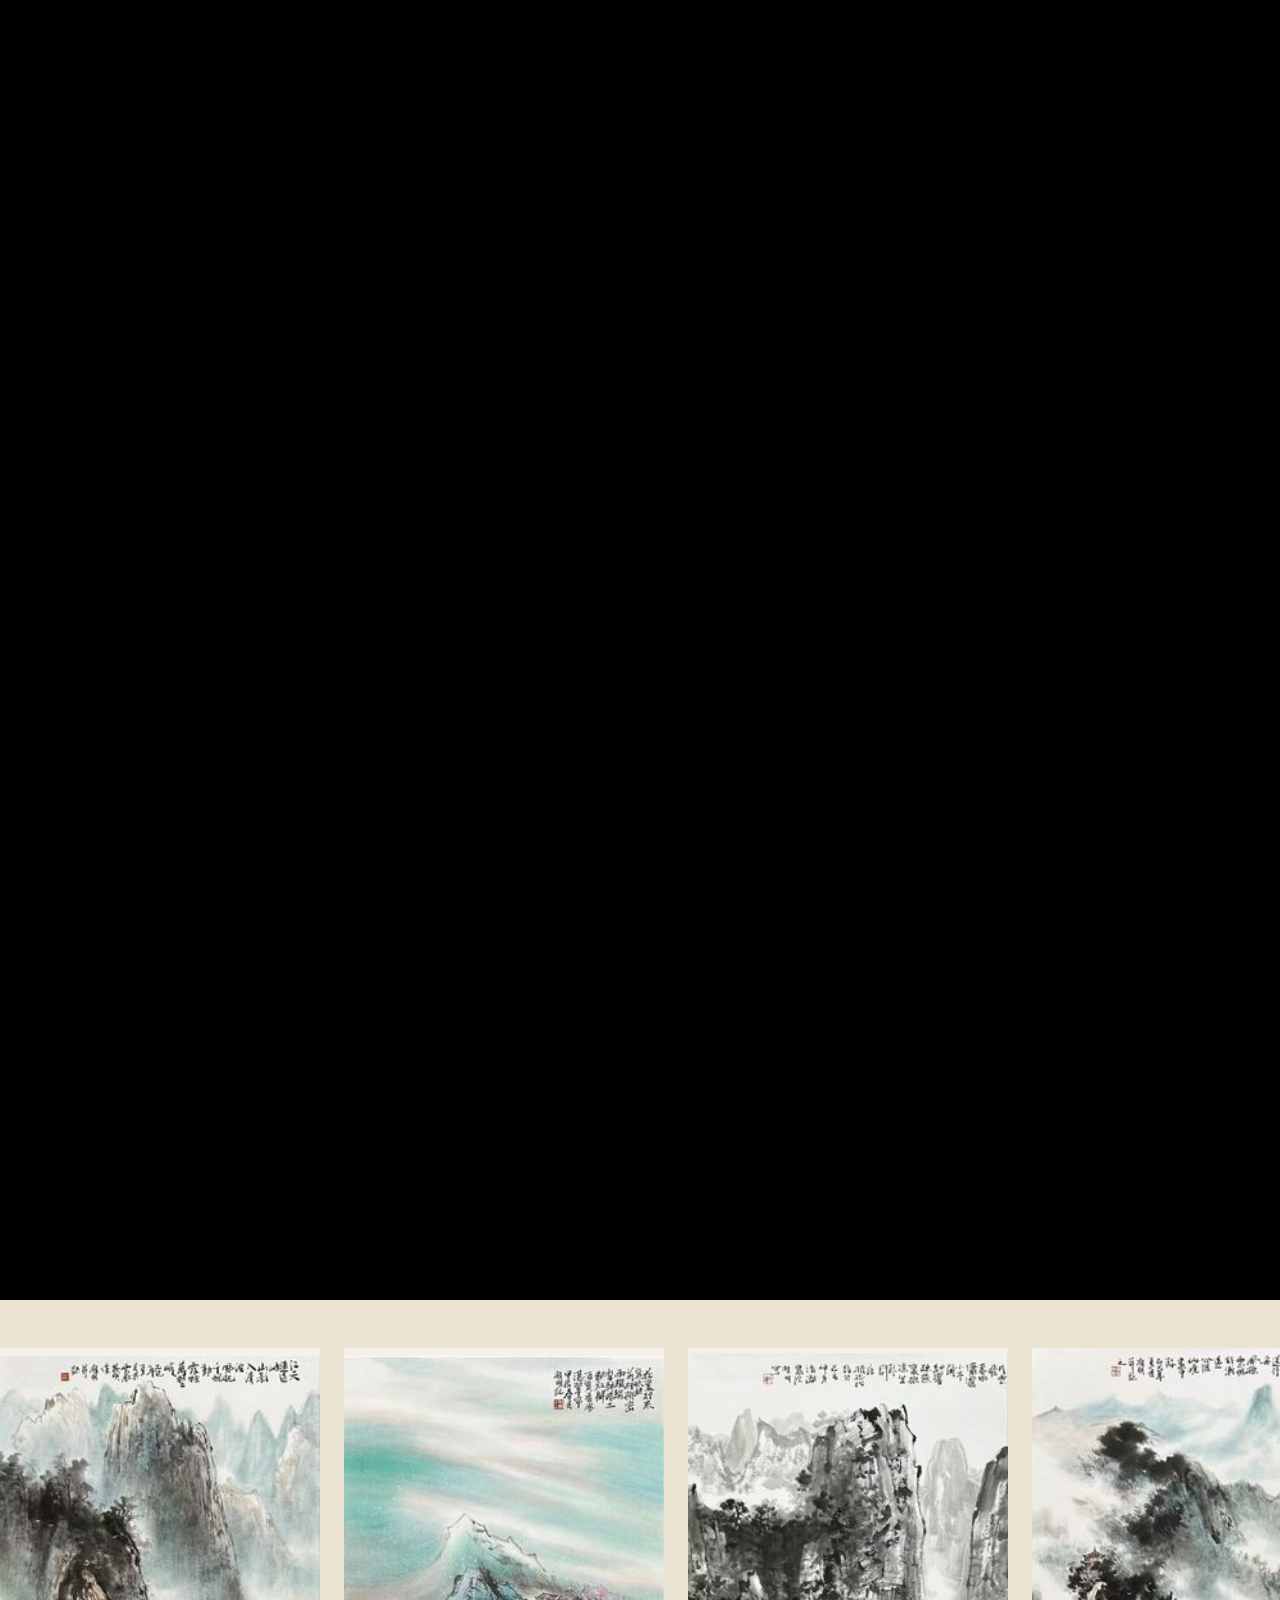
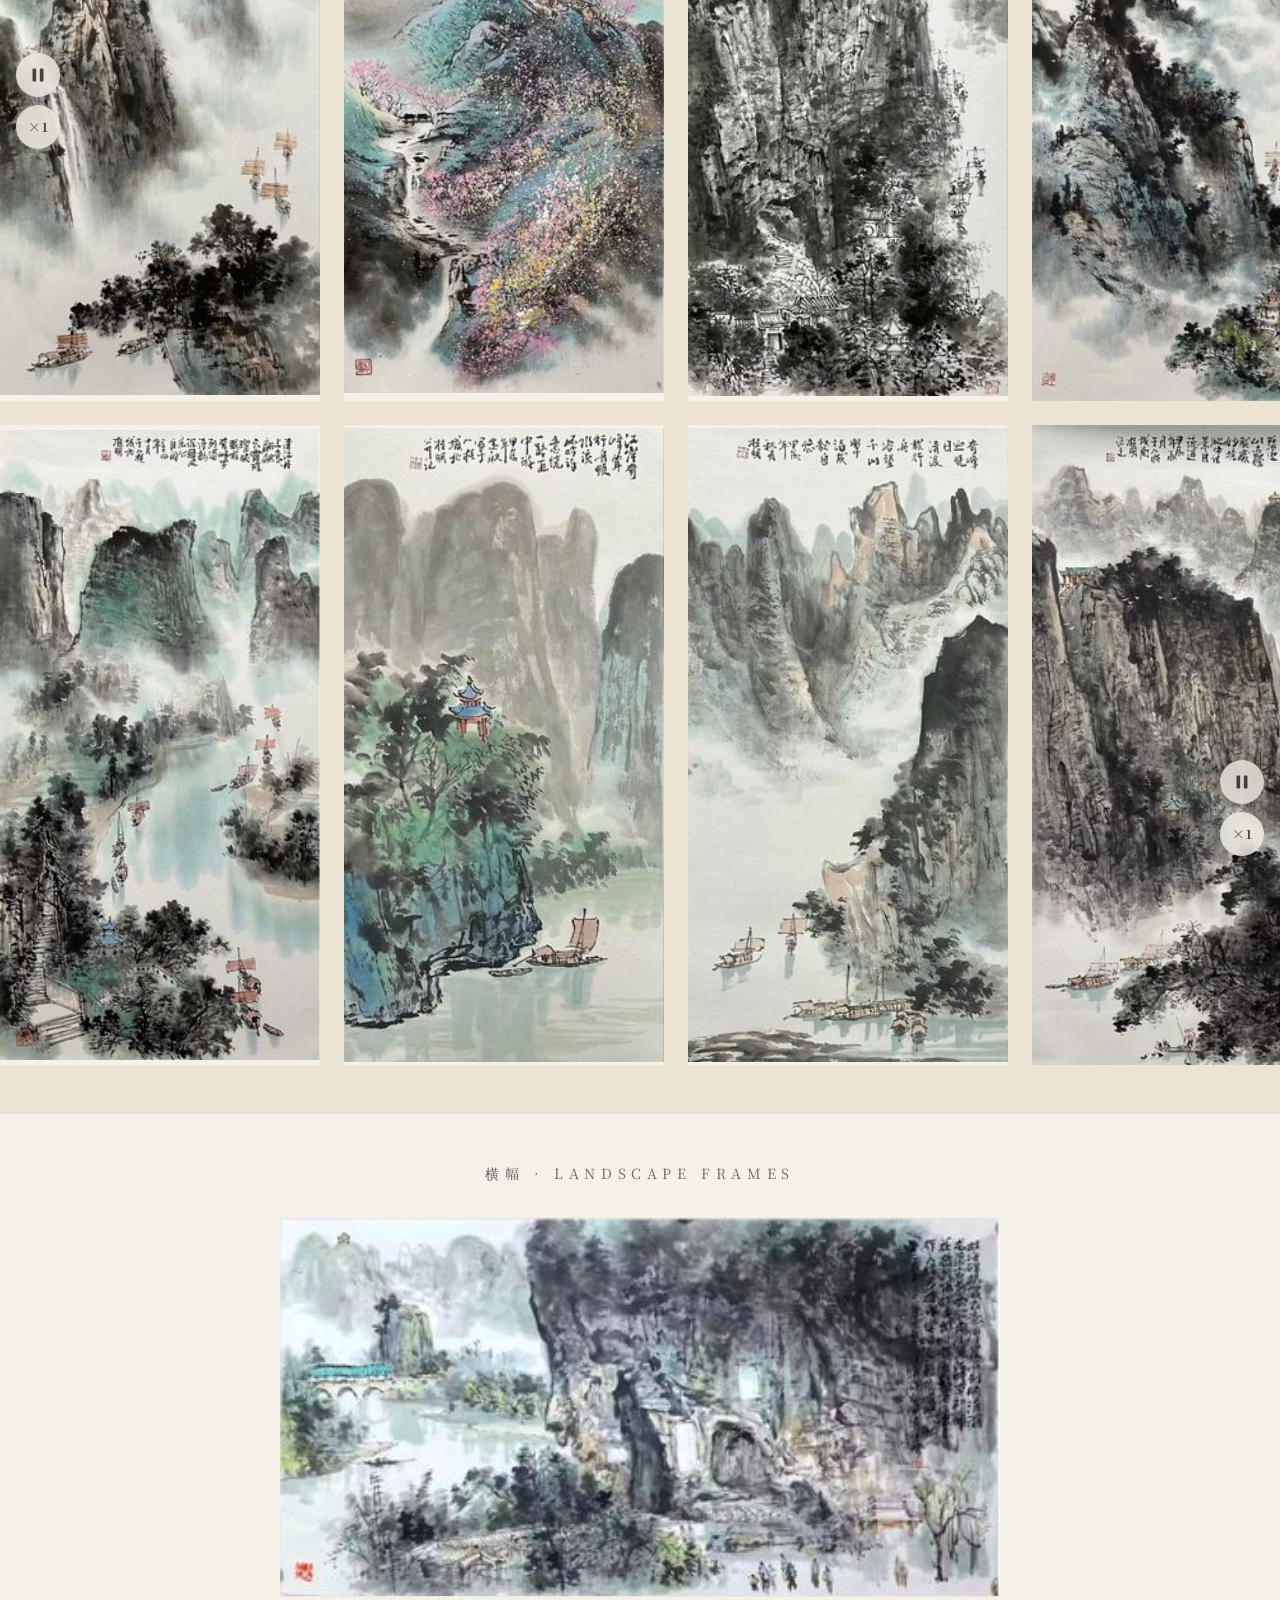
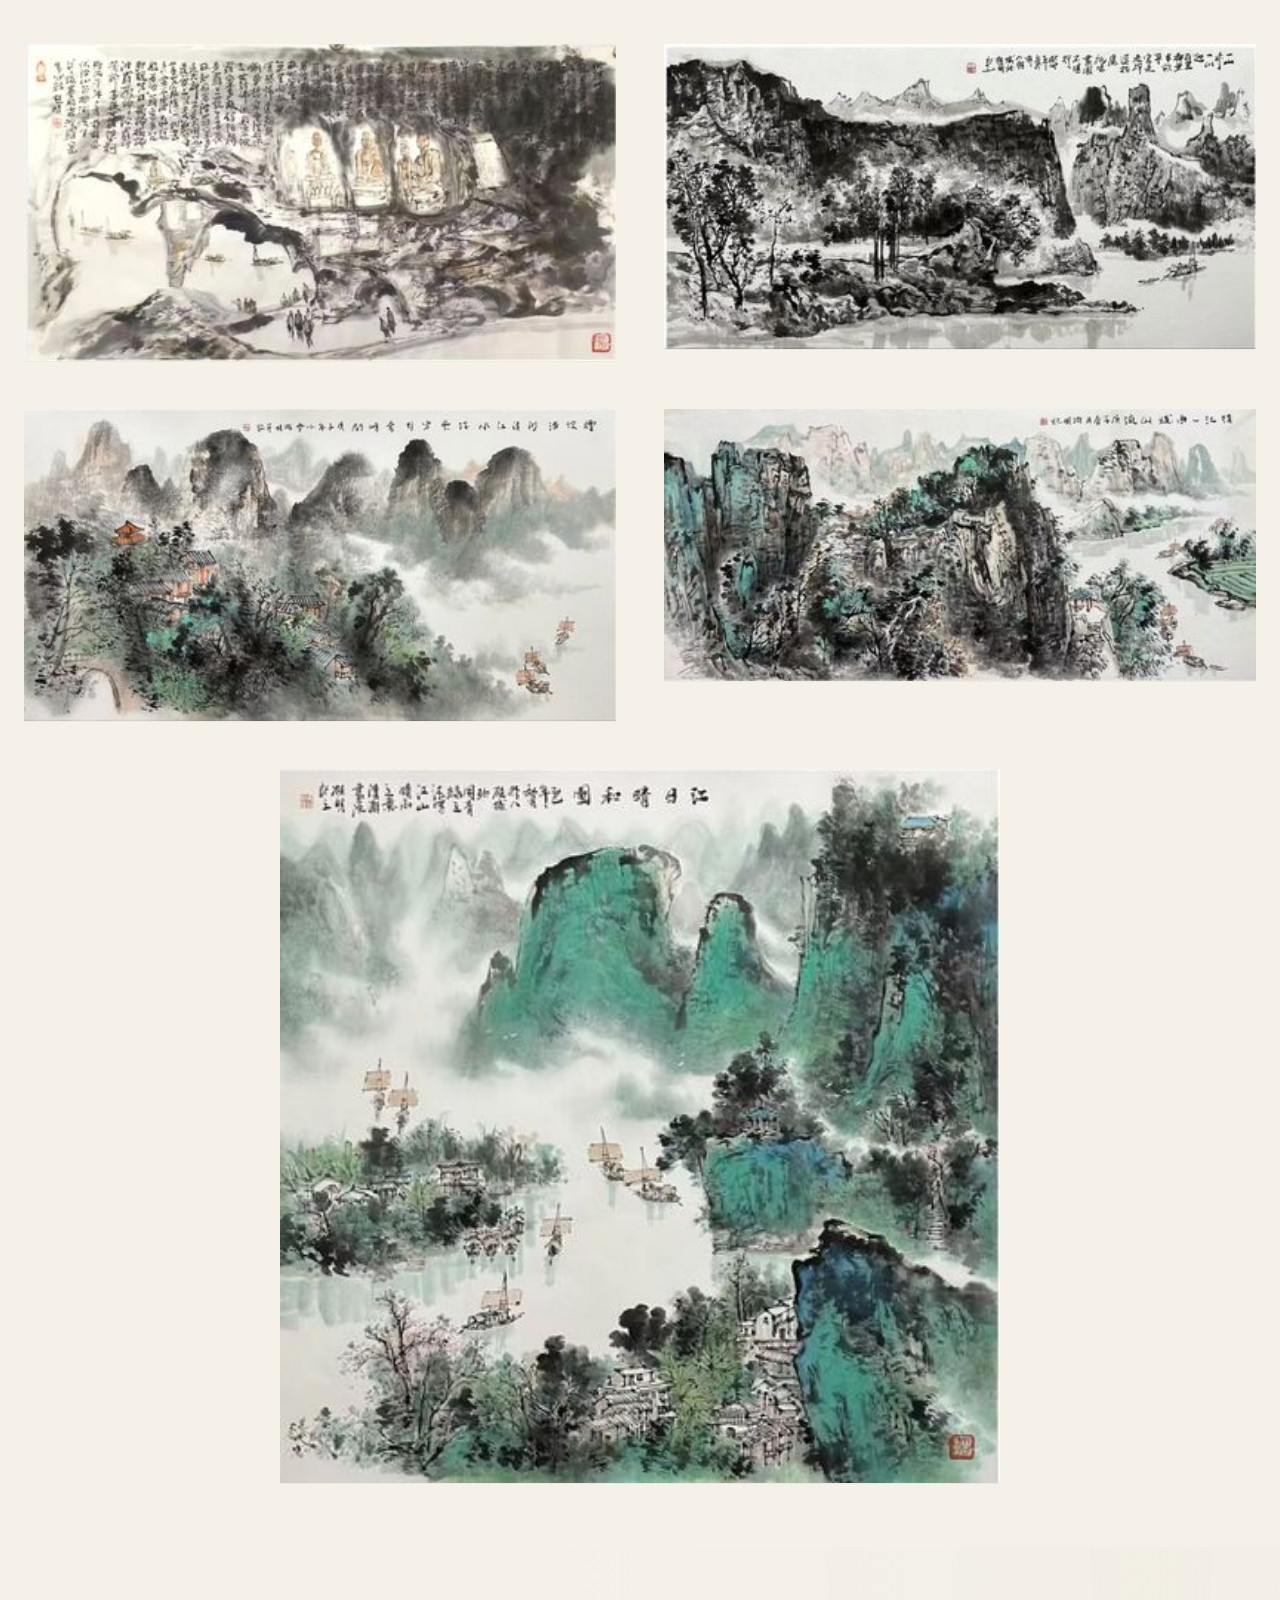
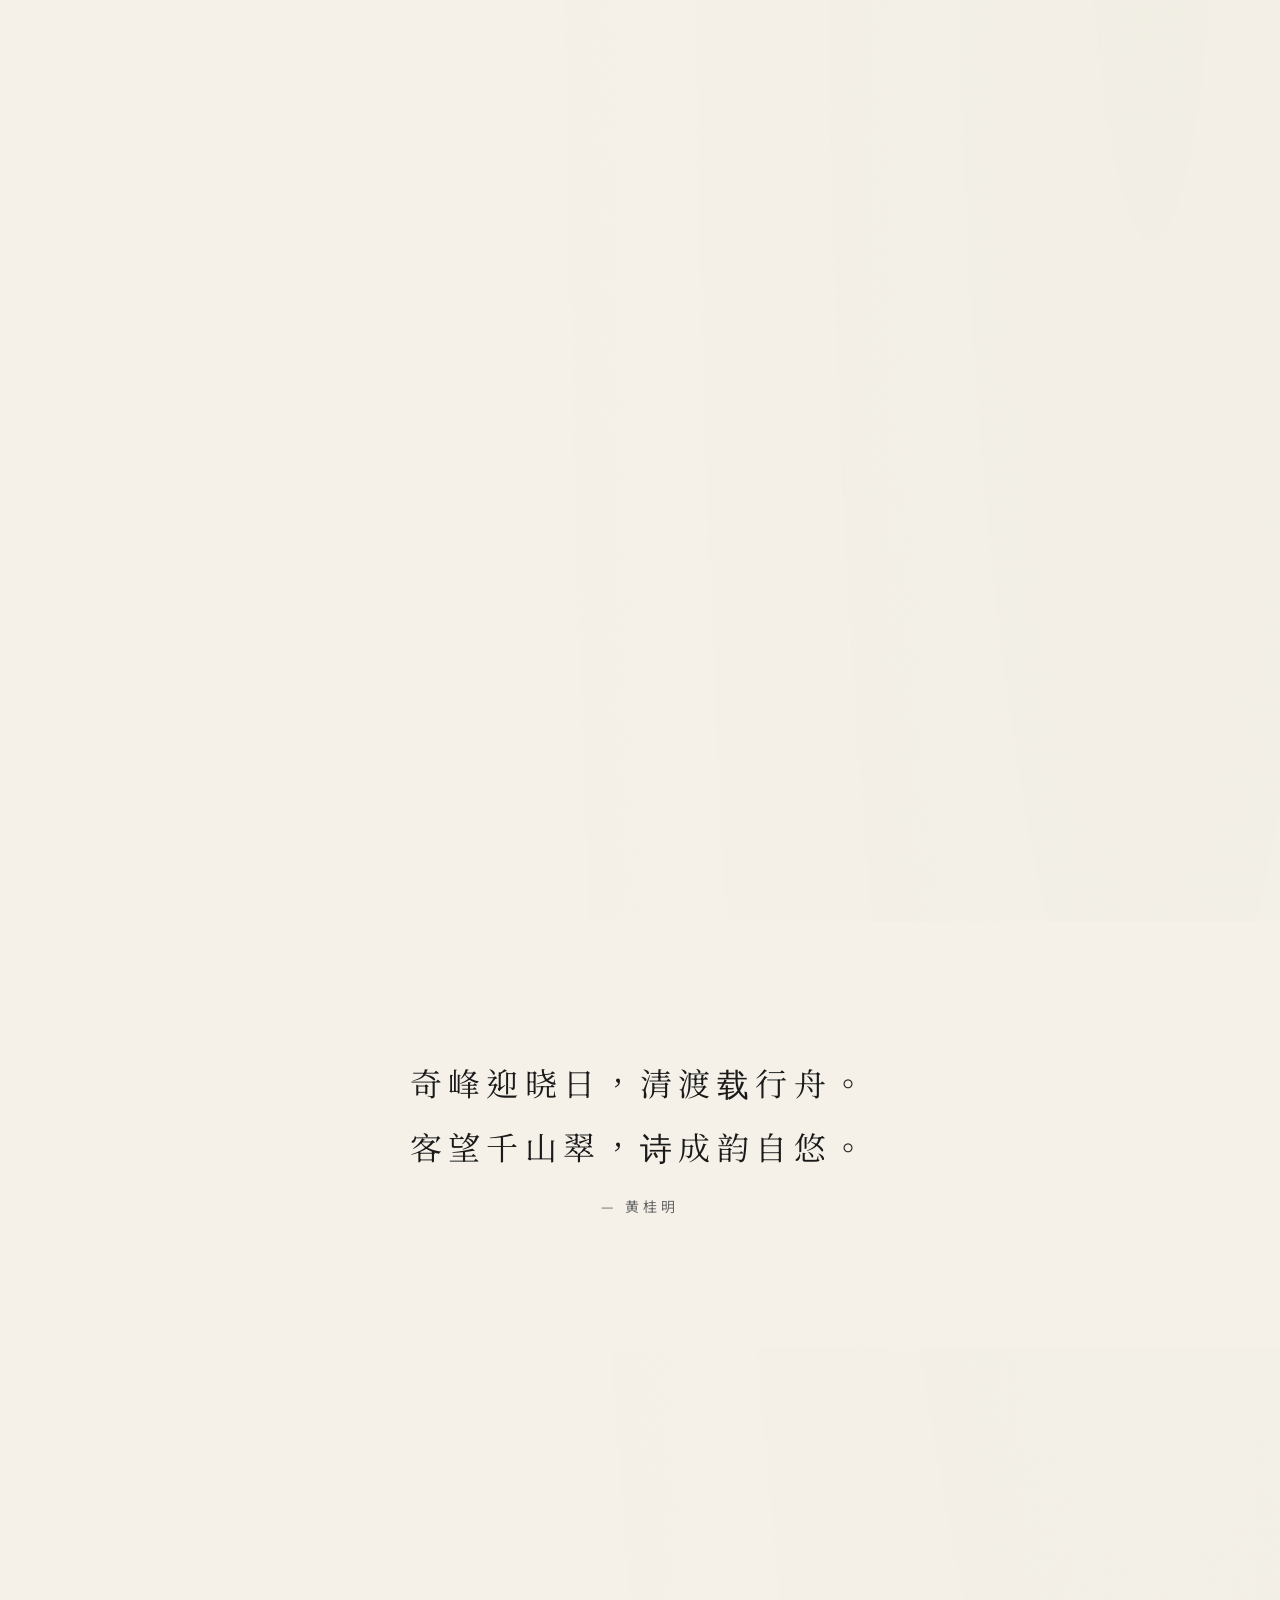
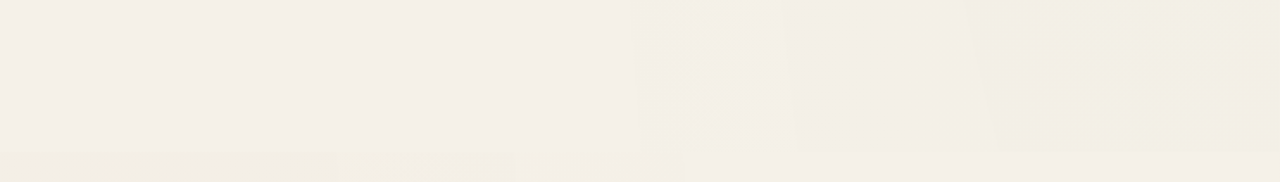
==== commit f96fd723: "fix: ScrollStory 画布对齐（v5.23 sticky 改造 + v5.47 居中修复） 两个相关问题，一起修：  1. v5.23 — 切到 CSS sticky 方案（之前未提交） " ====
--- a/index.html
+++ b/index.html
@@ -9,7 +9,7 @@
   <link rel="preconnect" href="https://fonts.googleapis.com">
   <link rel="preconnect" href="https://fonts.gstatic.com" crossorigin>
   <link href="https://fonts.googleapis.com/css2?family=Noto+Sans+TC:wght@300;400;500;700&family=Noto+Serif+TC:wght@400;500;600;700&display=swap" rel="stylesheet">
-  <link rel="stylesheet" href="styles.css?v=20260814d">
+  <link rel="stylesheet" href="styles.css?v=20260815k">
 </head>
 <body>
 
@@ -101,28 +101,79 @@
     </div>
   </section>
 
-  <!-- ScrollStory 锁定叙事（GSAP ScrollTrigger.pin + scrub） -->
+  <!-- ScrollStory 锁定叙事（CSS position: sticky + scroll 驱动） -->
   <section class="scroll-story" id="scroll-story" aria-label="黄桂明绘画过程">
-    <!-- Light Rays 远山青光线背景（letterbox 装裱空间，z-index 0，painting 覆盖后只露出 letterbox） -->
-    <canvas id="lightRaysBg" class="light-rays-bg" aria-hidden="true"></canvas>
-    <canvas id="scrollStoryCanvas" class="scroll-story__canvas"></canvas>
-
-    <!-- ScrollStory 序幕（艺术家介绍） — 双列竖排（姓名 + 题画诗），让出 72px 顶导 -->
-    <div id="introOverlay" class="intro-overlay" aria-hidden="true">
-      <article class="ssc__card ssc__card--prologue" role="listitem" data-ssc-card="0" aria-hidden="true">
-        <span class="ssc__rule" aria-hidden="true"></span>
-        <h2 class="intro-overlay__name" data-intro="name" aria-hidden="true"></h2>
-        <span class="intro-overlay__rule-vertical" aria-hidden="true"></span>
-        <p class="intro-overlay__line" data-intro="line" aria-hidden="true"></p>
-      </article>
-    </div>
-
-    <!-- ScrollStory 3 组横向卡片（数据 → 品格 → 收尾） -->
-    <div id="scrollStoryCards" class="ssc" aria-hidden="true"></div>
+    <!-- v5.23 — 用纯 CSS position: sticky 替代 GSAP pin
+         sticky 子层在 300vh 滚动区间内固定在 viewport 顶部，progress 由
+         window.scrollY 推算。完全绕开 iOS Safari 上 GSAP pin 的 position:fixed bug。 -->
+    <div class="scroll-story__sticky">
+      <!-- Light Rays 远山青光线背景（letterbox 装裱空间，z-index 0，painting 覆盖后只露出 letterbox） -->
+      <canvas id="lightRaysBg" class="light-rays-bg" aria-hidden="true"></canvas>
+      <canvas id="scrollStoryCanvas" class="scroll-story__canvas"></canvas>
+
+      <!-- ScrollStory 序幕（艺术家介绍） — 双列竖排（姓名 + 题画诗），让出 72px 顶导 -->
+      <div id="introOverlay" class="intro-overlay" aria-hidden="true">
+        <article class="ssc__card ssc__card--prologue" role="listitem" data-ssc-card="0" aria-hidden="true">
+          <span class="ssc__rule" aria-hidden="true"></span>
+          <h2 class="intro-overlay__name" data-intro="name" aria-hidden="true"></h2>
+          <span class="intro-overlay__rule-vertical" aria-hidden="true"></span>
+          <p class="intro-overlay__line" data-intro="line" aria-hidden="true"></p>
+        </article>
+      </div>
+
+      <!-- ScrollStory 3 组横向卡片（数据 → 品格 → 收尾） -->
+      <div id="scrollStoryCards" class="ssc" aria-hidden="true"></div>
+    </div>
   </section>
 
   <!-- Marquee 双行反向滚动（仅竖向 13 张作品；横向作品在下方单独展示） -->
   <section class="marquee" id="marquee" aria-label="作品长卷">
+    <!-- v5.33 — 4 个按钮：每行独立暂停 + 加速
+         Row1 控件组：左上（left:16px, top:25%），垂直排列
+         Row2 控件组：右下（right:16px, top:75%），垂直排列
+         每个按钮带 data-row + data-action 属性，JS 按属性分发 -->
+    <div class="marquee__ctrl-group marquee__ctrl-group--row1">
+      <button type="button" class="marquee__btn marquee__btn--pause" data-row="row1" data-action="pause"
+              aria-label="第1行：播放中，点击暂停" aria-pressed="false">
+        <svg class="marquee__icon marquee__icon--pause" viewBox="0 0 24 24" aria-hidden="true">
+          <rect x="6"  y="5" width="4" height="14" rx="1"/>
+          <rect x="14" y="5" width="4" height="14" rx="1"/>
+        </svg>
+        <svg class="marquee__icon marquee__icon--play" viewBox="0 0 24 24" aria-hidden="true">
+          <path d="M7 5 L19 12 L7 19 Z"/>
+        </svg>
+      </button>
+      <button type="button" class="marquee__btn marquee__btn--speed" data-row="row1" data-action="speed"
+              aria-label="第1行：正常速度，点击加速" aria-pressed="false">
+        <svg class="marquee__icon marquee__icon--normal" viewBox="0 0 24 24" aria-hidden="true">
+          <text x="12" y="17" text-anchor="middle" font-size="14" font-weight="700">×1</text>
+        </svg>
+        <svg class="marquee__icon marquee__icon--fast" viewBox="0 0 24 24" aria-hidden="true">
+          <path d="M13 5 L21 12 L13 19 Z M3 5 L11 12 L3 19 Z"/>
+        </svg>
+      </button>
+    </div>
+    <div class="marquee__ctrl-group marquee__ctrl-group--row2">
+      <button type="button" class="marquee__btn marquee__btn--pause" data-row="row2" data-action="pause"
+              aria-label="第2行：播放中，点击暂停" aria-pressed="false">
+        <svg class="marquee__icon marquee__icon--pause" viewBox="0 0 24 24" aria-hidden="true">
+          <rect x="6"  y="5" width="4" height="14" rx="1"/>
+          <rect x="14" y="5" width="4" height="14" rx="1"/>
+        </svg>
+        <svg class="marquee__icon marquee__icon--play" viewBox="0 0 24 24" aria-hidden="true">
+          <path d="M7 5 L19 12 L7 19 Z"/>
+        </svg>
+      </button>
+      <button type="button" class="marquee__btn marquee__btn--speed" data-row="row2" data-action="speed"
+              aria-label="第2行：正常速度，点击加速" aria-pressed="false">
+        <svg class="marquee__icon marquee__icon--normal" viewBox="0 0 24 24" aria-hidden="true">
+          <text x="12" y="17" text-anchor="middle" font-size="14" font-weight="700">×1</text>
+        </svg>
+        <svg class="marquee__icon marquee__icon--fast" viewBox="0 0 24 24" aria-hidden="true">
+          <path d="M13 5 L21 12 L13 19 Z M3 5 L11 12 L3 19 Z"/>
+        </svg>
+      </button>
+    </div>
     <div class="marquee__track" id="marqueeRow1"></div>
     <div class="marquee__track" id="marqueeRow2"></div>
   </section>
@@ -157,8 +208,9 @@
             不用找合作画廊，画廊老板却主动上门协商取货。
           </p>
           <p class="story__signature">— 黄桂明 · 桂林</p>
-          <div style="margin-top:48px;">
+          <div class="story__cta">
             <a href="gallery.html" class="btn btn--ghost-dark">了解画家更多作品 →</a>
+            <a href="artist.html" class="btn btn--ghost-dark">了解艺术家 →</a>
           </div>
         </div>
       </div>
@@ -190,12 +242,12 @@
   <script src="lib/escape-html.js?v=20260730" defer></script>
   <script src="lib/svg-defs.js?v=20260729" defer></script>
   <script src="lib/artworks-data.js?v=20260729" defer></script>
-  <script src="lib/smooth-scroll.js?v=20260729" defer></script>
+  <script src="lib/smooth-scroll.js?v=20260815" defer></script>
   <script src="lib/nav.js?v=20260814a" defer></script>
   <script src="lib/portrait-hint.js?v=20260814c" defer></script>
   <script src="lib/footer.js?v=20260731f" defer></script>
   <script src="lib/image-fit.js?v=20260801a" defer></script>
-  <script src="lib/lightbox.js?v=20260803" defer></script>
+  <script src="lib/lightbox.js?v=20260815d" defer></script>
   <script>
     window.addEventListener('DOMContentLoaded', function(){
       NAV_BOOT({ homepage: true });
@@ -215,12 +267,12 @@
       });
     });
   </script>
-  <script src="lib/scroll-story-progress.js?v=20260730b" defer></script>
+  <script src="lib/scroll-story-progress.js?v=20260815" defer></script>
   <script src="lib/scroll-story-cards-data.js?v=20260730b" defer></script>
   <script src="lib/light-rays-background.js?v=20260803b" defer></script>
   <script src="lib/scroll-story-cards.js?v=20260730b" defer></script>
   <script src="lib/intro-overlay.js?v=20260730b" defer></script>
-<script src="lib/marquee-row.js?v=20260814f" defer></script>
-  <script src="ink-effects.js?v=20260814a" defer></script>
+<script src="lib/marquee-row.js?v=20260815j" defer></script>
+  <script src="ink-effects.js?v=20260815u" defer></script>
 </body>
 </html>
--- a/styles.css
+++ b/styles.css
@@ -1078,6 +1078,27 @@
   border: 1px solid transparent;
 }
 
+/* Story 章节底部 CTA 按钮组（两个并排，移动端自动换行） */
+.story__cta {
+  margin-top: 48px;
+  display: flex;
+  gap: 16px;
+  flex-wrap: wrap;
+}
+
+/* 移动端适配：按钮垂直堆叠 + 占满容器宽度（触屏友好） */
+@media (max-width: 768px) {
+  .story__cta {
+    flex-direction: column;
+    align-items: stretch;
+    gap: 12px;
+    margin-top: 32px;
+  }
+  .story__cta .btn {
+    justify-content: center;
+  }
+}
+
 .btn--primary {
   background: var(--color-seal);
   color: var(--color-paper);
@@ -1342,6 +1363,149 @@
   font-family: var(--font-serif);
   font-size: 0.9375rem;
   color: var(--color-ink);
+}
+
+/* v5.48 — 联系方式区（替代购买渠道）
+   作品集站不展示标价，所有作品默认为非卖品；如有意收藏，请致电联系。
+   设计要点：
+     - 与 specs 列表视觉延续（同样 border 风格、margin-bottom）
+     - 电话按钮用 --color-seal 印章红做强 CTA
+     - tel: 链接在手机端可一键拨打
+     - 文案强调"孤品 / 不在线售卖"暗示稀缺性，引导线下咨询 */
+.artwork__contact {
+  margin-top: var(--space-md);
+  padding: var(--space-2xl) var(--space-xl);
+  background: var(--color-paper-warm);
+  border: 1px solid var(--color-divider);
+  border-radius: 4px;
+  position: relative;
+  /* 印章红装饰条：左侧 4px 竖线，呼应中国传统印章 */
+  box-shadow: inset 4px 0 0 var(--color-seal);
+}
+.artwork__contact-title {
+  font-family: var(--font-serif);
+  font-size: 1.5rem;
+  font-weight: 600;
+  color: var(--color-ink);
+  margin: var(--space-md) 0 var(--space-lg);
+  letter-spacing: 0.05em;
+}
+.artwork__contact-text {
+  font-size: 0.9375rem;
+  line-height: 1.8;
+  color: var(--color-ink-soft);
+  margin-bottom: var(--space-xl);
+}
+.artwork__contact-phone {
+  display: inline-flex;
+  align-items: center;
+  gap: 12px;
+  padding: 14px 28px;
+  background: var(--color-seal);
+  color: #FFFFFF;
+  text-decoration: none;
+  font-family: var(--font-serif);
+  font-size: 1.25rem;
+  font-weight: 500;
+  letter-spacing: 0.08em;
+  border-radius: 4px;
+  transition: background 200ms ease, transform 200ms ease;
+  user-select: none;
+  -webkit-user-select: none;
+}
+.artwork__contact-phone:hover {
+  background: #8b2920;        /* 深一档印章红 */
+  transform: translateY(-1px);
+}
+.artwork__contact-phone:active {
+  transform: translateY(0);
+}
+.artwork__contact-icon {
+  width: 20px;
+  height: 20px;
+  flex-shrink: 0;
+}
+.artwork__contact-hint {
+  margin-top: var(--space-md);
+  font-size: 0.8125rem;
+  color: var(--color-ink-mute);
+  letter-spacing: 0.05em;
+}
+
+/* v5.49 — 微信同号行
+   微信号与手机号相同；微信没有标准 URL 协议（不像 tel:），
+   所以提供"复制"按钮：navigator.clipboard 复制号码到剪贴板。 */
+.artwork__contact-wechat {
+  display: flex;
+  align-items: center;
+  gap: 10px;
+  margin-top: var(--space-md);
+  padding: 10px 14px;
+  background: rgba(255, 255, 255, 0.6);
+  border: 1px solid var(--color-divider);
+  border-radius: 4px;
+  flex-wrap: wrap;
+  /* 微信绿（与品牌印章红形成对比，但仍低调） */
+  color: #07c160;
+}
+.artwork__contact-icon--wechat {
+  width: 20px;
+  height: 20px;
+  flex-shrink: 0;
+  color: #07c160;
+}
+.artwork__contact-wechat-label {
+  font-size: 0.875rem;
+  color: var(--color-ink-mute);
+  letter-spacing: 0.05em;
+}
+.artwork__contact-wechat-id {
+  font-family: var(--font-serif);
+  font-size: 1rem;
+  color: var(--color-ink);
+  font-weight: 500;
+  letter-spacing: 0.04em;
+  /* 长按选中复制（兜底，clipboard API 不可用时） */
+  user-select: all;
+  -webkit-user-select: all;
+}
+.artwork__contact-copy {
+  margin-left: auto;
+  background: transparent;
+  border: 1px solid var(--color-seal);
+  color: var(--color-seal);
+  padding: 6px 14px;
+  border-radius: 4px;
+  font-family: var(--font-serif);
+  font-size: 0.8125rem;
+  cursor: pointer;
+  display: inline-flex;
+  align-items: center;
+  gap: 6px;
+  letter-spacing: 0.08em;
+  transition: background 200ms ease, color 200ms ease, border-color 200ms ease;
+}
+.artwork__contact-copy:hover {
+  background: var(--color-seal);
+  color: #FFFFFF;
+}
+.artwork__contact-copy.is-copied {
+  background: #5DBB63;          /* 绿色：复制成功反馈 */
+  color: #FFFFFF;
+  border-color: #5DBB63;
+}
+.artwork__contact-copy .artwork__contact-icon {
+  width: 14px;
+  height: 14px;
+  color: inherit;
+}
+
+@media (max-width: 1024px) {
+  /* 移动端：联系方式按钮全宽，更好点击 */
+  .artwork__contact-phone {
+    width: 100%;
+    justify-content: center;
+  }
 }
 
 .artwork__price-row {
@@ -1478,6 +1642,95 @@
   gap: var(--space-lg);            /* 行间距由 gap 统一管理 */
 }
 
+/* v5.33 — 4 个按钮：每行独立控制（暂停 + 加速）
+   关键设计决策：
+   - 每行单独一个 .marquee__ctrl-group，垂直对齐该行中心
+     row1 group: top:25%（上半 section 中心）
+     row2 group: top:75%（下半 section 中心）
+   - z-index:10 + pointer-events:auto 确保不被 marquee__track 遮挡
+   - 绝对定位 + 半透明背景，确保不被 .marquee overflow:hidden 裁掉 */
+.marquee__ctrl-group {
+  position: absolute;
+  z-index: 10;
+  display: flex;
+  flex-direction: column;
+  gap: 8px;
+  pointer-events: auto;
+}
+.marquee__ctrl-group--row1 { left: 16px; top: 25%; }
+.marquee__ctrl-group--row2 { right: 16px; top: 75%; }
+
+.marquee__btn {
+  position: relative;     /* 脱离文档流，便于 absolute 居中 icon */
+  width: 44px;
+  height: 44px;
+  border: none;
+  border-radius: 50%;
+  background: rgba(245, 241, 232, 0.78);
+  backdrop-filter: blur(8px);
+  -webkit-backdrop-filter: blur(8px);
+  box-shadow: 0 2px 12px rgba(0, 0, 0, 0.10);
+  color: rgba(15, 15, 15, 0.75);
+  cursor: pointer;
+  display: flex;
+  align-items: center;
+  justify-content: center;
+  transition: background 200ms ease, transform 200ms ease, color 200ms ease;
+  /* icon 切换通过 CSS 变量 */
+  --icon-active: 1;
+  --icon-hidden: 0;
+  /* 显式 pointer-events 防止被 marquee 容器透传 */
+  pointer-events: auto;
+}
+.marquee__btn:hover {
+  background: rgba(245, 241, 232, 0.95);
+  color: rgba(15, 15, 15, 0.95);
+  transform: scale(1.08);
+}
+.marquee__btn:focus-visible {
+  outline: 2px solid var(--color-seal, #c0392b);
+  outline-offset: 3px;
+}
+.marquee__btn:active {
+  transform: scale(0.95);
+}
+
+/* icon 通用样式 */
+.marquee__icon {
+  width: 22px;
+  height: 22px;
+  fill: currentColor;
+  position: absolute;
+  top: 50%;
+  left: 50%;
+  transform: translate(-50%, -50%);
+  transition: opacity 200ms ease;
+  pointer-events: none;  /* 点击穿透到按钮 */
+}
+.marquee__icon text { fill: currentColor; font-family: var(--font-serif); font-size: 14px; font-weight: 700; }
+
+/* 暂停按钮：默认显示 pause 图标，暂停时切到 play */
+.marquee__btn--pause .marquee__icon--pause { opacity: var(--icon-active); }
+.marquee__btn--pause .marquee__icon--play  { opacity: var(--icon-hidden); }
+.marquee__btn--pause.is-paused {
+  --icon-active: 0;
+  --icon-hidden: 1;
+}
+
+/* 加速按钮：默认显示 ×1（normal），加速时切到 ⏩（fast） */
+.marquee__btn--speed .marquee__icon--normal { opacity: var(--icon-active); }
+.marquee__btn--speed .marquee__icon--fast   { opacity: var(--icon-hidden); }
+.marquee__btn--speed.is-fast {
+  --icon-active: 0;
+  --icon-hidden: 1;
+}
+
+/* 移动端：按钮稍小（避免遮挡内容） */
+@media (max-width: 768px) {
+  .marquee__btn { width: 40px; height: 40px; }
+  .marquee__icon { width: 20px; height: 20px; }
+}
+
 /* ===== Marquee Landscape（横向作品单独展示）=====
    横向作品在竖向长卷里显得矮胖、细节不清，因此脱离滚动机制，
    改成静态网格直观展示 —— 6 张全部直接呈现，无需等待滚动。
@@ -1665,6 +1918,9 @@
   border-radius: 50%;
   transition: background 200ms ease, transform 200ms ease;
   font-family: var(--font-serif);
+  z-index: 1;            /* Issue#3 修复：图片 transform 创建了独立 stacking context，
+                           按 DOM 顺序绘制会覆盖按钮。提升 z-index 让按钮始终在上层。
+                           桌面 + 移动端统一修复，不影响电脑端视觉。 */
 }
 .lightbox__close:hover,
 .lightbox__close:focus-visible {
@@ -1952,21 +2208,45 @@
 .scroll-story {
   position: relative;
   width: 100%;
-  /* 保持 100vh 让 ScrollTrigger pin 工作；padding-top 让出固定导航栏高度 */
-  height: 100vh;
-  padding: var(--nav-height) 0 0 0;
+  /* v5.24 — 用 100dvh 替代 100vh。100vh 在 iOS Safari 是包含 URL bar 的"大视口"，
+     即使 URL bar 收起 100vh 也不变，导致 sticky 计算错位。
+     100dvh = dynamic viewport height，会随 URL bar 折叠实时变化。 */
+  height: calc(100dvh + 300dvh);
+  padding: 0;
   box-sizing: border-box;
   /* v5.18 — canvas 严格 16:9 后上下无 letterbox，左右 letterbox ≈ 110px 给文字 */
   background: #000000;
-  display: flex;
-  align-items: center;
-  justify-content: center;
-  overflow: hidden;
+  /* v5.23 — 移除 overflow:hidden（必须！否则子层 position:sticky 失效，
+     sticky 在 overflow:hidden 容器内只能在该容器内"卡住"，不跟随页面）。
+     移除 display:flex/center（移到 .scroll-story__sticky）。 */
+  display: block;
+
+  /* v5.22.2 — 显式 z-index:2 确保 ScrollStory 在所有下方元素之上 */
+  z-index: 2;
 
   /* 默认隐藏（无 transform 缩放 — 边框严格对齐） */
   opacity: 0;
   transition: opacity 800ms cubic-bezier(0.16, 1, 0.3, 1);
   will-change: opacity;
+}
+
+/* v5.23 — 纯 CSS sticky 钉位层
+   - top: var(--nav-height) = 顶部让出导航栏高度
+   - height: calc(100dvh - var(--nav-height)) = 从 nav 下方到视口底部正好填满可视区
+     （之前是 100dvh，sticky 子层底部超出视口底部 nav-height，canvas 居中后
+     上方留白 ≈124px / 下方留白 ≈54px，差 70px（≈nav 高度），用户感知"画布偏上"）
+   - display:flex/center = 居中显示 canvas + overlays
+   - 在外层 section（400vh））滚动时，sticky 子层钉在 viewport 顶部，
+     整段 300vh 滚动距离被用于驱动动画进度。 */
+.scroll-story__sticky {
+  position: sticky;
+  top: var(--nav-height);
+  height: calc(100dvh - var(--nav-height));
+  display: flex;
+  align-items: center;
+  justify-content: center;
+  overflow: hidden;
+  /* z-index: inherit — 继承 section 的 z-index:2，无需另设 */
 }
 
 /* ---------- Light Rays 远山青光线背景（v5.9 移除） ----------
@@ -1996,16 +2276,54 @@
 }
 
 .scroll-story__canvas {
-  /* v5.20 — 缩小画布留出真正 letterbox：宽度从 92vw 收到 80vw，左右各留 10vw (≈144px) 给文字 */
+  /* v5.24 — 适配 landscape：原先 width:80vw 在横屏（800×375）下 16:9 计算出
+     的高度（360px）超过 max-height（303px），浏览器只缩高度不缩宽度，
+     导致画布被压扁、bitmap 拉伸。现改用 aspect-ratio + min() 双约束：
+       width = min(80vw, (100dvh - nav) * 16/9)
+       保持 16:9 aspect-ratio
+     横屏下高度先到上限，宽度按 16:9 反算。 */
   display: block;
-  width: 80vw;
-  height: calc(80vw * 9 / 16);
-  max-height: calc(100vh - var(--nav-height));
+  aspect-ratio: 16 / 9;
+  width: min(80vw, calc((100dvh - var(--nav-height)) * 16 / 9));
+  max-height: calc(100dvh - var(--nav-height));
   margin: 0 auto;
   padding: 0;
   border: 0;
   outline: none;
   position: relative;
+}
+
+/* v5.24 — 移动端 landscape 适配：
+   横屏下视口高度小（≈375px），72px 导航栏占 19%，加上 URL bar 实际
+   留给 ScrollStory 动画的可用高度更小，需要：
+     1. 缩小 nav 高度（--nav-height 56px）释放更多画布空间
+     2. 减小 nav 内边距（var(--space-lg) → 12px）让导航本身更紧凑
+     3. 进一步限制 canvas max-height，确保不被 nav 视觉遮挡 */
+@media (max-width: 920px) and (orientation: landscape) {
+  :root {
+    /* v5.47 — nav 实际高度约 66px（padding 12px ×2 + logo 高度 + 1px 边框）。
+       之前设 56px 偏小，sticky 子层底部留白比顶部多 10px。设为 66px 让上下对称。 */
+    --nav-height: 66px;
+  }
+  .nav {
+    padding: 12px 0;
+  }
+  .scroll-story__sticky {
+    top: var(--nav-height);
+  }
+  .scroll-story__canvas {
+    /* 横屏下额外让出 4px 安全距离，避免顶到 nav 下沿 */
+    max-height: calc(100dvh - var(--nav-height) - 4px);
+  }
+}
+
+/* v5.47 — 移动端 portrait：nav 实际高度约 60px，但 --nav-height 默认 72px
+   导致 sticky 子层顶部比 nav 底部高 10-12px，canvas 居中后上下不对称。
+   显式把 --nav-height 设为 60px，让 sticky 子层顶部紧贴 nav 底部。 */
+@media (max-width: 920px) and (orientation: portrait) {
+  :root {
+    --nav-height: 60px;
+  }
 }
 
 .scroll-story__canvas::before,
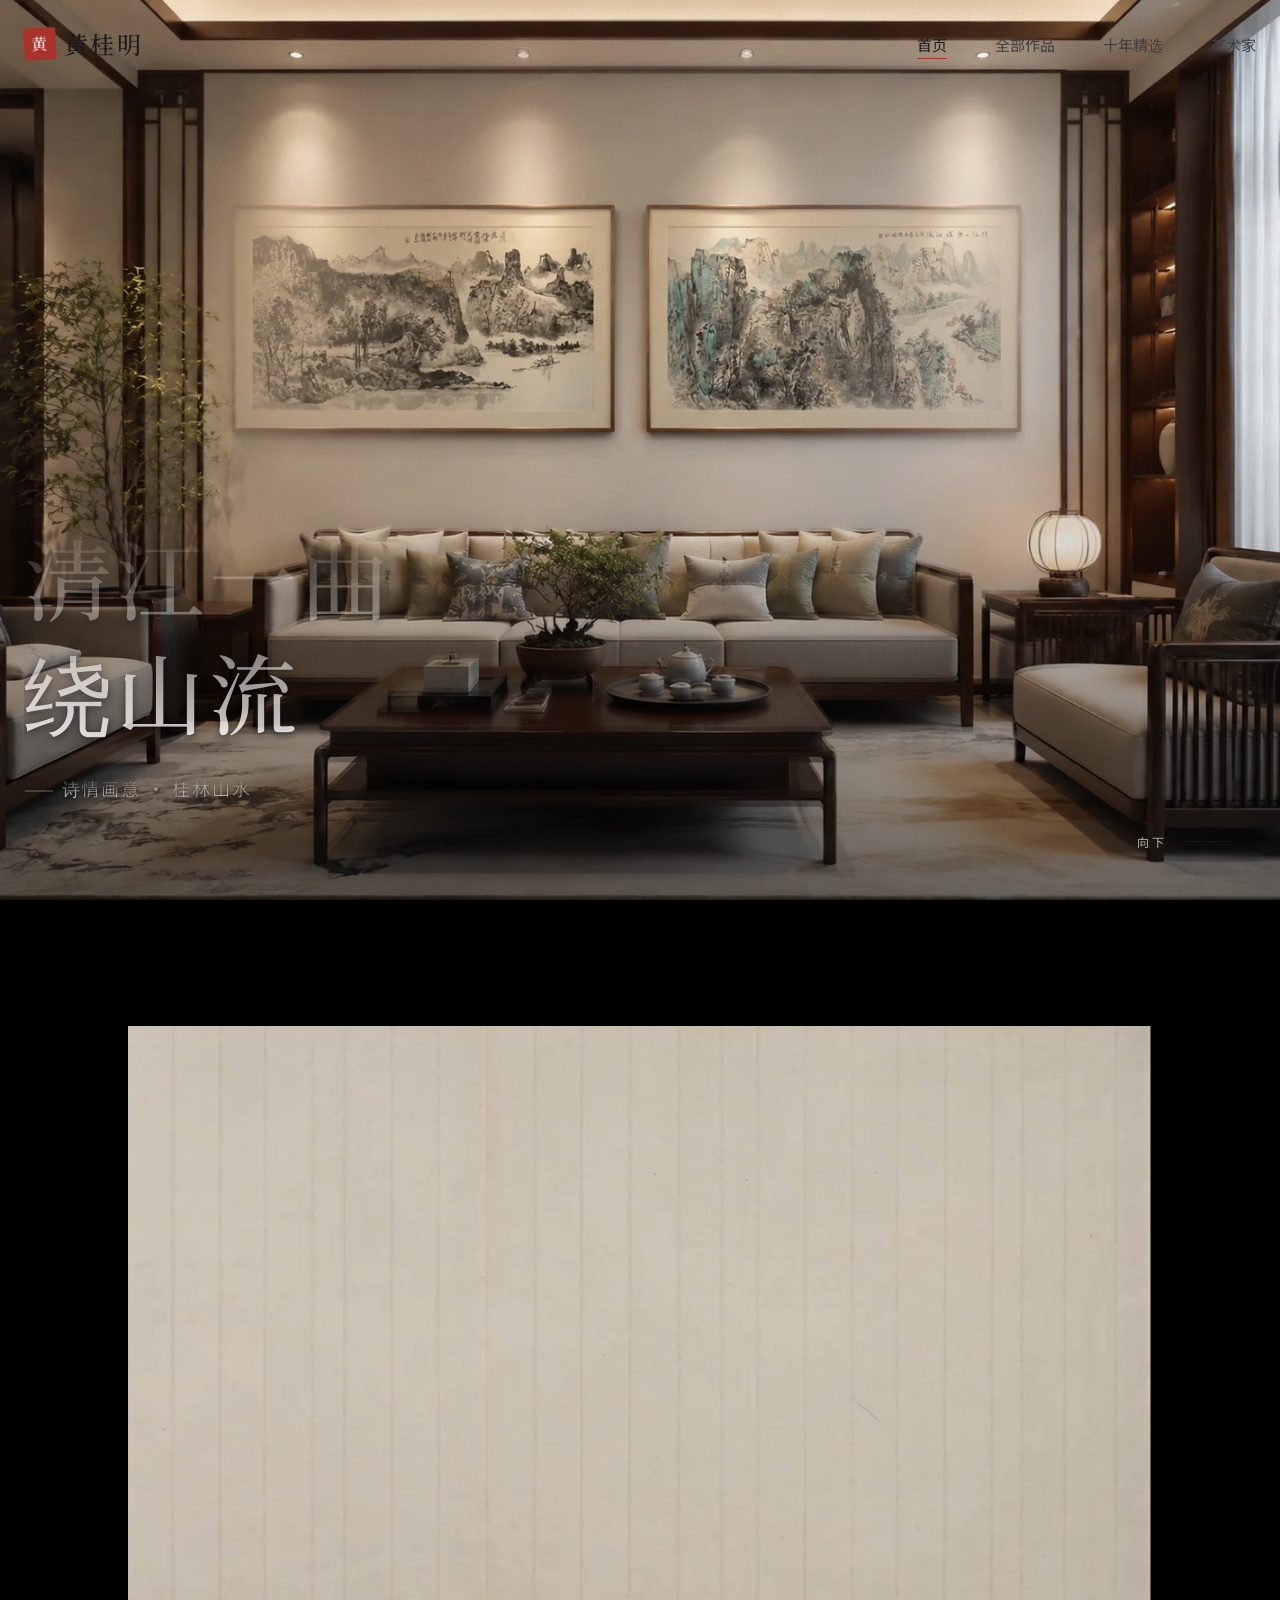
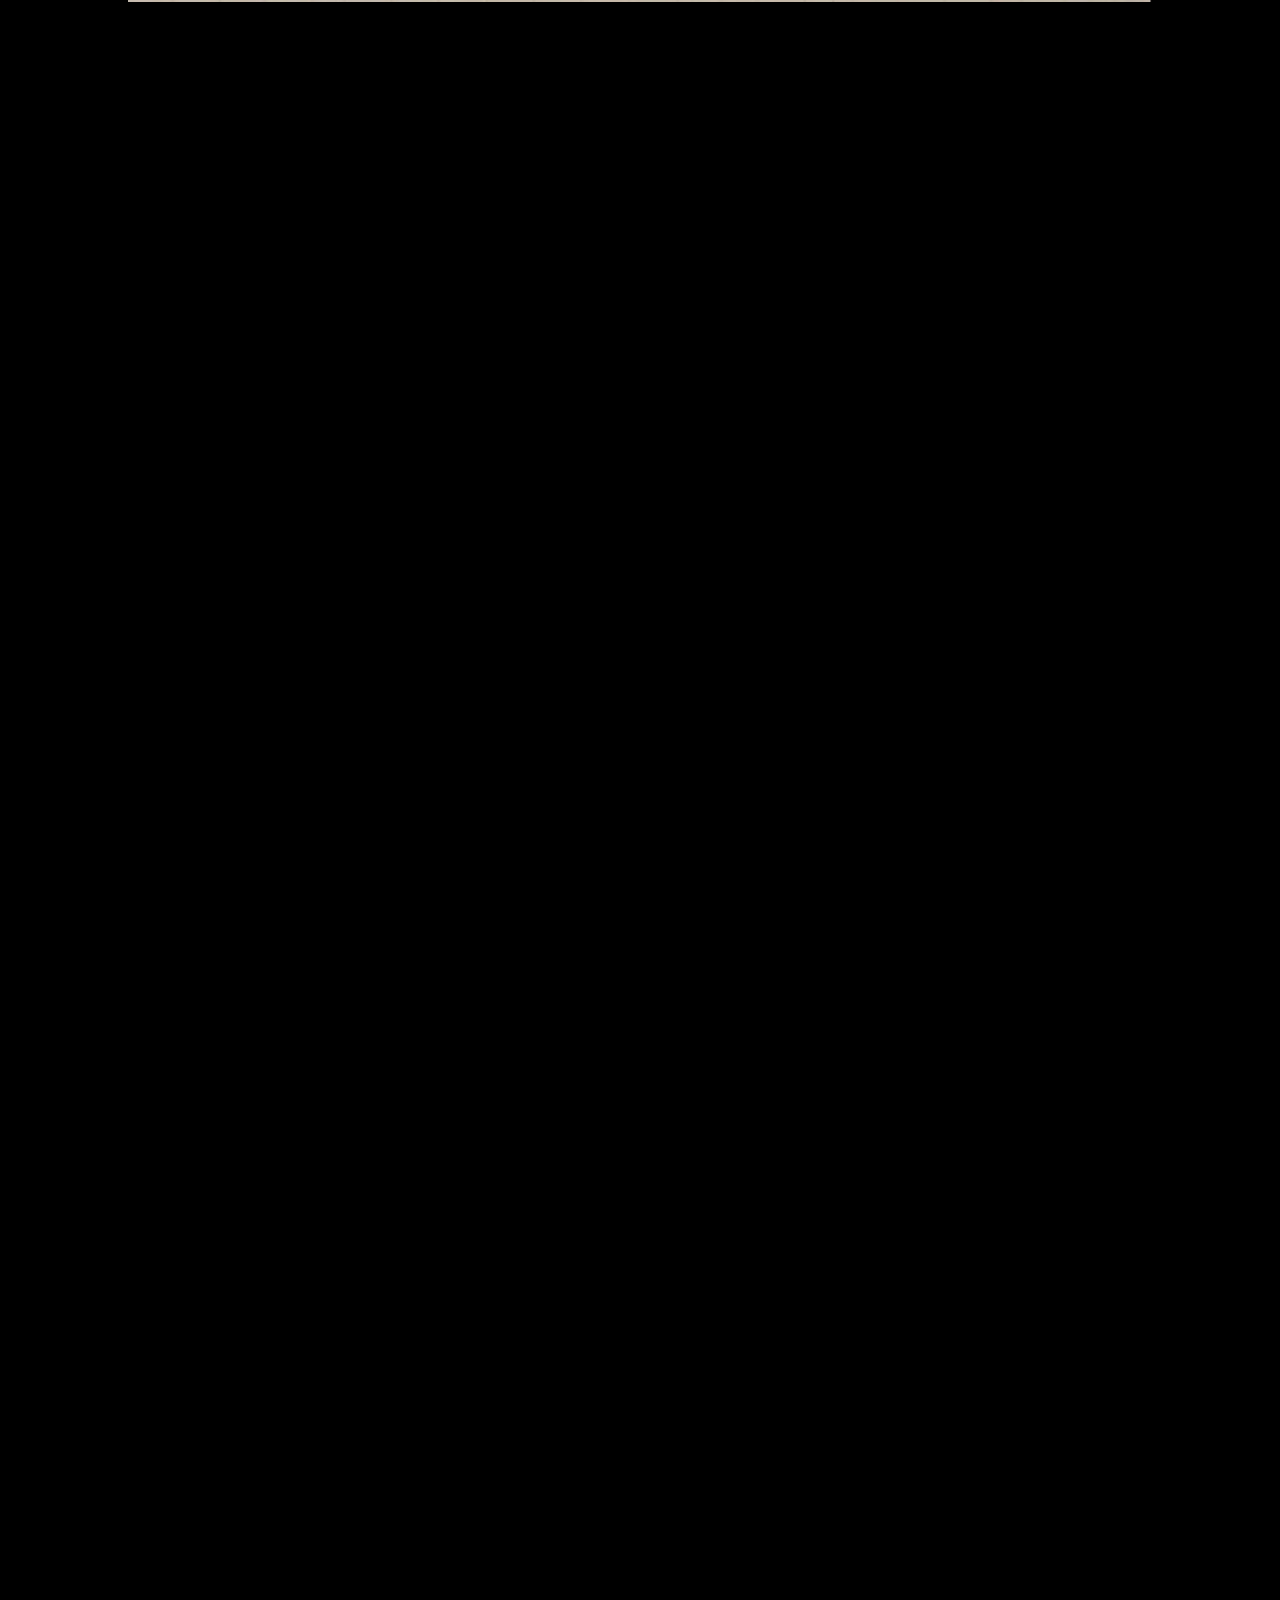
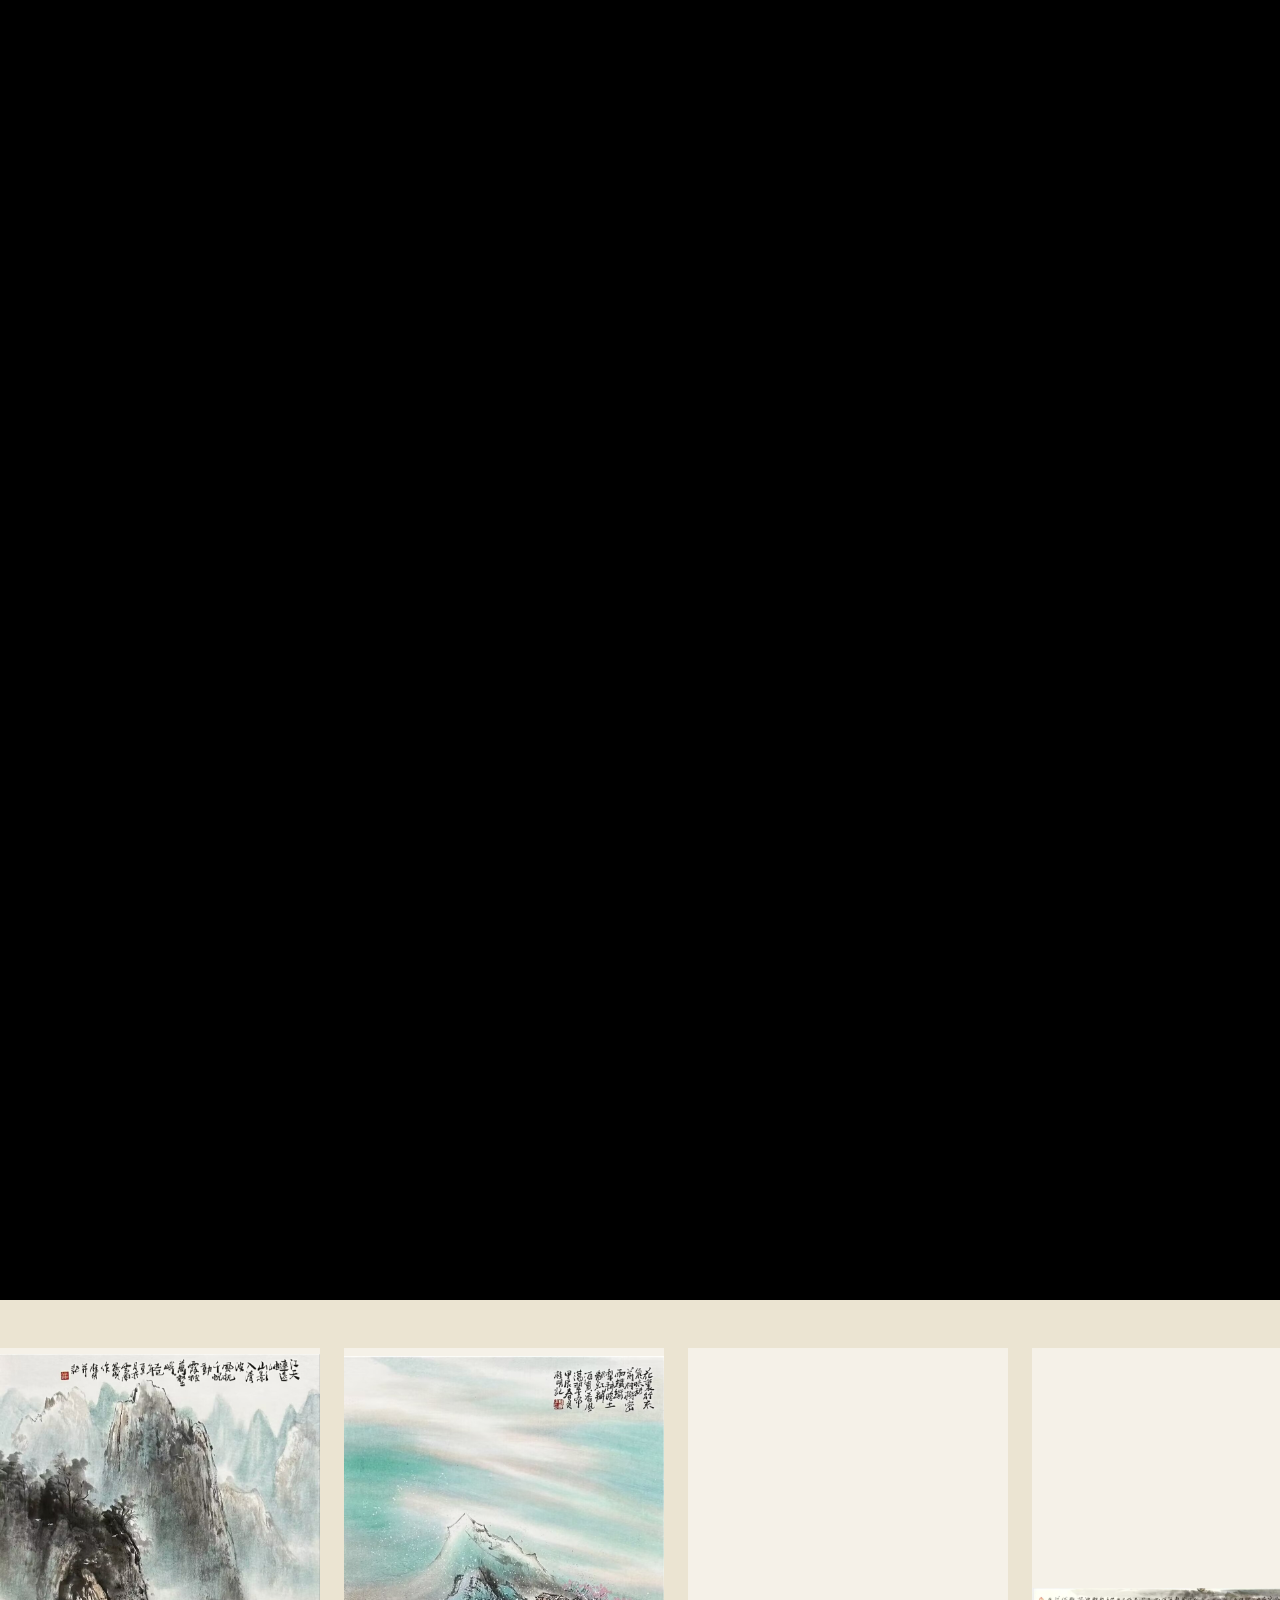
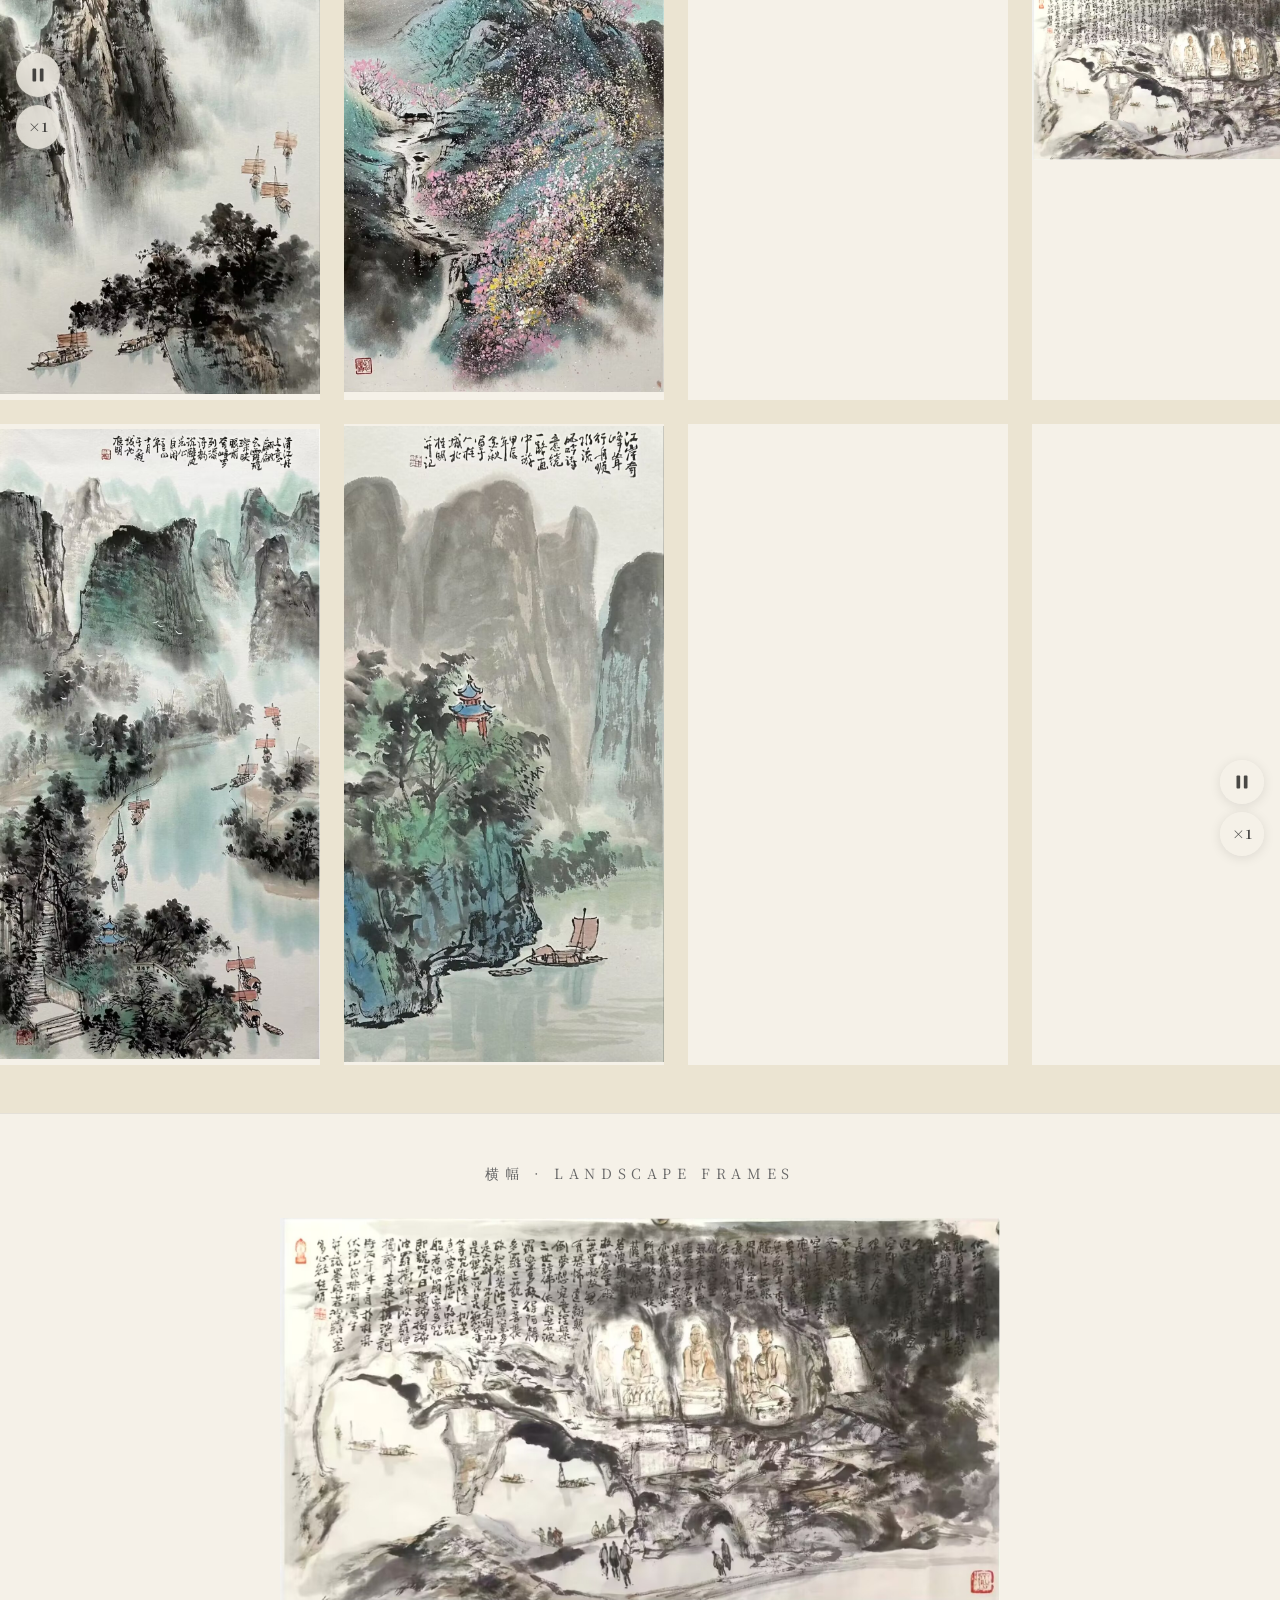
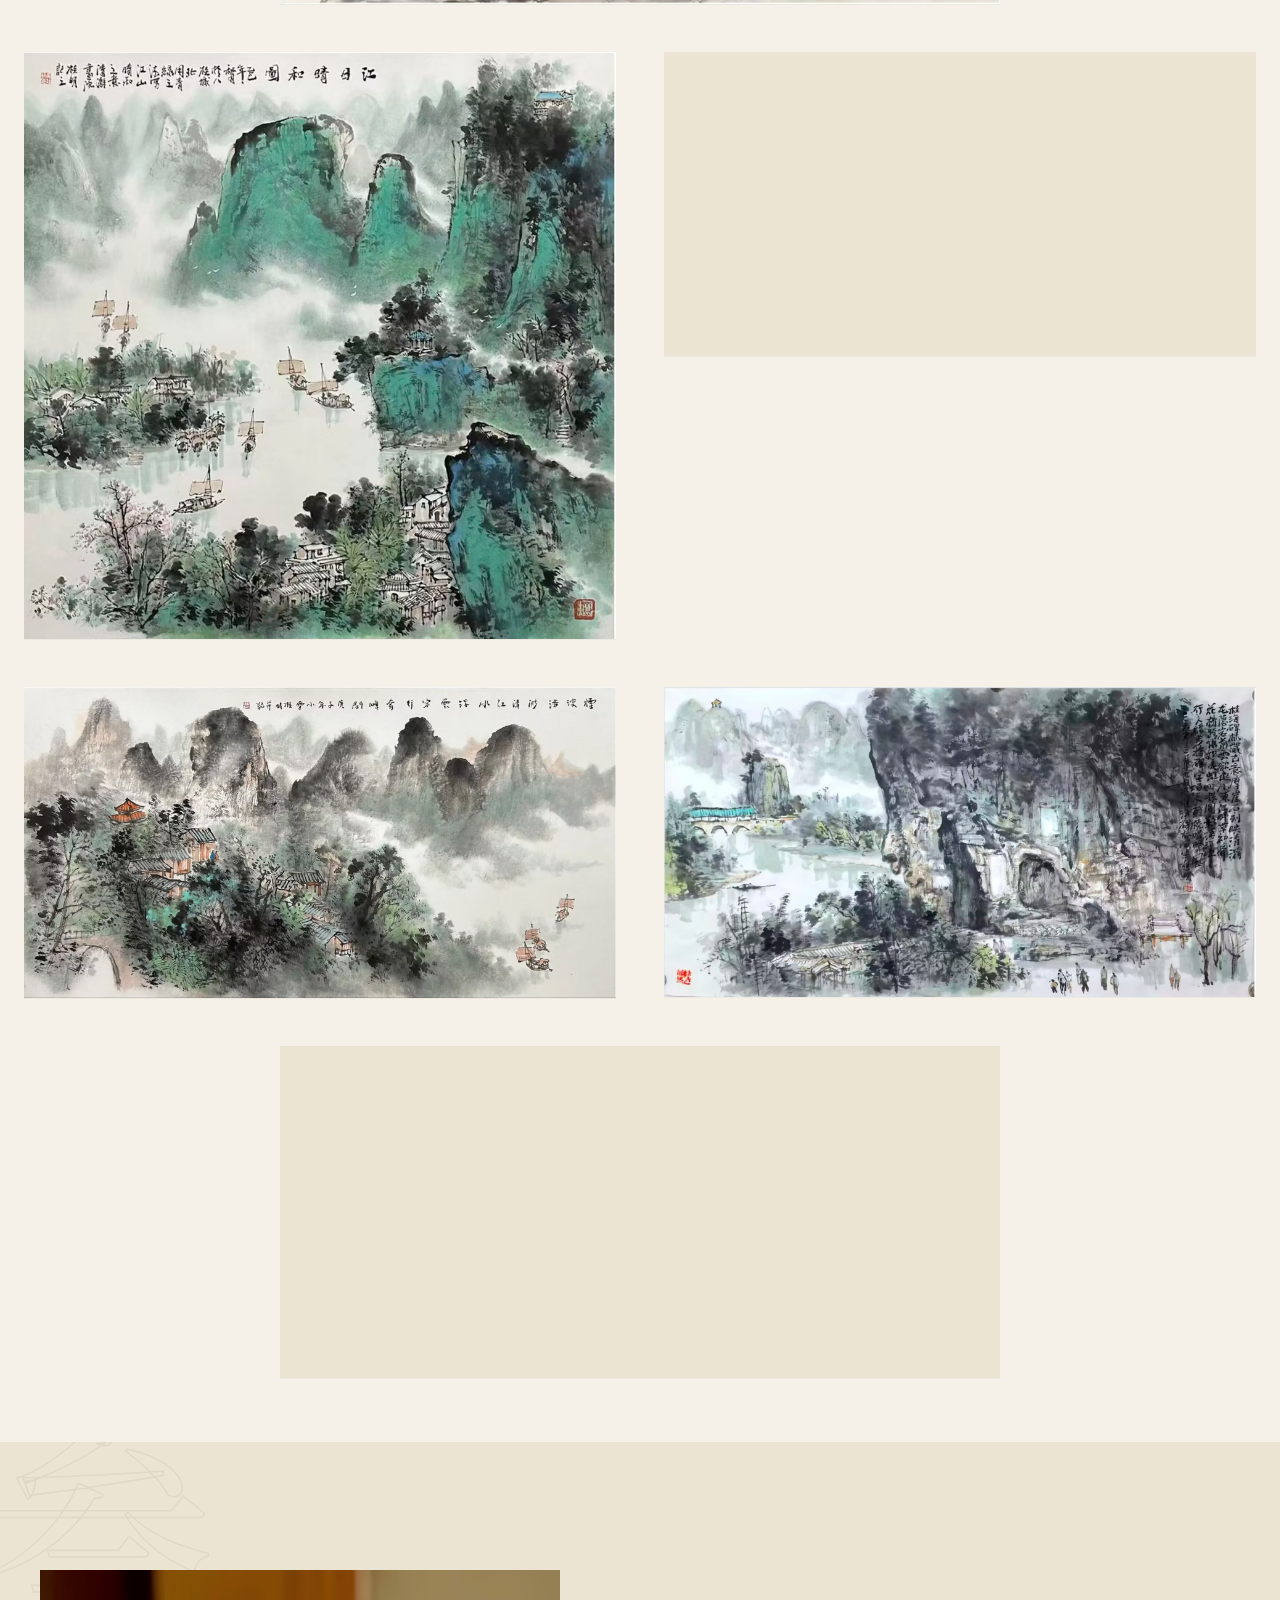
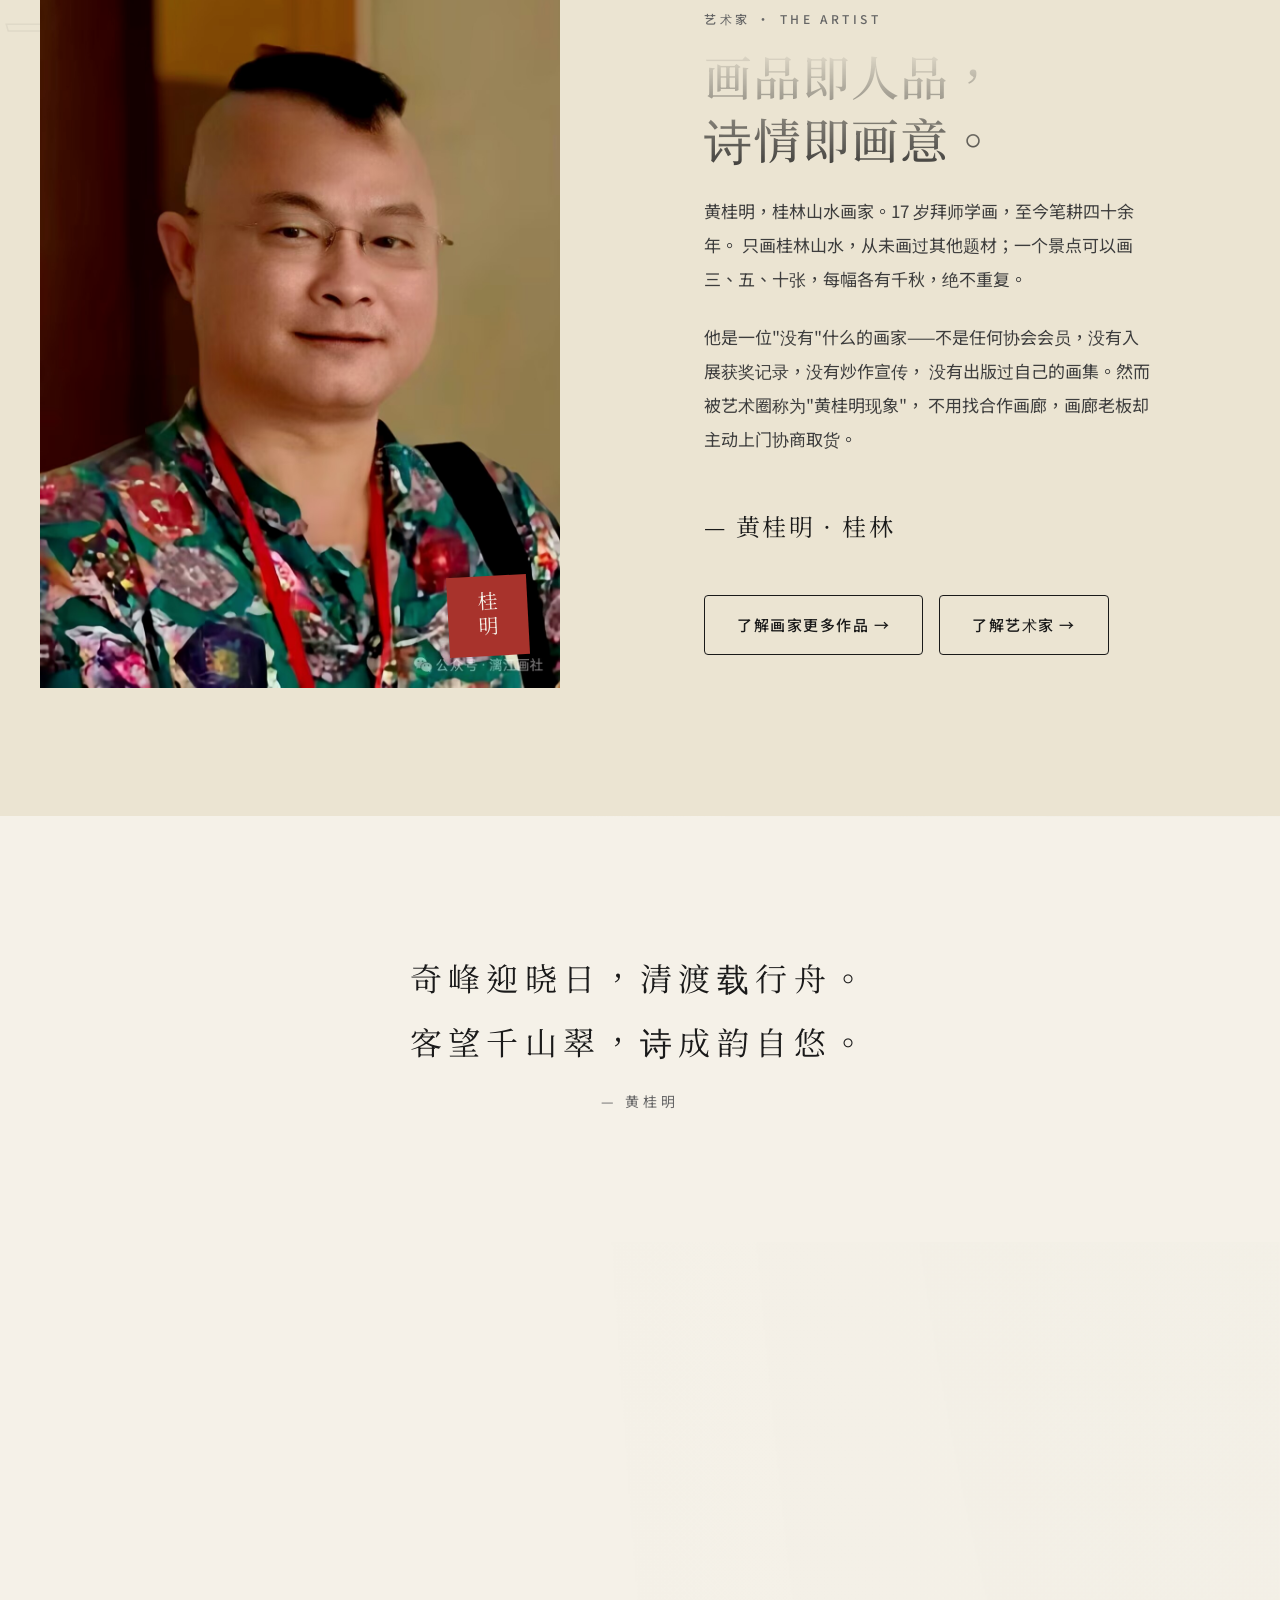
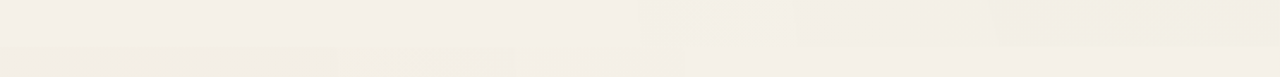
==== commit 4e906599: "feat: 黄桂明 admin v2 后台（组件级）+ 图片 webp 优化 设计 + spec: - docs: 新增 admin-v2 组件级配置后台设计文档（spec review Approv" ====
--- a/index.html
+++ b/index.html
@@ -80,8 +80,8 @@
   <!-- Hero 鼠标遮罩（逻辑由 ink-effects bootHero 处理） -->
   <section class="hero" id="hero" aria-label="作品展示">
     <div class="hero__layers">
-      <img src="留白.png" alt="新中式客厅，墙面留白" class="hero__layer hero__layer--base">
-      <img src="有画.png" alt="新中式客厅，挂有水墨山水画" class="hero__layer hero__layer--reveal" id="heroReveal">
+      <img src="留白.webp" alt="新中式客厅，墙面留白" class="hero__layer hero__layer--base">
+      <img src="有画.webp" alt="新中式客厅，挂有水墨山水画" class="hero__layer hero__layer--reveal" id="heroReveal">
     </div>
     <div class="hero__grain" aria-hidden="true"></div>
     <div class="hero__cursor-dot" id="heroCursorDot" aria-hidden="true"></div>
@@ -242,6 +242,7 @@
   <script src="lib/escape-html.js?v=20260730" defer></script>
   <script src="lib/svg-defs.js?v=20260729" defer></script>
   <script src="lib/artworks-data.js?v=20260729" defer></script>
+  <script src="lib/components-loader.js?v=20261009b" defer></script>
   <script src="lib/smooth-scroll.js?v=20260815" defer></script>
   <script src="lib/nav.js?v=20260814a" defer></script>
   <script src="lib/portrait-hint.js?v=20260814c" defer></script>
